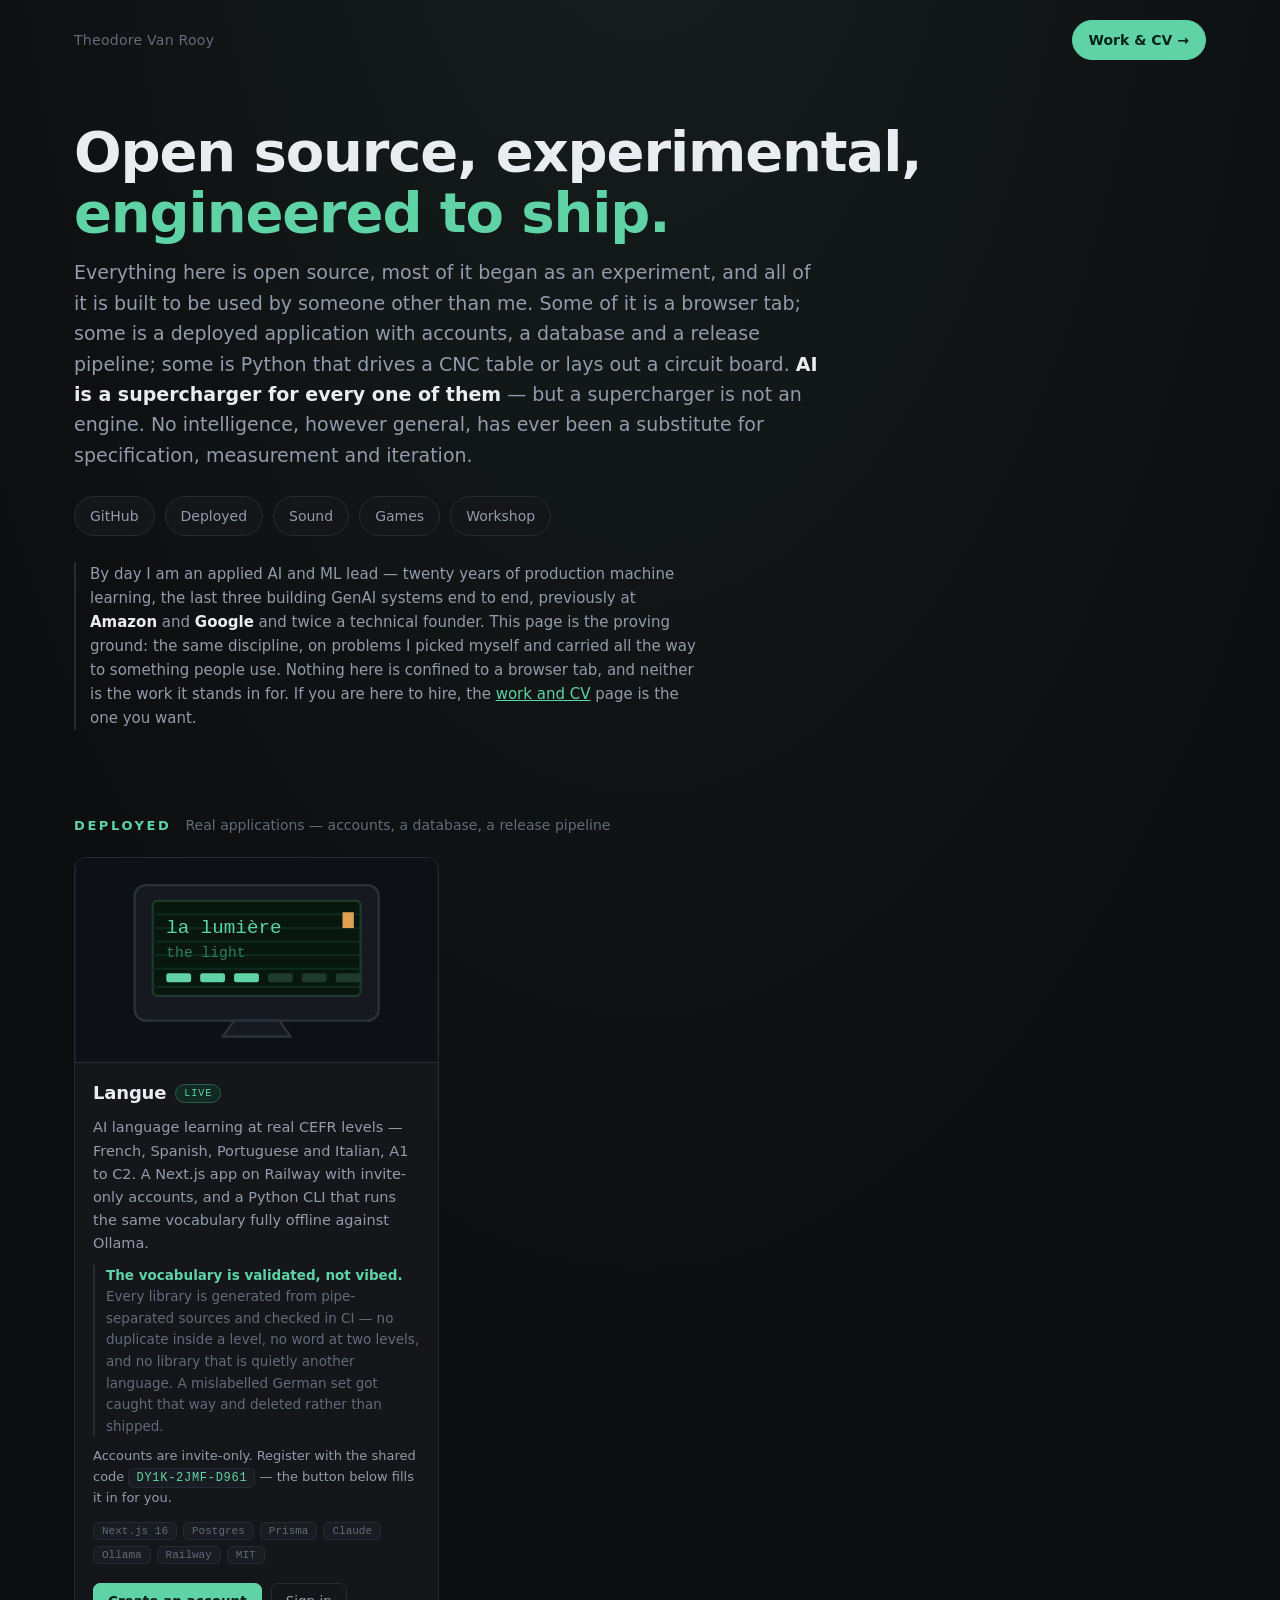
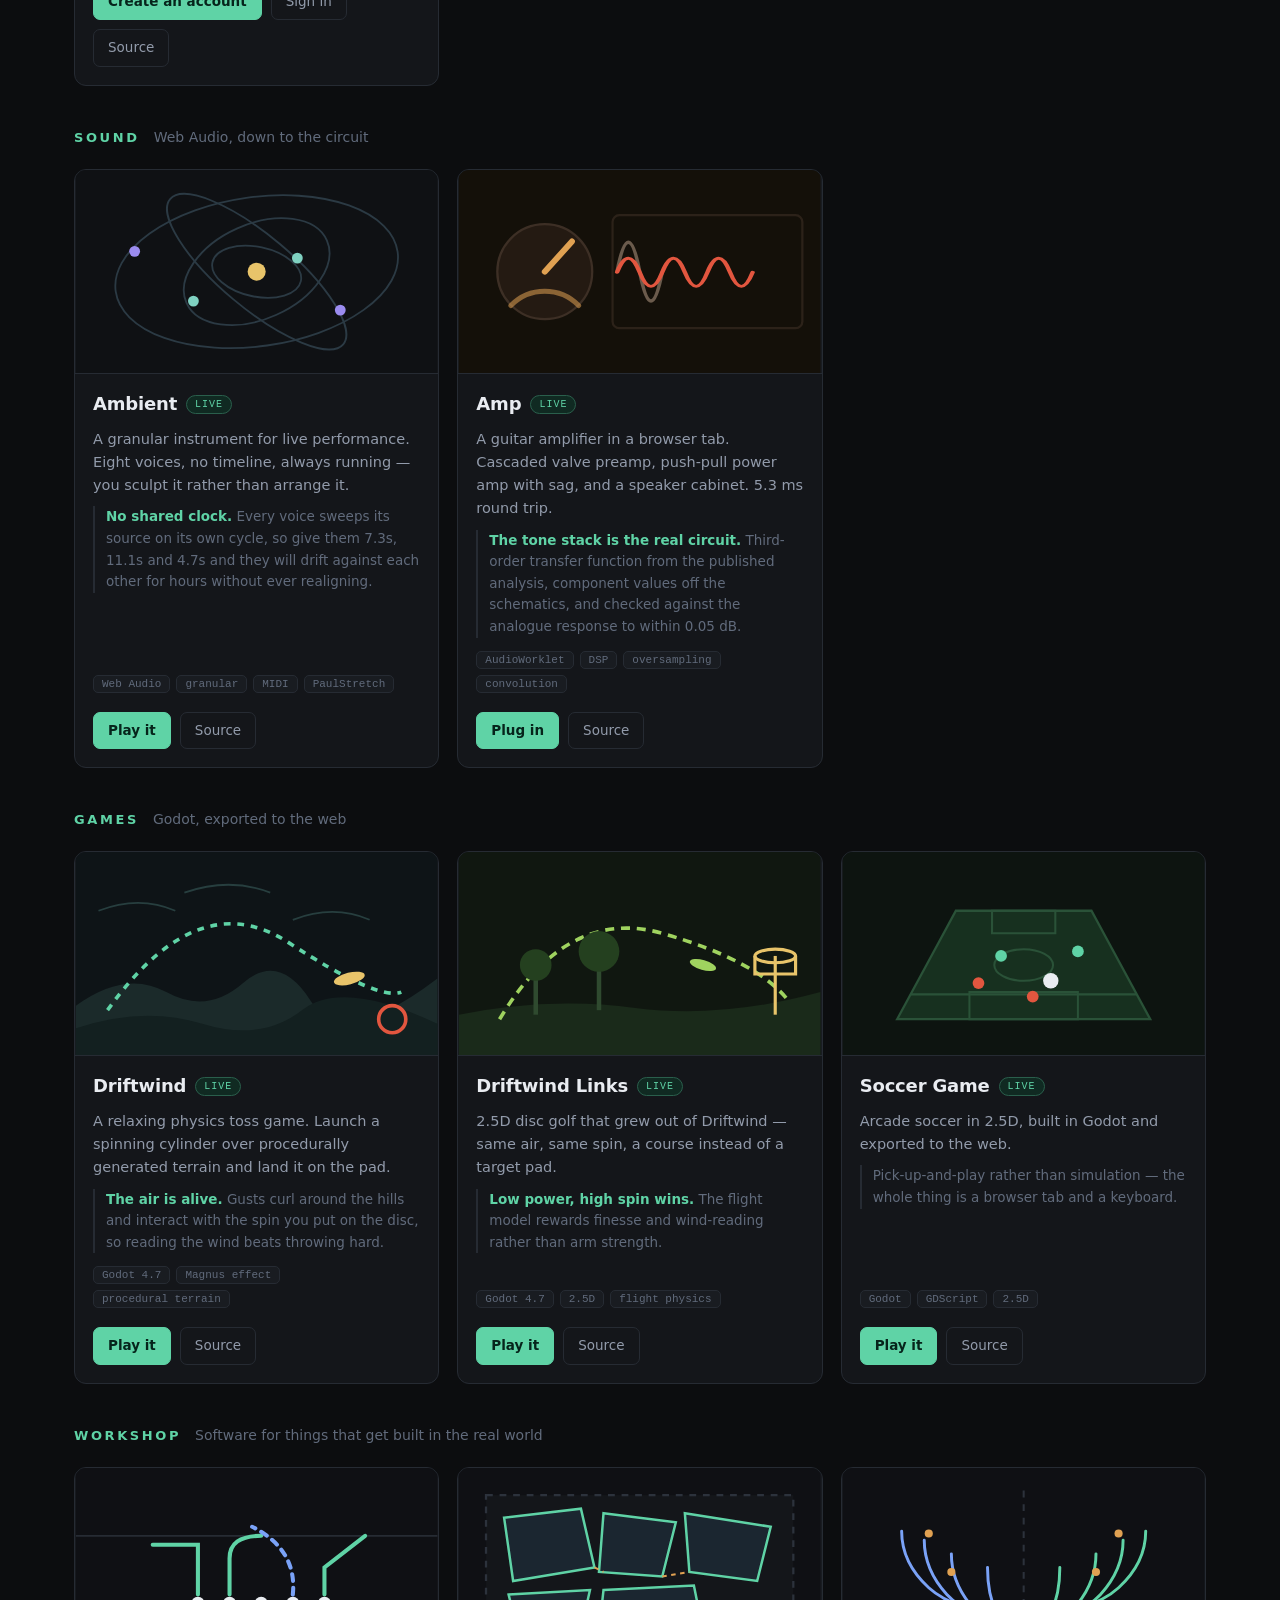
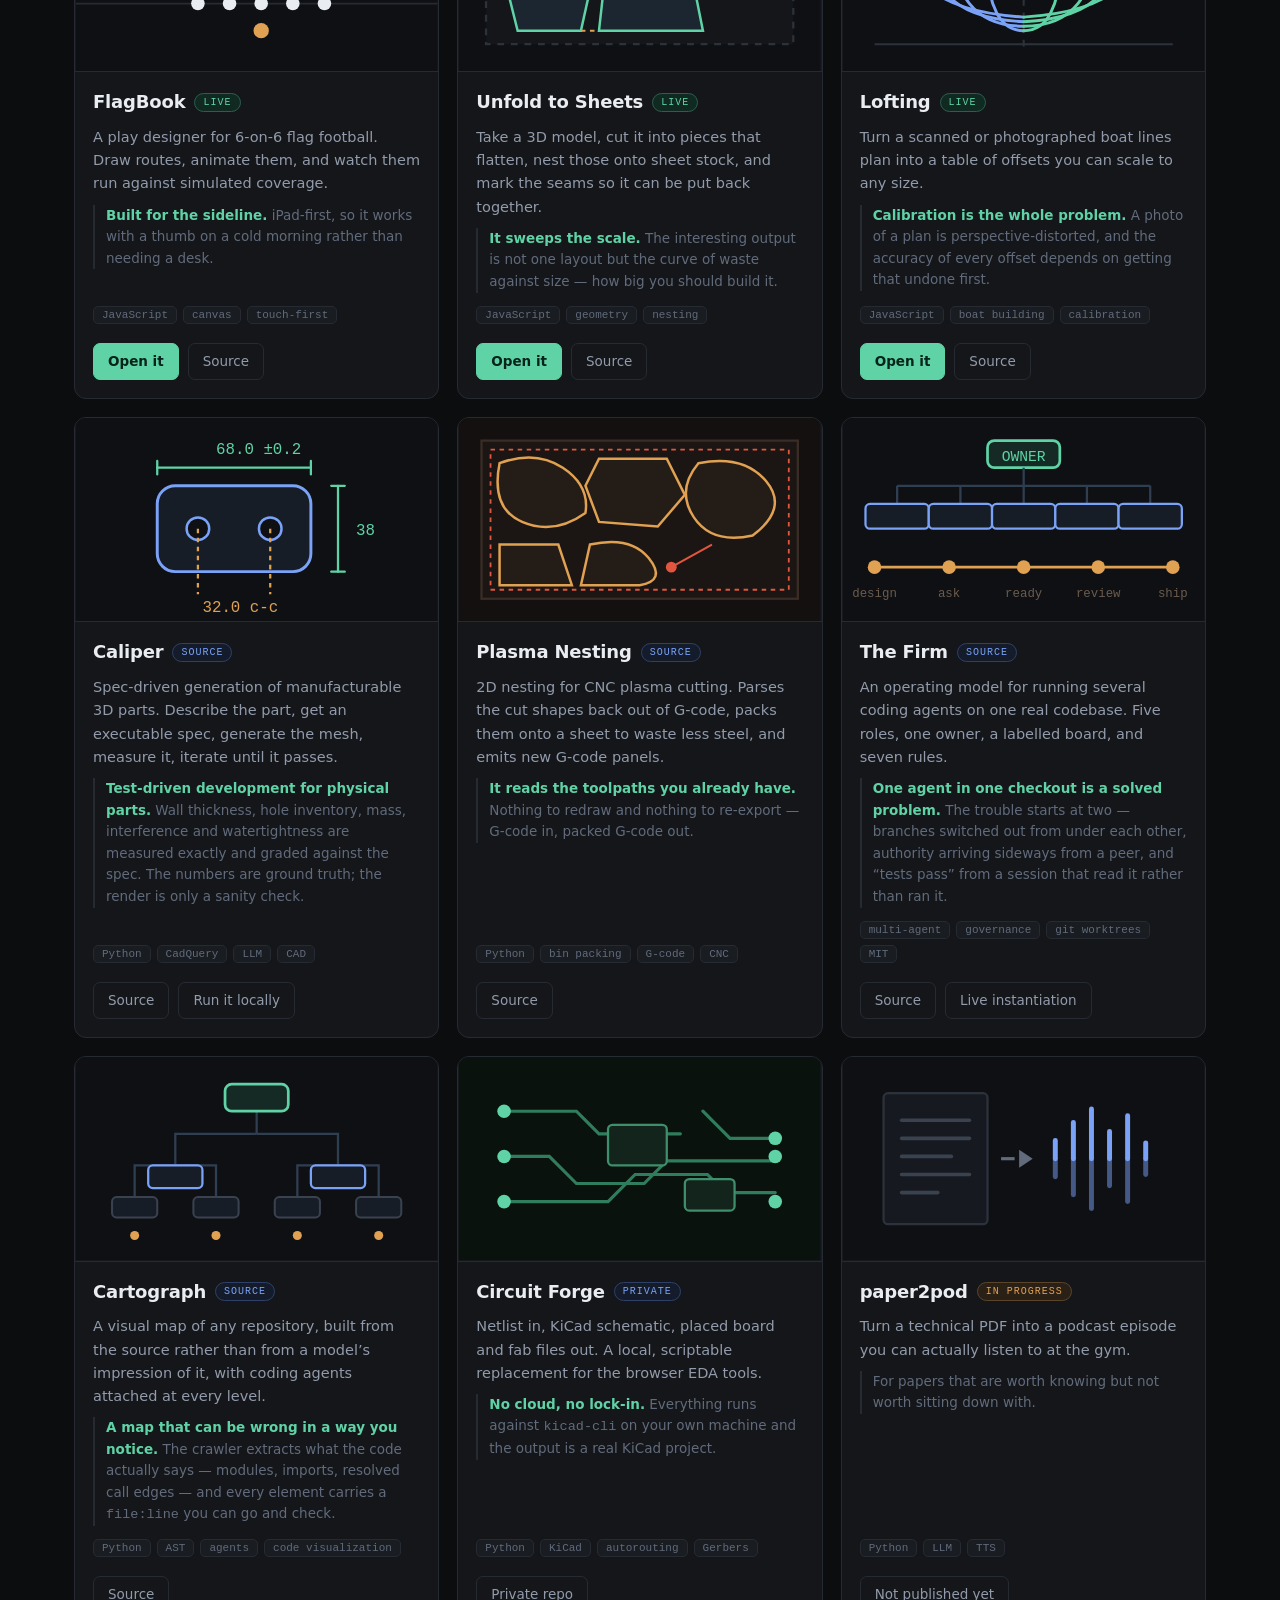
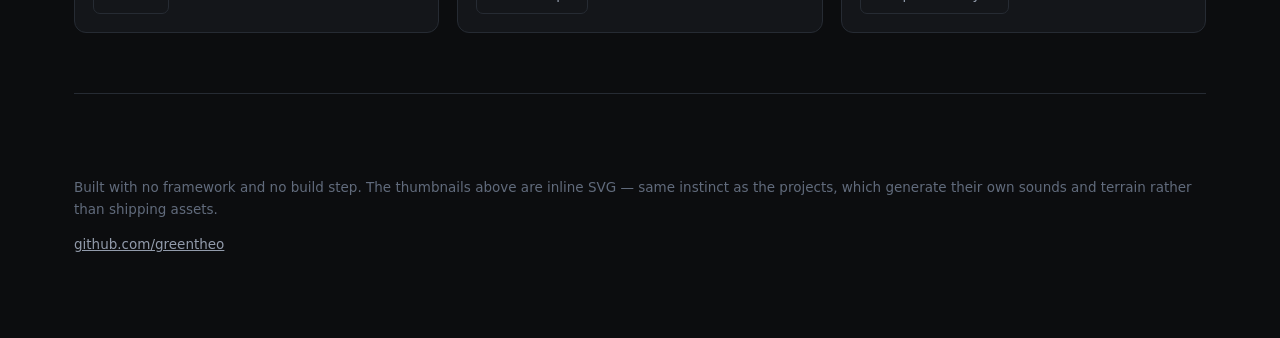
==== index.html @ e217f911 "Reframe the landing page and add Langue The headline and lede said "hobby", which undersold work mea" ====
<!DOCTYPE html>
<html lang="en">
<head>
<meta charset="utf-8">
<meta name="viewport" content="width=device-width, initial-scale=1">
<meta name="theme-color" content="#0c0d0f">
<title>Theo Van Rooy — open source, experimental, engineered to ship</title>
<meta name="description" content="Open source products carried all the way to something people use: deployed applications, browser instruments and games, and engineering software for CNC, CAD and PCB work.">
<link rel="stylesheet" href="css/style.css?v=2">
<link rel="icon" href="data:image/svg+xml,<svg xmlns='http://www.w3.org/2000/svg' viewBox='0 0 32 32'><circle cx='16' cy='16' r='11' fill='none' stroke='%235fd3a6' stroke-width='3'/></svg>">
</head>
<body>

<div class="wrap">

<nav class="topbar">
  <span class="whoami">Theodore Van Rooy</span>
  <a class="cv" href="work/">Work &amp; CV &rarr;</a>
</nav>

<header>
  <h1>Open source, experimental,<br><span>engineered to ship.</span></h1>
  <p class="lede">Everything here is open source, most of it began as an experiment, and all of it
    is built to be used by someone other than me. Some of it is a browser tab; some is a deployed
    application with accounts, a database and a release pipeline; some is Python that drives a CNC
    table or lays out a circuit board. <b>AI is a supercharger for every one of them</b> — but a
    supercharger is not an engine. No intelligence, however general, has ever been a substitute for
    specification, measurement and iteration.</p>
  <div class="links">
    <a href="https://github.com/greentheo">GitHub</a>
    <a href="#deployed">Deployed</a>
    <a href="#sound">Sound</a>
    <a href="#play">Games</a>
    <a href="#workshop">Workshop</a>
  </div>

  <p class="bio">By day I am an applied AI and ML lead &mdash; twenty years of production machine
    learning, the last three building GenAI systems end to end, previously at
    <b>Amazon</b> and <b>Google</b> and twice a technical founder. This page is the proving ground:
    the same discipline, on problems I picked myself and carried all the way to something people
    use. Nothing here is confined to a browser tab, and neither is the work it stands in for.
    If you are here to hire, the <a href="work/">work and CV</a> page is the one you want.</p>
</header>

<section id="deployed">
  <div class="shead"><h2>Deployed</h2><p>Real applications &mdash; accounts, a database, a release pipeline</p></div>
  <div class="grid">

    <article class="card">
      <svg class="thumb" viewBox="0 0 160 90" role="img" aria-label="A retro terminal drilling vocabulary">
        <rect width="160" height="90" fill="#0d1014"/>
        <rect x="26" y="12" width="108" height="60" rx="5" fill="#161a20" stroke="#2c323c"/>
        <path d="M70 72 h20 l5 7 h-30Z" fill="#161a20" stroke="#2c323c"/>
        <rect x="34" y="19" width="92" height="42" rx="2" fill="#07170f" stroke="#1d3a2c"/>
        <g stroke="#0e2a1e" stroke-width="1">
          <path d="M34 25 H126"/><path d="M34 31 H126"/><path d="M34 37 H126"/>
          <path d="M34 43 H126"/><path d="M34 49 H126"/><path d="M34 57 H126"/>
        </g>
        <text x="40" y="33" fill="#5fd3a6" font-family="ui-monospace,monospace" font-size="8.5">la lumière</text>
        <text x="40" y="44" fill="#2f7d5c" font-family="ui-monospace,monospace" font-size="6.5">the light</text>
        <g fill="#5fd3a6">
          <rect x="40" y="51" width="11" height="4" rx="1"/>
          <rect x="55" y="51" width="11" height="4" rx="1"/>
          <rect x="70" y="51" width="11" height="4" rx="1"/>
        </g>
        <g fill="#1d3a2c">
          <rect x="85" y="51" width="11" height="4" rx="1"/>
          <rect x="100" y="51" width="11" height="4" rx="1"/>
          <rect x="115" y="51" width="11" height="4" rx="1"/>
        </g>
        <rect x="118" y="24" width="5" height="7" fill="#e0a152"/>
      </svg>
      <div class="body">
        <div class="title"><h3>Langue</h3><span class="pill live">live</span></div>
        <p class="what">AI language learning at real CEFR levels &mdash; French, Spanish, Portuguese
          and Italian, A1 to C2. A Next.js app on Railway with invite-only accounts, and a Python CLI
          that runs the same vocabulary fully offline against Ollama.</p>
        <p class="why"><b>The vocabulary is validated, not vibed.</b> Every library is generated from
          pipe-separated sources and checked in CI &mdash; no duplicate inside a level, no word at two
          levels, and no library that is quietly another language. A mislabelled German set got caught
          that way and deleted rather than shipped.</p>
        <p class="invite">Accounts are invite-only. Register with the shared code
          <code>DY1K-2JMF-D961</code> &mdash; the button below fills it in for you.</p>
        <div class="tags"><span class="tag">Next.js 16</span><span class="tag">Postgres</span>
          <span class="tag">Prisma</span><span class="tag">Claude</span><span class="tag">Ollama</span>
          <span class="tag">Railway</span><span class="tag">MIT</span></div>
        <div class="cta">
          <a class="play" href="https://web-production-c2ade.up.railway.app/register?code=DY1K-2JMF-D961">Create an account</a>
          <a href="https://web-production-c2ade.up.railway.app/learn">Sign in</a>
          <a href="https://github.com/greentheo/langue">Source</a>
        </div>
      </div>
    </article>

  </div>
</section>

<section id="sound">
  <div class="shead"><h2>Sound</h2><p>Web Audio, down to the circuit</p></div>
  <div class="grid">

    <article class="card">
      <svg class="thumb" viewBox="0 0 160 90" role="img" aria-label="Orbiting voices">
        <rect width="160" height="90" fill="#0f1114"/>
        <g fill="none" stroke="#2b3a44" stroke-width=".8">
          <ellipse cx="80" cy="45" rx="20" ry="11" transform="rotate(12 80 45)"/>
          <ellipse cx="80" cy="45" rx="34" ry="21" transform="rotate(-24 80 45)"/>
          <ellipse cx="80" cy="45" rx="50" ry="16" transform="rotate(40 80 45)"/>
          <ellipse cx="80" cy="45" rx="63" ry="33" transform="rotate(-8 80 45)"/>
        </g>
        <circle cx="80" cy="45" r="4" fill="#e8c46a"/>
        <circle cx="98" cy="39" r="2.4" fill="#7fd1c1"/>
        <circle cx="52" cy="58" r="2.4" fill="#7fd1c1"/>
        <circle cx="117" cy="62" r="2.4" fill="#9b8cf0"/>
        <circle cx="26" cy="36" r="2.4" fill="#9b8cf0"/>
      </svg>
      <div class="body">
        <div class="title"><h3>Ambient</h3><span class="pill live">live</span></div>
        <p class="what">A granular instrument for live performance. Eight voices, no timeline,
          always running — you sculpt it rather than arrange it.</p>
        <p class="why"><b>No shared clock.</b> Every voice sweeps its source on its own cycle,
          so give them 7.3s, 11.1s and 4.7s and they will drift against each other for hours
          without ever realigning.</p>
        <div class="tags"><span class="tag">Web Audio</span><span class="tag">granular</span>
          <span class="tag">MIDI</span><span class="tag">PaulStretch</span></div>
        <div class="cta">
          <a class="play" href="https://greentheo.github.io/ambient/">Play it</a>
          <a href="https://github.com/greentheo/ambient">Source</a>
        </div>
      </div>
    </article>

    <article class="card">
      <svg class="thumb" viewBox="0 0 160 90" role="img" aria-label="Amp knob and clipped wave">
        <rect width="160" height="90" fill="#141009"/>
        <circle cx="38" cy="45" r="21" fill="#241a12" stroke="#3d2f25"/>
        <path d="M38 45 L38 27" stroke="#e0a152" stroke-width="2.6" stroke-linecap="round"
          transform="rotate(42 38 45)"/>
        <path d="M23 60 A21 21 0 0 1 53 60" fill="none" stroke="#e0a152" stroke-width="2.2"
          stroke-linecap="round" opacity=".55"/>
        <path d="M70 45 q5-26 10 0 t10 0" fill="none" stroke="#6b5b4c" stroke-width="1.6"/>
        <path d="M70 45 q5-20 10 0 t10 0 t10 0 t10 0 t10 0 t10 0"
          fill="none" stroke="#e2563f" stroke-width="2" stroke-linecap="round"
          transform="translate(0 0) scale(1 .62) translate(0 28)"/>
        <rect x="68" y="20" width="84" height="50" fill="none" stroke="#2c2219" rx="3"/>
      </svg>
      <div class="body">
        <div class="title"><h3>Amp</h3><span class="pill live">live</span></div>
        <p class="what">A guitar amplifier in a browser tab. Cascaded valve preamp, push-pull
          power amp with sag, and a speaker cabinet. 5.3&nbsp;ms round trip.</p>
        <p class="why"><b>The tone stack is the real circuit.</b> Third-order transfer function
          from the published analysis, component values off the schematics, and checked against
          the analogue response to within 0.05&nbsp;dB.</p>
        <div class="tags"><span class="tag">AudioWorklet</span><span class="tag">DSP</span>
          <span class="tag">oversampling</span><span class="tag">convolution</span></div>
        <div class="cta">
          <a class="play" href="https://greentheo.github.io/amp/">Plug in</a>
          <a href="https://github.com/greentheo/amp">Source</a>
        </div>
      </div>
    </article>

  </div>
</section>

<section id="play">
  <div class="shead"><h2>Games</h2><p>Godot, exported to the web</p></div>
  <div class="grid">

    <article class="card">
      <svg class="thumb" viewBox="0 0 160 90" role="img" aria-label="Disc arcing over hills in wind">
        <rect width="160" height="90" fill="#0e1417"/>
        <path d="M0 68 q22-16 40-6 t34-4 t30 8 t56-10 V90 H0Z" fill="#1b2a2a"/>
        <path d="M0 78 q30-10 56-2 t44-6 t60 6 V90 H0Z" fill="#132020"/>
        <g stroke="#2e4a4a" stroke-width=".8" fill="none" opacity=".8">
          <path d="M10 26 q18-7 34 0"/><path d="M48 18 q20-7 38 0"/><path d="M96 30 q18-7 34 0"/>
        </g>
        <path d="M14 70 q40-56 80-30 t50 22" fill="none" stroke="#5fd3a6"
          stroke-width="1.6" stroke-dasharray="3 3"/>
        <ellipse cx="121" cy="56" rx="7" ry="2.6" fill="#e8c46a" transform="rotate(-14 121 56)"/>
        <circle cx="140" cy="74" r="6" fill="none" stroke="#e2563f" stroke-width="1.6"/>
      </svg>
      <div class="body">
        <div class="title"><h3>Driftwind</h3><span class="pill live">live</span></div>
        <p class="what">A relaxing physics toss game. Launch a spinning cylinder over
          procedurally generated terrain and land it on the pad.</p>
        <p class="why"><b>The air is alive.</b> Gusts curl around the hills and interact with
          the spin you put on the disc, so reading the wind beats throwing hard.</p>
        <div class="tags"><span class="tag">Godot 4.7</span><span class="tag">Magnus effect</span>
          <span class="tag">procedural terrain</span></div>
        <div class="cta">
          <a class="play" href="https://greentheo.github.io/driftwind/">Play it</a>
          <a href="https://github.com/greentheo/driftwind">Source</a>
        </div>
      </div>
    </article>

    <article class="card">
      <svg class="thumb" viewBox="0 0 160 90" role="img" aria-label="Disc golf flight path to a basket">
        <rect width="160" height="90" fill="#101710"/>
        <path d="M0 72 q40-8 78-3 t82-7 V90 H0Z" fill="#1a2a1a"/>
        <path d="M18 74 q30-50 72-38 t56 30" fill="none" stroke="#9fd35f"
          stroke-width="1.6" stroke-dasharray="4 3"/>
        <g stroke="#2f4a2f" stroke-width="2"><path d="M34 72 V54"/><path d="M62 70 V48"/></g>
        <circle cx="34" cy="50" r="7" fill="#24401f"/><circle cx="62" cy="44" r="9" fill="#24401f"/>
        <g stroke="#e8c46a" stroke-width="1.4" fill="none">
          <path d="M140 72 V46"/><ellipse cx="140" cy="46" rx="9" ry="3"/>
          <path d="M131 46 v8 h18 v-8"/>
        </g>
        <ellipse cx="108" cy="50" rx="6" ry="2.2" fill="#9fd35f" transform="rotate(16 108 50)"/>
      </svg>
      <div class="body">
        <div class="title"><h3>Driftwind Links</h3><span class="pill live">live</span></div>
        <p class="what">2.5D disc golf that grew out of Driftwind — same air, same spin,
          a course instead of a target pad.</p>
        <p class="why"><b>Low power, high spin wins.</b> The flight model rewards finesse and
          wind-reading rather than arm strength.</p>
        <div class="tags"><span class="tag">Godot 4.7</span><span class="tag">2.5D</span>
          <span class="tag">flight physics</span></div>
        <div class="cta">
          <a class="play" href="https://greentheo.github.io/driftwind-links/">Play it</a>
          <a href="https://github.com/greentheo/driftwind-links">Source</a>
        </div>
      </div>
    </article>

    <article class="card">
      <svg class="thumb" viewBox="0 0 160 90" role="img" aria-label="Football pitch from an angle">
        <rect width="160" height="90" fill="#0d1410"/>
        <path d="M24 74 L50 26 H110 L136 74 Z" fill="#17301f" stroke="#2a5238"/>
        <path d="M30 63 H130" stroke="#2a5238" stroke-width=".9"/>
        <ellipse cx="80" cy="50" rx="13" ry="7" fill="none" stroke="#2a5238" stroke-width=".9"/>
        <path d="M66 26 H94 V36 H66 Z" fill="none" stroke="#2a5238" stroke-width=".9"/>
        <path d="M56 74 H104 V62 H56 Z" fill="none" stroke="#2a5238" stroke-width=".9"/>
        <circle cx="92" cy="57" r="3.4" fill="#e9ecf1"/>
        <g fill="#5fd3a6"><circle cx="70" cy="46" r="2.6"/><circle cx="104" cy="44" r="2.6"/></g>
        <g fill="#e2563f"><circle cx="84" cy="64" r="2.6"/><circle cx="60" cy="58" r="2.6"/></g>
      </svg>
      <div class="body">
        <div class="title"><h3>Soccer Game</h3><span class="pill live">live</span></div>
        <p class="what">Arcade soccer in 2.5D, built in Godot and exported to the web.</p>
        <p class="why">Pick-up-and-play rather than simulation &mdash; the whole thing is a
          browser tab and a keyboard.</p>
        <div class="tags"><span class="tag">Godot</span><span class="tag">GDScript</span>
          <span class="tag">2.5D</span></div>
        <div class="cta">
          <a class="play" href="https://greentheo.github.io/soccer-game/">Play it</a>
          <a href="https://github.com/greentheo/soccer-game">Source</a>
        </div>
      </div>
    </article>

  </div>
</section>

<section id="workshop">
  <div class="shead"><h2>Workshop</h2><p>Software for things that get built in the real world</p></div>
  <div class="grid">

    <article class="card">
      <svg class="thumb" viewBox="0 0 160 90" role="img" aria-label="Flag football routes">
        <rect width="160" height="90" fill="#0f1014"/>
        <g stroke="#262b33" stroke-width=".8">
          <path d="M0 30 H160"/><path d="M0 60 H160"/>
        </g>
        <g fill="#e9ecf1"><circle cx="54" cy="60" r="3"/><circle cx="68" cy="60" r="3"/>
          <circle cx="82" cy="60" r="3"/><circle cx="96" cy="60" r="3"/><circle cx="110" cy="60" r="3"/></g>
        <g fill="none" stroke="#5fd3a6" stroke-width="1.8" stroke-linecap="round">
          <path d="M54 56 V34 h-20"/><path d="M68 56 V40 q0-10 14-10"/>
          <path d="M110 56 V44 l18-14"/>
        </g>
        <path d="M96 56 q2-20 -18 -30" fill="none" stroke="#7aa2f7" stroke-width="1.8"
          stroke-dasharray="3 3" stroke-linecap="round"/>
        <circle cx="82" cy="72" r="3.4" fill="#e0a152"/>
      </svg>
      <div class="body">
        <div class="title"><h3>FlagBook</h3><span class="pill live">live</span></div>
        <p class="what">A play designer for 6-on-6 flag football. Draw routes, animate them,
          and watch them run against simulated coverage.</p>
        <p class="why"><b>Built for the sideline.</b> iPad-first, so it works with a thumb
          on a cold morning rather than needing a desk.</p>
        <div class="tags"><span class="tag">JavaScript</span><span class="tag">canvas</span>
          <span class="tag">touch-first</span></div>
        <div class="cta">
          <a class="play" href="https://greentheo.github.io/flagbook/">Open it</a>
          <a href="https://github.com/greentheo/flagbook">Source</a>
        </div>
      </div>
    </article>

    <article class="card">
      <svg class="thumb" viewBox="0 0 160 90" role="img" aria-label="Flattened pieces nested on a sheet">
        <rect width="160" height="90" fill="#0f1014"/>
        <rect x="12" y="12" width="136" height="66" fill="#14161a" stroke="#2c323c"
          stroke-dasharray="3 3"/>
        <g fill="#1b2630" stroke="#5fd3a6" stroke-width="1.1">
          <path d="M20 22 L54 18 L60 44 L24 50 Z"/>
          <path d="M64 20 L96 24 L90 48 L62 46 Z"/>
          <path d="M100 20 L138 26 L132 50 L102 46 Z"/>
          <path d="M22 56 L58 54 L54 72 L26 72 Z"/>
          <path d="M64 54 L104 52 L108 72 L62 72 Z"/>
        </g>
        <g stroke="#e0a152" stroke-width=".9" stroke-dasharray="2 2">
          <path d="M60 44 L64 46"/><path d="M90 48 L102 46"/><path d="M54 72 L62 72"/>
        </g>
      </svg>
      <div class="body">
        <div class="title"><h3>Unfold to Sheets</h3><span class="pill live">live</span></div>
        <p class="what">Take a 3D model, cut it into pieces that flatten, nest those onto
          sheet stock, and mark the seams so it can be put back together.</p>
        <p class="why"><b>It sweeps the scale.</b> The interesting output is not one layout
          but the curve of waste against size &mdash; how big you should build it.</p>
        <div class="tags"><span class="tag">JavaScript</span><span class="tag">geometry</span>
          <span class="tag">nesting</span></div>
        <div class="cta">
          <a class="play" href="https://greentheo.github.io/unfold-to-sheets/">Open it</a>
          <a href="https://github.com/greentheo/unfold-to-sheets">Source</a>
        </div>
      </div>
    </article>

    <article class="card">
      <svg class="thumb" viewBox="0 0 160 90" role="img" aria-label="Hull station curves">
        <rect width="160" height="90" fill="#0f1014"/>
        <path d="M80 10 V80" stroke="#2c323c" stroke-width=".9" stroke-dasharray="3 3"/>
        <path d="M14 78 H146" stroke="#2c323c" stroke-width=".9"/>
        <g fill="none" stroke="#7aa2f7" stroke-width="1.3" stroke-linecap="round">
          <path d="M80 72 q-8 0 -12 -8 t-4 -20"/><path d="M80 70 q-16 0 -24 -10 t-8 -22"/>
          <path d="M80 68 q-24 -1 -34 -12 t-10 -24"/><path d="M80 66 q-30 -2 -42 -13 t-12 -25"/>
        </g>
        <g fill="none" stroke="#5fd3a6" stroke-width="1.3" stroke-linecap="round">
          <path d="M80 72 q8 0 12 -8 t4 -20"/><path d="M80 70 q16 0 24 -10 t8 -22"/>
          <path d="M80 68 q24 -1 34 -12 t10 -24"/><path d="M80 66 q30 -2 42 -13 t12 -25"/>
        </g>
        <g fill="#e0a152"><circle cx="48" cy="46" r="1.8"/><circle cx="112" cy="46" r="1.8"/>
          <circle cx="38" cy="29" r="1.8"/><circle cx="122" cy="29" r="1.8"/></g>
      </svg>
      <div class="body">
        <div class="title"><h3>Lofting</h3><span class="pill live">live</span></div>
        <p class="what">Turn a scanned or photographed boat lines plan into a table of
          offsets you can scale to any size.</p>
        <p class="why"><b>Calibration is the whole problem.</b> A photo of a plan is
          perspective-distorted, and the accuracy of every offset depends on getting that
          undone first.</p>
        <div class="tags"><span class="tag">JavaScript</span><span class="tag">boat building</span>
          <span class="tag">calibration</span></div>
        <div class="cta">
          <a class="play" href="https://greentheo.github.io/lofting/">Open it</a>
          <a href="https://github.com/greentheo/lofting">Source</a>
        </div>
      </div>
    </article>

    <article class="card">
      <svg class="thumb" viewBox="0 0 160 90" role="img" aria-label="A part being measured against a spec">
        <rect width="160" height="90" fill="#0f1014"/>
        <path d="M44 30 h52 a8 8 0 0 1 8 8 v22 a8 8 0 0 1 -8 8 h-52 a8 8 0 0 1 -8 -8 v-22 a8 8 0 0 1 8 -8Z"
          fill="#171d26" stroke="#7aa2f7" stroke-width="1.3"/>
        <circle cx="54" cy="49" r="5" fill="#0f1014" stroke="#7aa2f7" stroke-width="1.1"/>
        <circle cx="86" cy="49" r="5" fill="#0f1014" stroke="#7aa2f7" stroke-width="1.1"/>
        <g stroke="#5fd3a6" stroke-width="1" stroke-linecap="round">
          <path d="M36 22 H104"/><path d="M36 19 V25"/><path d="M104 19 V25"/>
          <path d="M116 30 V68"/><path d="M113 30 H119"/><path d="M113 68 H119"/>
        </g>
        <g fill="#5fd3a6" font-family="ui-monospace,monospace" font-size="7">
          <text x="62" y="16">68.0 ±0.2</text><text x="124" y="52">38</text>
        </g>
        <g stroke="#e0a152" stroke-width="1" stroke-dasharray="2 2">
          <path d="M54 49 V78"/><path d="M86 49 V78"/>
        </g>
        <text x="56" y="86" fill="#e0a152" font-family="ui-monospace,monospace" font-size="7">32.0 c-c</text>
      </svg>
      <div class="body">
        <div class="title"><h3>Caliper</h3><span class="pill src">source</span></div>
        <p class="what">Spec-driven generation of manufacturable 3D parts. Describe the part,
          get an executable spec, generate the mesh, measure it, iterate until it passes.</p>
        <p class="why"><b>Test-driven development for physical parts.</b> Wall thickness, hole
          inventory, mass, interference and watertightness are measured exactly and graded
          against the spec. The numbers are ground truth; the render is only a sanity check.</p>
        <div class="tags"><span class="tag">Python</span><span class="tag">CadQuery</span>
          <span class="tag">LLM</span><span class="tag">CAD</span></div>
        <div class="cta"><a href="https://github.com/greentheo/caliper">Source</a>
          <a href="https://github.com/greentheo/caliper#-run-it-the-two-commands-that-matter">Run it locally</a></div>
      </div>
    </article>

    <article class="card">
      <svg class="thumb" viewBox="0 0 160 90" role="img" aria-label="Irregular parts packed onto a steel sheet">
        <rect width="160" height="90" fill="#13100f"/>
        <rect x="10" y="10" width="140" height="70" fill="#1b1613" stroke="#3a2d26"/>
        <g fill="#241c17" stroke="#e0a152" stroke-width="1.1">
          <path d="M18 20 q16-6 28 2 t10 20 q-14 10 -28 4 t-10 -26Z"/>
          <path d="M62 18 h30 l8 16 -12 14 -26 -2 -6 -16Z"/>
          <path d="M106 20 q20-4 30 8 t-6 24 q-18 4 -26 -8 t2 -24Z"/>
          <path d="M18 56 h26 l6 18 h-32Z"/>
          <path d="M58 56 q18-4 26 6 t-4 12 h-26Z"/>
        </g>
        <g fill="none" stroke="#e2563f" stroke-width=".8" stroke-dasharray="2 2">
          <path d="M14 14 h132 v62 h-132Z"/>
        </g>
        <circle cx="94" cy="66" r="2.4" fill="#e2563f"/>
        <path d="M94 66 l18-10" stroke="#e2563f" stroke-width=".9"/>
      </svg>
      <div class="body">
        <div class="title"><h3>Plasma Nesting</h3><span class="pill src">source</span></div>
        <p class="what">2D nesting for CNC plasma cutting. Parses the cut shapes back out of
          G-code, packs them onto a sheet to waste less steel, and emits new G-code panels.</p>
        <p class="why"><b>It reads the toolpaths you already have.</b> Nothing to redraw and
          nothing to re-export — G-code in, packed G-code out.</p>
        <div class="tags"><span class="tag">Python</span><span class="tag">bin packing</span>
          <span class="tag">G-code</span><span class="tag">CNC</span></div>
        <div class="cta"><a href="https://github.com/greentheo/cnc-plasma-nesting">Source</a></div>
      </div>
    </article>

    <article class="card">
      <svg class="thumb" viewBox="0 0 160 90" role="img" aria-label="Five roles and a work pipeline">
        <rect width="160" height="90" fill="#0f1014"/>
        <rect x="64" y="10" width="32" height="12" rx="3" fill="#152a24" stroke="#5fd3a6" stroke-width="1.2"/>
        <text x="80" y="19" fill="#5fd3a6" font-family="ui-monospace,monospace" font-size="6.5"
          text-anchor="middle">OWNER</text>
        <g fill="none" stroke="#2f3f52" stroke-width="1">
          <path d="M80 22 V30"/><path d="M24 30 H136"/>
          <path d="M24 30 V38"/><path d="M52 30 V38"/><path d="M80 30 V38"/>
          <path d="M108 30 V38"/><path d="M136 30 V38"/>
        </g>
        <g fill="#171d26" stroke="#7aa2f7" stroke-width="1">
          <rect x="10" y="38" width="28" height="11" rx="2"/><rect x="38" y="38" width="28" height="11" rx="2"/>
          <rect x="66" y="38" width="28" height="11" rx="2"/><rect x="94" y="38" width="28" height="11" rx="2"/>
          <rect x="122" y="38" width="28" height="11" rx="2"/>
        </g>
        <g stroke="#e0a152" stroke-width="1.3" fill="none">
          <path d="M14 66 H146"/>
        </g>
        <g fill="#e0a152"><circle cx="14" cy="66" r="3"/><circle cx="47" cy="66" r="3"/>
          <circle cx="80" cy="66" r="3"/><circle cx="113" cy="66" r="3"/><circle cx="146" cy="66" r="3"/></g>
        <g fill="#6b5b4c" font-family="ui-monospace,monospace" font-size="5.5" text-anchor="middle">
          <text x="14" y="79">design</text><text x="47" y="79">ask</text><text x="80" y="79">ready</text>
          <text x="113" y="79">review</text><text x="146" y="79">ship</text>
        </g>
      </svg>
      <div class="body">
        <div class="title"><h3>The Firm</h3><span class="pill src">source</span></div>
        <p class="what">An operating model for running several coding agents on one real codebase.
          Five roles, one owner, a labelled board, and seven rules.</p>
        <p class="why"><b>One agent in one checkout is a solved problem.</b> The trouble starts at
          two — branches switched out from under each other, authority arriving sideways from a
          peer, and &ldquo;tests pass&rdquo; from a session that read it rather than ran it.</p>
        <div class="tags"><span class="tag">multi-agent</span><span class="tag">governance</span>
          <span class="tag">git worktrees</span><span class="tag">MIT</span></div>
        <div class="cta">
          <a href="https://github.com/greentheo/the-firm">Source</a>
          <a href="https://github.com/greentheo/langue">Live instantiation</a>
        </div>
      </div>
    </article>

    <article class="card">
      <svg class="thumb" viewBox="0 0 160 90" role="img" aria-label="A code map with agents attached">
        <rect width="160" height="90" fill="#0f1014"/>
        <g fill="none" stroke="#2f3f52" stroke-width="1">
          <path d="M80 20 V34"/><path d="M80 34 H44 V48"/><path d="M80 34 H116 V48"/>
          <path d="M44 48 H26 V62"/><path d="M44 48 H62 V62"/>
          <path d="M116 48 H98 V62"/><path d="M116 48 H134 V62"/>
        </g>
        <rect x="66" y="12" width="28" height="12" rx="3" fill="#152a24" stroke="#5fd3a6" stroke-width="1.2"/>
        <g fill="#171d26" stroke="#7aa2f7" stroke-width="1">
          <rect x="32" y="48" width="24" height="10" rx="2"/><rect x="104" y="48" width="24" height="10" rx="2"/>
        </g>
        <g fill="#171d26" stroke="#3a4250" stroke-width=".9">
          <rect x="16" y="62" width="20" height="9" rx="2"/><rect x="52" y="62" width="20" height="9" rx="2"/>
          <rect x="88" y="62" width="20" height="9" rx="2"/><rect x="124" y="62" width="20" height="9" rx="2"/>
        </g>
        <g fill="#e0a152"><circle cx="26" cy="79" r="2"/><circle cx="62" cy="79" r="2"/>
          <circle cx="98" cy="79" r="2"/><circle cx="134" cy="79" r="2"/></g>
      </svg>
      <div class="body">
        <div class="title"><h3>Cartograph</h3><span class="pill src">source</span></div>
        <p class="what">A visual map of any repository, built from the source rather than from a
          model&rsquo;s impression of it, with coding agents attached at every level.</p>
        <p class="why"><b>A map that can be wrong in a way you notice.</b> The crawler extracts what
          the code actually says &mdash; modules, imports, resolved call edges &mdash; and every
          element carries a <code>file:line</code> you can go and check.</p>
        <div class="tags"><span class="tag">Python</span><span class="tag">AST</span>
          <span class="tag">agents</span><span class="tag">code visualization</span></div>
        <div class="cta"><a href="https://github.com/greentheo/cartograph">Source</a></div>
      </div>
    </article>

    <article class="card">
      <svg class="thumb" viewBox="0 0 160 90" role="img" aria-label="PCB traces and pads">
        <rect width="160" height="90" fill="#0a120e"/>
        <g fill="none" stroke="#2f7d5c" stroke-width="1.4" stroke-linecap="round">
          <path d="M20 24 H52 l10 10 H98"/><path d="M20 44 H40 l12 12 H82 l10 -10 H140"/>
          <path d="M20 64 H66 l12 -12 H110 l8 8 H140"/><path d="M108 24 l12 12 H140"/>
        </g>
        <g fill="#5fd3a6">
          <circle cx="20" cy="24" r="3"/><circle cx="20" cy="44" r="3"/><circle cx="20" cy="64" r="3"/>
          <circle cx="140" cy="44" r="3"/><circle cx="140" cy="64" r="3"/><circle cx="140" cy="36" r="3"/>
        </g>
        <rect x="66" y="30" width="26" height="18" fill="#12241c" stroke="#3f8f6c" rx="2"/>
        <rect x="100" y="54" width="22" height="14" fill="#12241c" stroke="#3f8f6c" rx="2"/>
      </svg>
      <div class="body">
        <div class="title"><h3>Circuit Forge</h3><span class="pill src">private</span></div>
        <p class="what">Netlist in, KiCad schematic, placed board and fab files out. A local,
          scriptable replacement for the browser EDA tools.</p>
        <p class="why"><b>No cloud, no lock-in.</b> Everything runs against <code>kicad-cli</code>
          on your own machine and the output is a real KiCad project.</p>
        <div class="tags"><span class="tag">Python</span><span class="tag">KiCad</span>
          <span class="tag">autorouting</span><span class="tag">Gerbers</span></div>
        <div class="cta"><a href="https://github.com/greentheo">Private repo</a></div>
      </div>
    </article>

    <article class="card">
      <svg class="thumb" viewBox="0 0 160 90" role="img" aria-label="A paper turning into audio">
        <rect width="160" height="90" fill="#0f1014"/>
        <rect x="18" y="16" width="46" height="58" fill="#161a20" stroke="#2c323c" rx="2"/>
        <g stroke="#3a4250" stroke-width="1.6" stroke-linecap="round">
          <path d="M26 28 H56"/><path d="M26 36 H56"/><path d="M26 44 H48"/>
          <path d="M26 52 H56"/><path d="M26 60 H42"/>
        </g>
        <path d="M70 45 h6" stroke="#616b7c" stroke-width="1.4"/>
        <path d="M78 41 l6 4 -6 4z" fill="#616b7c"/>
        <g stroke="#7aa2f7" stroke-width="2.2" stroke-linecap="round">
          <path d="M94 45 v-8"/><path d="M102 45 v-16"/><path d="M110 45 v-22"/>
          <path d="M118 45 v-12"/><path d="M126 45 v-19"/><path d="M134 45 v-7"/>
        </g>
        <g stroke="#7aa2f7" stroke-width="2.2" stroke-linecap="round" opacity=".5">
          <path d="M94 45 v8"/><path d="M102 45 v16"/><path d="M110 45 v22"/>
          <path d="M118 45 v12"/><path d="M126 45 v19"/><path d="M134 45 v7"/>
        </g>
      </svg>
      <div class="body">
        <div class="title"><h3>paper2pod</h3><span class="pill wip">in progress</span></div>
        <p class="what">Turn a technical PDF into a podcast episode you can actually listen
          to at the gym.</p>
        <p class="why">For papers that are worth knowing but not worth sitting down with.</p>
        <div class="tags"><span class="tag">Python</span><span class="tag">LLM</span>
          <span class="tag">TTS</span></div>
        <div class="cta"><a href="https://github.com/greentheo">Not published yet</a></div>
      </div>
    </article>

  </div>
</section>

<footer>
  <p>Built with no framework and no build step. The thumbnails above are inline SVG
     &mdash; same instinct as the projects, which generate their own sounds and terrain
     rather than shipping assets.</p>
  <p><a href="https://github.com/greentheo">github.com/greentheo</a></p>
</footer>

</div>
</body>
</html>
---- css/style.css ----
/* A portfolio of things that run in a browser, so the page itself had better
   load instantly and work everywhere. No fonts to fetch, no framework, no
   images — the thumbnails are inline SVG, which is also the house style of
   half the projects on this page. */
:root{
  --bg:#0c0d0f; --card:#14161a; --card-2:#191c21; --line:#262b33;
  --ink:#e9ecf1; --dim:#929bab; --faint:#616b7c;
  --accent:#5fd3a6; --accent-2:#7aa2f7; --warn:#e0a152;
  --radius:12px;
}
*{box-sizing:border-box}
html{scroll-behavior:smooth}
body{margin:0;background:var(--bg);color:var(--ink);
  font:16px/1.6 ui-sans-serif,system-ui,-apple-system,"Segoe UI",sans-serif;
  -webkit-font-smoothing:antialiased;
  background-image:radial-gradient(ellipse 90% 50% at 50% -8%, #17201f 0%, var(--bg) 70%)}
a{color:inherit}

.wrap{max-width:1180px;margin:0 auto;padding:0 24px}

/* ---------- top bar ----------
   Anyone who came here to hire rather than to play should find the CV without
   scrolling, so it sits above the headline rather than in the link row. */
.topbar{display:flex;align-items:center;justify-content:space-between;gap:16px;
  padding:20px 0 0}
.topbar .whoami{font-size:14px;letter-spacing:.02em;color:var(--faint)}
.topbar .cv{display:inline-flex;align-items:center;gap:7px;text-decoration:none;
  font-size:14px;font-weight:600;padding:8px 16px;border-radius:999px;
  color:#06241b;background:var(--accent);border:1px solid var(--accent);
  transition:.15s}
.topbar .cv:hover{filter:brightness(1.07);transform:translateY(-1px)}

/* ---------- header ---------- */
header{padding:62px 0 54px}
h1{margin:0 0 14px;font-size:clamp(34px,5.5vw,56px);line-height:1.08;letter-spacing:-.02em}
h1 span{color:var(--accent)}
.lede{margin:0;max-width:62ch;font-size:clamp(16px,2vw,19px);color:var(--dim)}
.lede b{color:var(--ink);font-weight:600}
.links{display:flex;gap:10px;flex-wrap:wrap;margin-top:26px}
.links a{display:inline-flex;align-items:center;gap:7px;text-decoration:none;
  background:var(--card);border:1px solid var(--line);color:var(--dim);
  padding:8px 15px;border-radius:999px;font-size:14px;transition:.15s}
.links a:hover{color:var(--ink);border-color:#3a434f;transform:translateY(-1px)}

/* ---------- sections ---------- */
section{padding:30px 0 10px}
.shead{display:flex;align-items:baseline;gap:14px;margin:0 0 20px;flex-wrap:wrap}
.shead h2{margin:0;font-size:13px;letter-spacing:.2em;text-transform:uppercase;color:var(--accent)}
.shead p{margin:0;color:var(--faint);font-size:14px}

/* ---------- cards ---------- */
.grid{display:grid;gap:18px;grid-template-columns:repeat(auto-fill,minmax(310px,1fr))}
.card{display:flex;flex-direction:column;background:var(--card);
  border:1px solid var(--line);border-radius:var(--radius);overflow:hidden;
  transition:.18s}
.card:hover{border-color:#3a434f;transform:translateY(-2px);
  box-shadow:0 14px 34px rgba(0,0,0,.4)}
.thumb{display:block;width:100%;aspect-ratio:16/9;background:var(--card-2);
  border-bottom:1px solid var(--line)}
.body{padding:16px 18px 18px;display:flex;flex-direction:column;flex:1;gap:9px}
.title{display:flex;align-items:center;gap:9px;flex-wrap:wrap}
.title h3{margin:0;font-size:18px;letter-spacing:-.01em}
.what{margin:0;color:var(--dim);font-size:14.5px}
.why{margin:0;color:var(--faint);font-size:13.5px;border-left:2px solid var(--line);
  padding-left:11px}
.why b{color:var(--accent);font-weight:600}
/* A deliberately public invite code — the app is invite-only, and a visitor
   who cannot get in has no way to judge the project. */
.invite{margin:0;font-size:13px;color:var(--dim)}
.invite code{font:12px ui-monospace,SFMono-Regular,monospace;color:var(--accent);
  background:var(--card-2);border:1px solid var(--line);border-radius:5px;
  padding:2px 7px;letter-spacing:.06em;white-space:nowrap}
.tags{display:flex;gap:6px;flex-wrap:wrap;margin-top:auto;padding-top:4px}
.tag{font:11px ui-monospace,SFMono-Regular,monospace;color:var(--faint);
  background:var(--card-2);border:1px solid var(--line);padding:2px 8px;border-radius:5px}
.cta{display:flex;gap:9px;flex-wrap:wrap;margin-top:10px}
.cta a{text-decoration:none;font-size:13.5px;padding:7px 14px;border-radius:7px;
  border:1px solid var(--line);color:var(--dim);transition:.15s}
.cta a:hover{color:var(--ink);border-color:#3a434f}
.cta a.play{background:var(--accent);border-color:var(--accent);color:#06241b;font-weight:600}
.cta a.play:hover{filter:brightness(1.07);color:#06241b}

.pill{font:10px ui-monospace,monospace;letter-spacing:.1em;text-transform:uppercase;
  padding:3px 8px;border-radius:999px;border:1px solid}
.pill.live{color:var(--accent);border-color:#2a5f4c;background:#102a22}
.pill.wip{color:var(--warn);border-color:#5a452a;background:#2a2016}
.pill.src{color:var(--accent-2);border-color:#2f4068;background:#141c2c}

footer{padding:70px 0 60px;color:var(--faint);font-size:13.5px;
  border-top:1px solid var(--line);margin-top:50px}
footer a{color:var(--dim)}

@media (max-width:560px){
  header{padding:38px 0 34px}
  .grid{grid-template-columns:1fr}
}

/* A short bio on the project page. The projects are the point here — anyone
   who wants the career goes to /work/. */
.bio{margin:26px 0 0;max-width:66ch;color:var(--dim);font-size:15px;
  padding-left:14px;border-left:2px solid var(--line)}
.bio b{color:var(--ink);font-weight:600}
.bio a{color:var(--accent)}
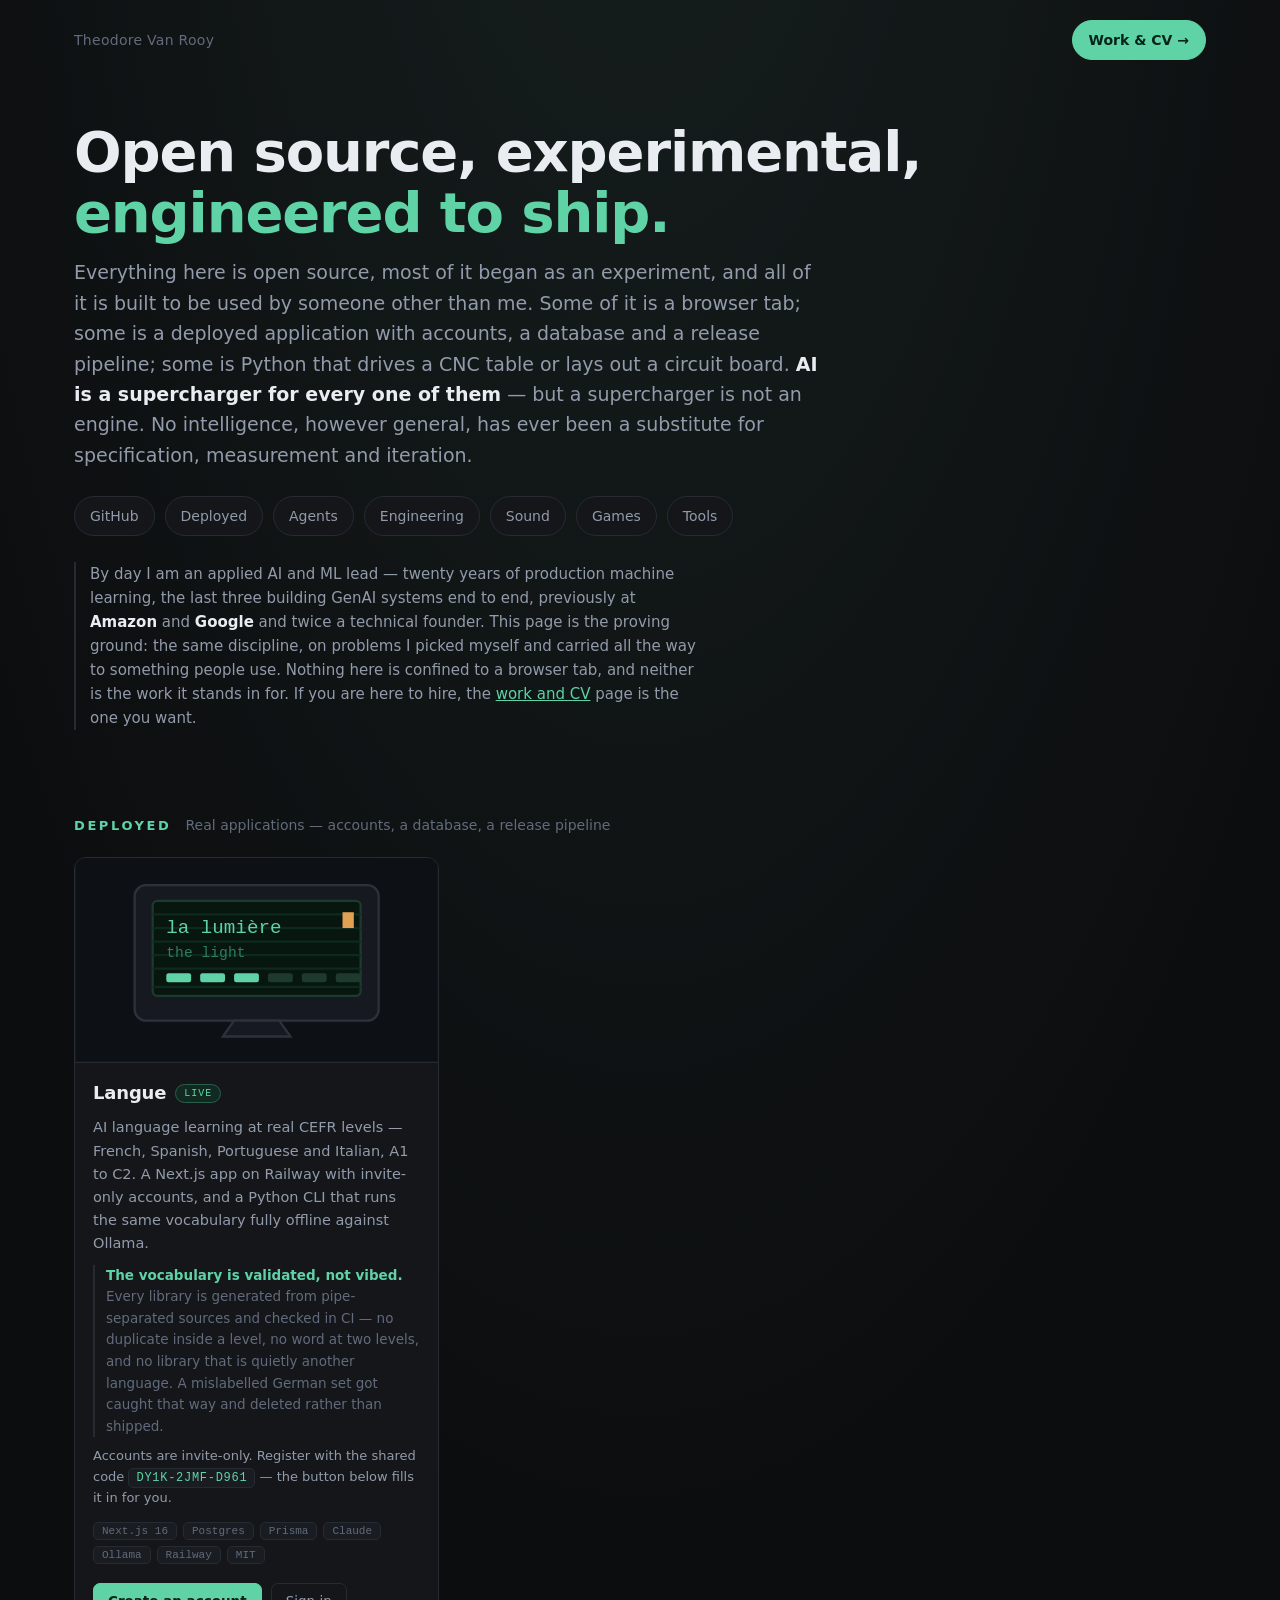
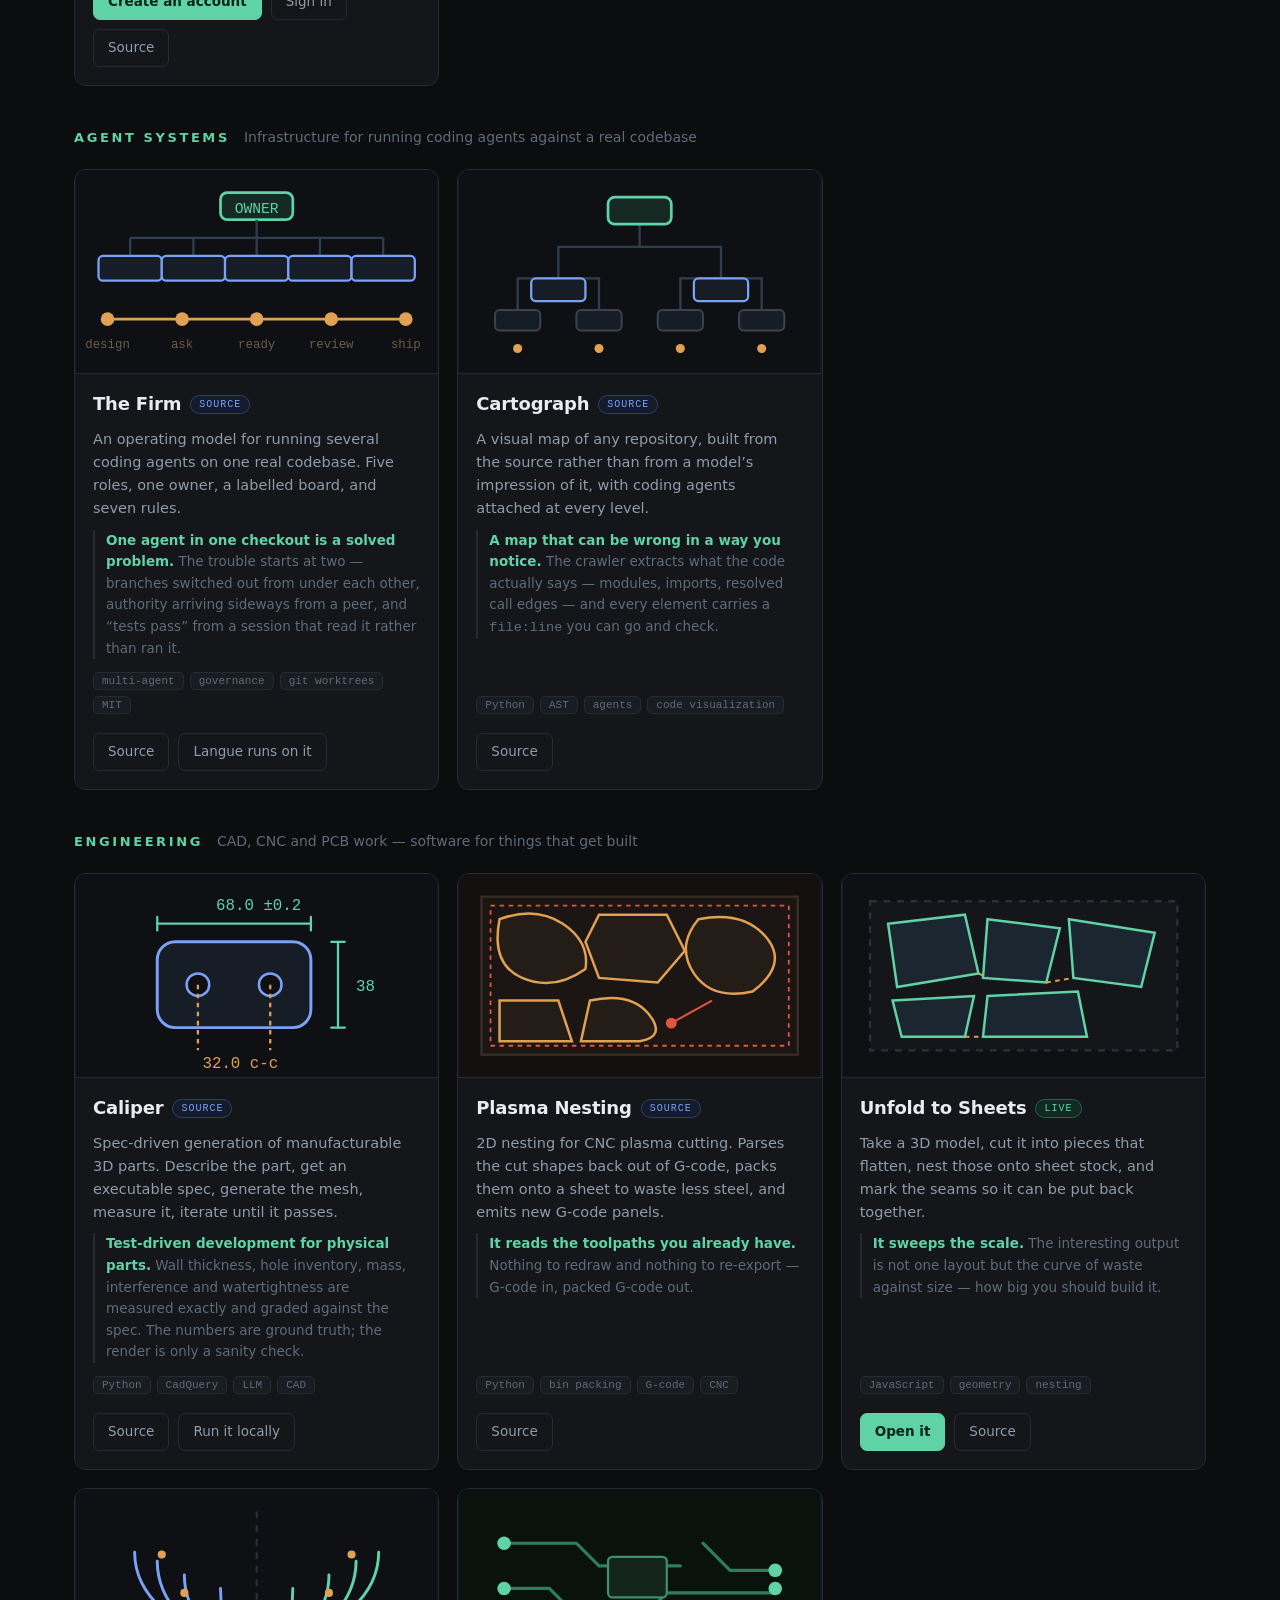
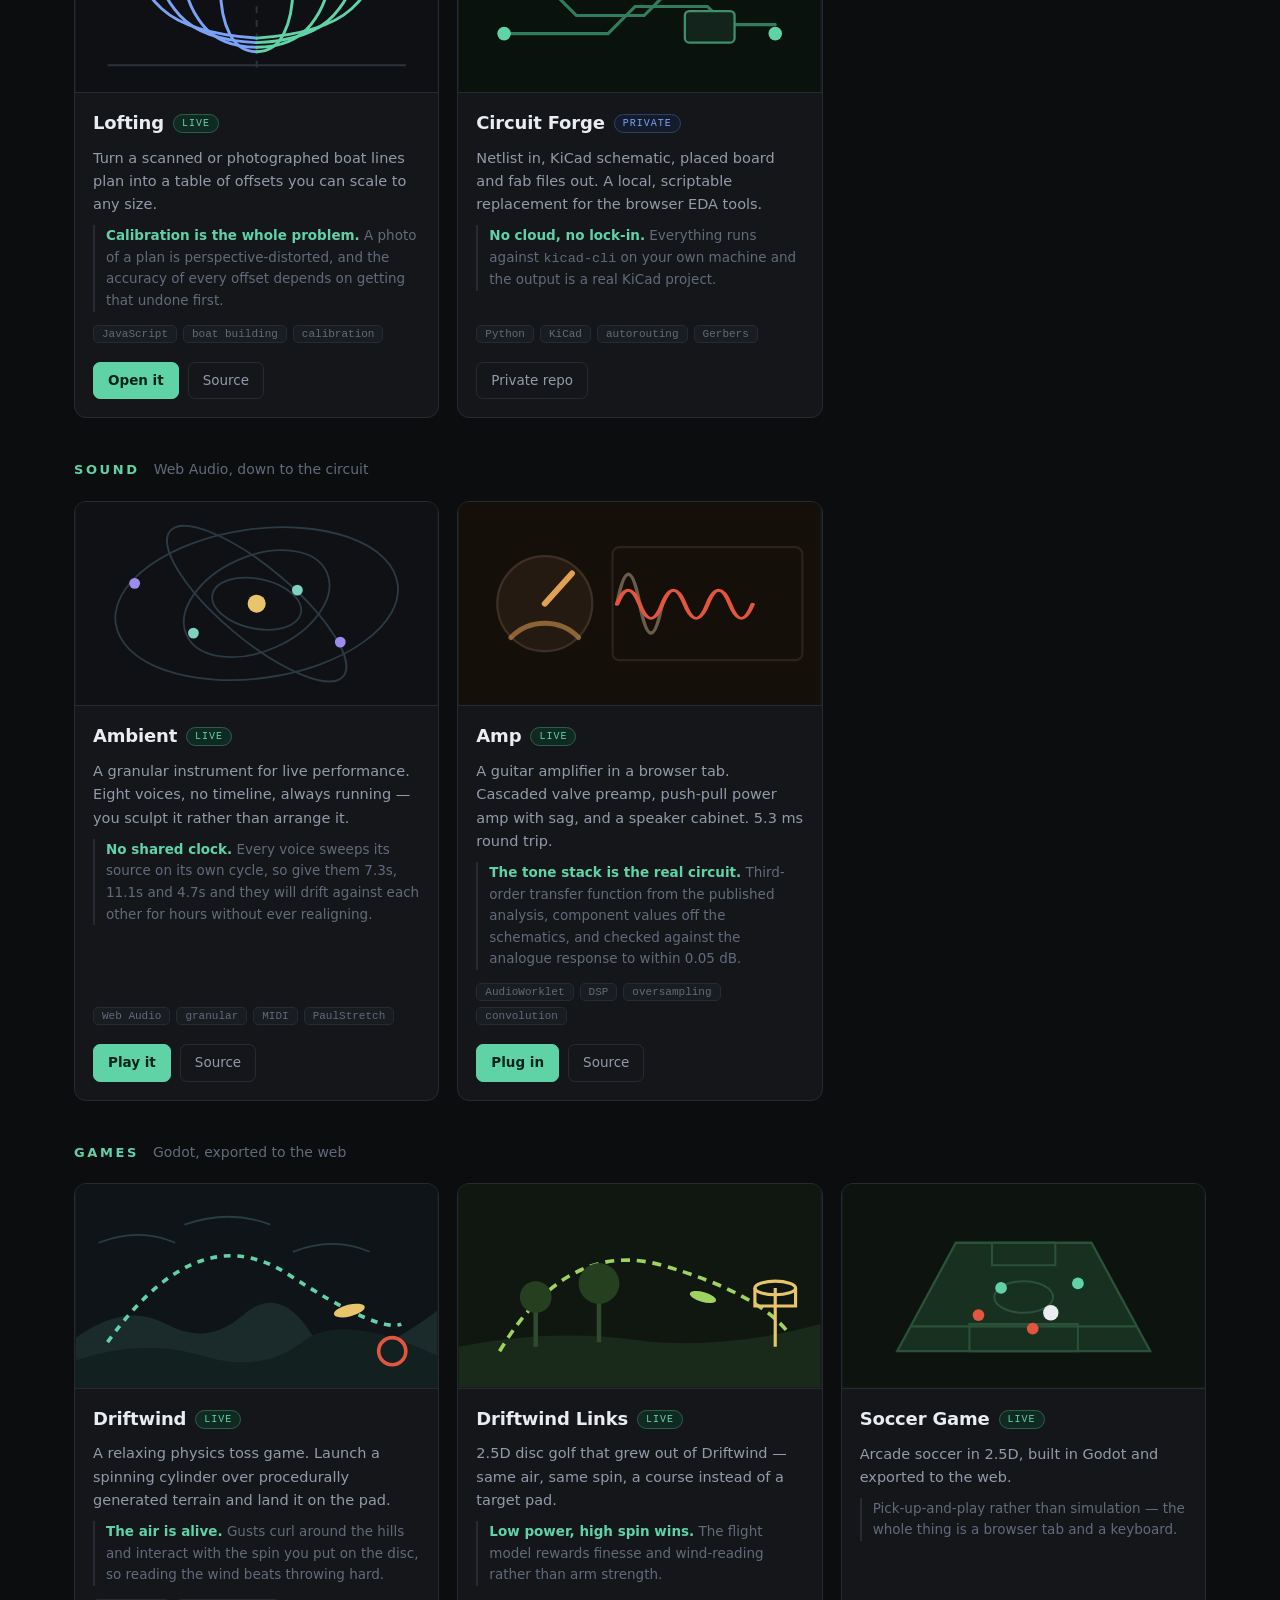
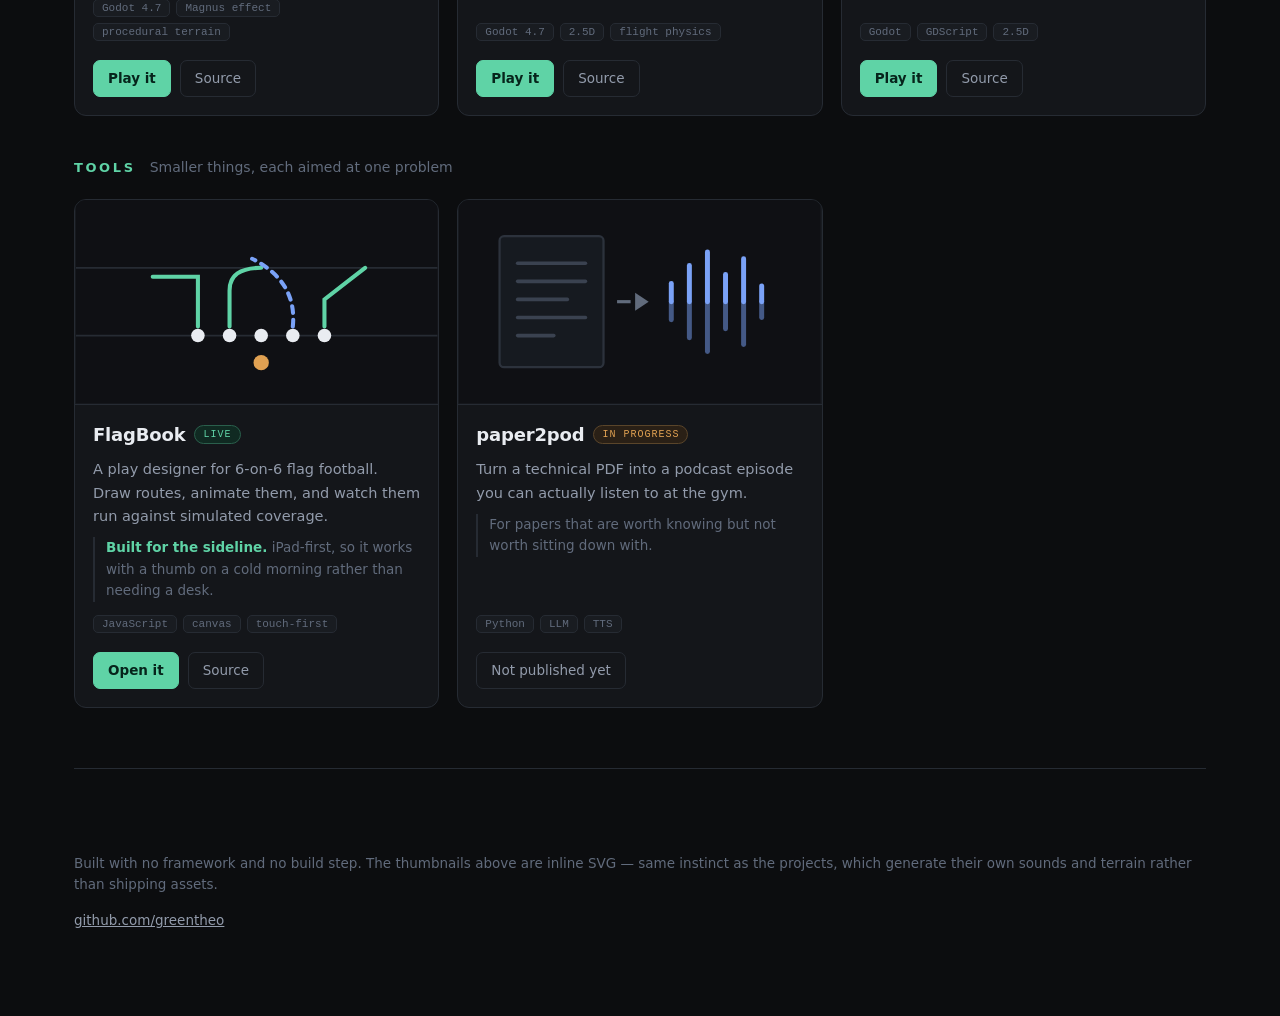
==== commit ef90d0b6: "Split Workshop into Agent systems, Engineering and Tools Workshop was a catch-all: boat lofting and " ====
--- a/index.html
+++ b/index.html
@@ -29,9 +29,11 @@
   <div class="links">
     <a href="https://github.com/greentheo">GitHub</a>
     <a href="#deployed">Deployed</a>
+    <a href="#agents">Agents</a>
+    <a href="#engineering">Engineering</a>
     <a href="#sound">Sound</a>
     <a href="#play">Games</a>
-    <a href="#workshop">Workshop</a>
+    <a href="#tools">Tools</a>
   </div>
 
   <p class="bio">By day I am an applied AI and ML lead &mdash; twenty years of production machine
@@ -95,6 +97,245 @@
   </div>
 </section>
 
+<section id="agents">
+  <div class="shead"><h2>Agent systems</h2><p>Infrastructure for running coding agents against a real codebase</p></div>
+  <div class="grid">
+
+    <article class="card">
+      <svg class="thumb" viewBox="0 0 160 90" role="img" aria-label="Five roles and a work pipeline">
+        <rect width="160" height="90" fill="#0f1014"/>
+        <rect x="64" y="10" width="32" height="12" rx="3" fill="#152a24" stroke="#5fd3a6" stroke-width="1.2"/>
+        <text x="80" y="19" fill="#5fd3a6" font-family="ui-monospace,monospace" font-size="6.5"
+          text-anchor="middle">OWNER</text>
+        <g fill="none" stroke="#2f3f52" stroke-width="1">
+          <path d="M80 22 V30"/><path d="M24 30 H136"/>
+          <path d="M24 30 V38"/><path d="M52 30 V38"/><path d="M80 30 V38"/>
+          <path d="M108 30 V38"/><path d="M136 30 V38"/>
+        </g>
+        <g fill="#171d26" stroke="#7aa2f7" stroke-width="1">
+          <rect x="10" y="38" width="28" height="11" rx="2"/><rect x="38" y="38" width="28" height="11" rx="2"/>
+          <rect x="66" y="38" width="28" height="11" rx="2"/><rect x="94" y="38" width="28" height="11" rx="2"/>
+          <rect x="122" y="38" width="28" height="11" rx="2"/>
+        </g>
+        <g stroke="#e0a152" stroke-width="1.3" fill="none">
+          <path d="M14 66 H146"/>
+        </g>
+        <g fill="#e0a152"><circle cx="14" cy="66" r="3"/><circle cx="47" cy="66" r="3"/>
+          <circle cx="80" cy="66" r="3"/><circle cx="113" cy="66" r="3"/><circle cx="146" cy="66" r="3"/></g>
+        <g fill="#6b5b4c" font-family="ui-monospace,monospace" font-size="5.5" text-anchor="middle">
+          <text x="14" y="79">design</text><text x="47" y="79">ask</text><text x="80" y="79">ready</text>
+          <text x="113" y="79">review</text><text x="146" y="79">ship</text>
+        </g>
+      </svg>
+      <div class="body">
+        <div class="title"><h3>The Firm</h3><span class="pill src">source</span></div>
+        <p class="what">An operating model for running several coding agents on one real codebase.
+          Five roles, one owner, a labelled board, and seven rules.</p>
+        <p class="why"><b>One agent in one checkout is a solved problem.</b> The trouble starts at
+          two — branches switched out from under each other, authority arriving sideways from a
+          peer, and &ldquo;tests pass&rdquo; from a session that read it rather than ran it.</p>
+        <div class="tags"><span class="tag">multi-agent</span><span class="tag">governance</span>
+          <span class="tag">git worktrees</span><span class="tag">MIT</span></div>
+        <div class="cta">
+          <a href="https://github.com/greentheo/the-firm">Source</a>
+          <a href="#deployed">Langue runs on it</a>
+        </div>
+      </div>
+    </article>
+
+    <article class="card">
+      <svg class="thumb" viewBox="0 0 160 90" role="img" aria-label="A code map with agents attached">
+        <rect width="160" height="90" fill="#0f1014"/>
+        <g fill="none" stroke="#2f3f52" stroke-width="1">
+          <path d="M80 20 V34"/><path d="M80 34 H44 V48"/><path d="M80 34 H116 V48"/>
+          <path d="M44 48 H26 V62"/><path d="M44 48 H62 V62"/>
+          <path d="M116 48 H98 V62"/><path d="M116 48 H134 V62"/>
+        </g>
+        <rect x="66" y="12" width="28" height="12" rx="3" fill="#152a24" stroke="#5fd3a6" stroke-width="1.2"/>
+        <g fill="#171d26" stroke="#7aa2f7" stroke-width="1">
+          <rect x="32" y="48" width="24" height="10" rx="2"/><rect x="104" y="48" width="24" height="10" rx="2"/>
+        </g>
+        <g fill="#171d26" stroke="#3a4250" stroke-width=".9">
+          <rect x="16" y="62" width="20" height="9" rx="2"/><rect x="52" y="62" width="20" height="9" rx="2"/>
+          <rect x="88" y="62" width="20" height="9" rx="2"/><rect x="124" y="62" width="20" height="9" rx="2"/>
+        </g>
+        <g fill="#e0a152"><circle cx="26" cy="79" r="2"/><circle cx="62" cy="79" r="2"/>
+          <circle cx="98" cy="79" r="2"/><circle cx="134" cy="79" r="2"/></g>
+      </svg>
+      <div class="body">
+        <div class="title"><h3>Cartograph</h3><span class="pill src">source</span></div>
+        <p class="what">A visual map of any repository, built from the source rather than from a
+          model&rsquo;s impression of it, with coding agents attached at every level.</p>
+        <p class="why"><b>A map that can be wrong in a way you notice.</b> The crawler extracts what
+          the code actually says &mdash; modules, imports, resolved call edges &mdash; and every
+          element carries a <code>file:line</code> you can go and check.</p>
+        <div class="tags"><span class="tag">Python</span><span class="tag">AST</span>
+          <span class="tag">agents</span><span class="tag">code visualization</span></div>
+        <div class="cta"><a href="https://github.com/greentheo/cartograph">Source</a></div>
+      </div>
+    </article>
+
+  </div>
+</section>
+
+<section id="engineering">
+  <div class="shead"><h2>Engineering</h2><p>CAD, CNC and PCB work &mdash; software for things that get built</p></div>
+  <div class="grid">
+
+    <article class="card">
+      <svg class="thumb" viewBox="0 0 160 90" role="img" aria-label="A part being measured against a spec">
+        <rect width="160" height="90" fill="#0f1014"/>
+        <path d="M44 30 h52 a8 8 0 0 1 8 8 v22 a8 8 0 0 1 -8 8 h-52 a8 8 0 0 1 -8 -8 v-22 a8 8 0 0 1 8 -8Z"
+          fill="#171d26" stroke="#7aa2f7" stroke-width="1.3"/>
+        <circle cx="54" cy="49" r="5" fill="#0f1014" stroke="#7aa2f7" stroke-width="1.1"/>
+        <circle cx="86" cy="49" r="5" fill="#0f1014" stroke="#7aa2f7" stroke-width="1.1"/>
+        <g stroke="#5fd3a6" stroke-width="1" stroke-linecap="round">
+          <path d="M36 22 H104"/><path d="M36 19 V25"/><path d="M104 19 V25"/>
+          <path d="M116 30 V68"/><path d="M113 30 H119"/><path d="M113 68 H119"/>
+        </g>
+        <g fill="#5fd3a6" font-family="ui-monospace,monospace" font-size="7">
+          <text x="62" y="16">68.0 ±0.2</text><text x="124" y="52">38</text>
+        </g>
+        <g stroke="#e0a152" stroke-width="1" stroke-dasharray="2 2">
+          <path d="M54 49 V78"/><path d="M86 49 V78"/>
+        </g>
+        <text x="56" y="86" fill="#e0a152" font-family="ui-monospace,monospace" font-size="7">32.0 c-c</text>
+      </svg>
+      <div class="body">
+        <div class="title"><h3>Caliper</h3><span class="pill src">source</span></div>
+        <p class="what">Spec-driven generation of manufacturable 3D parts. Describe the part,
+          get an executable spec, generate the mesh, measure it, iterate until it passes.</p>
+        <p class="why"><b>Test-driven development for physical parts.</b> Wall thickness, hole
+          inventory, mass, interference and watertightness are measured exactly and graded
+          against the spec. The numbers are ground truth; the render is only a sanity check.</p>
+        <div class="tags"><span class="tag">Python</span><span class="tag">CadQuery</span>
+          <span class="tag">LLM</span><span class="tag">CAD</span></div>
+        <div class="cta"><a href="https://github.com/greentheo/caliper">Source</a>
+          <a href="https://github.com/greentheo/caliper#-run-it-the-two-commands-that-matter">Run it locally</a></div>
+      </div>
+    </article>
+
+    <article class="card">
+      <svg class="thumb" viewBox="0 0 160 90" role="img" aria-label="Irregular parts packed onto a steel sheet">
+        <rect width="160" height="90" fill="#13100f"/>
+        <rect x="10" y="10" width="140" height="70" fill="#1b1613" stroke="#3a2d26"/>
+        <g fill="#241c17" stroke="#e0a152" stroke-width="1.1">
+          <path d="M18 20 q16-6 28 2 t10 20 q-14 10 -28 4 t-10 -26Z"/>
+          <path d="M62 18 h30 l8 16 -12 14 -26 -2 -6 -16Z"/>
+          <path d="M106 20 q20-4 30 8 t-6 24 q-18 4 -26 -8 t2 -24Z"/>
+          <path d="M18 56 h26 l6 18 h-32Z"/>
+          <path d="M58 56 q18-4 26 6 t-4 12 h-26Z"/>
+        </g>
+        <g fill="none" stroke="#e2563f" stroke-width=".8" stroke-dasharray="2 2">
+          <path d="M14 14 h132 v62 h-132Z"/>
+        </g>
+        <circle cx="94" cy="66" r="2.4" fill="#e2563f"/>
+        <path d="M94 66 l18-10" stroke="#e2563f" stroke-width=".9"/>
+      </svg>
+      <div class="body">
+        <div class="title"><h3>Plasma Nesting</h3><span class="pill src">source</span></div>
+        <p class="what">2D nesting for CNC plasma cutting. Parses the cut shapes back out of
+          G-code, packs them onto a sheet to waste less steel, and emits new G-code panels.</p>
+        <p class="why"><b>It reads the toolpaths you already have.</b> Nothing to redraw and
+          nothing to re-export — G-code in, packed G-code out.</p>
+        <div class="tags"><span class="tag">Python</span><span class="tag">bin packing</span>
+          <span class="tag">G-code</span><span class="tag">CNC</span></div>
+        <div class="cta"><a href="https://github.com/greentheo/cnc-plasma-nesting">Source</a></div>
+      </div>
+    </article>
+
+    <article class="card">
+      <svg class="thumb" viewBox="0 0 160 90" role="img" aria-label="Flattened pieces nested on a sheet">
+        <rect width="160" height="90" fill="#0f1014"/>
+        <rect x="12" y="12" width="136" height="66" fill="#14161a" stroke="#2c323c"
+          stroke-dasharray="3 3"/>
+        <g fill="#1b2630" stroke="#5fd3a6" stroke-width="1.1">
+          <path d="M20 22 L54 18 L60 44 L24 50 Z"/>
+          <path d="M64 20 L96 24 L90 48 L62 46 Z"/>
+          <path d="M100 20 L138 26 L132 50 L102 46 Z"/>
+          <path d="M22 56 L58 54 L54 72 L26 72 Z"/>
+          <path d="M64 54 L104 52 L108 72 L62 72 Z"/>
+        </g>
+        <g stroke="#e0a152" stroke-width=".9" stroke-dasharray="2 2">
+          <path d="M60 44 L64 46"/><path d="M90 48 L102 46"/><path d="M54 72 L62 72"/>
+        </g>
+      </svg>
+      <div class="body">
+        <div class="title"><h3>Unfold to Sheets</h3><span class="pill live">live</span></div>
+        <p class="what">Take a 3D model, cut it into pieces that flatten, nest those onto
+          sheet stock, and mark the seams so it can be put back together.</p>
+        <p class="why"><b>It sweeps the scale.</b> The interesting output is not one layout
+          but the curve of waste against size &mdash; how big you should build it.</p>
+        <div class="tags"><span class="tag">JavaScript</span><span class="tag">geometry</span>
+          <span class="tag">nesting</span></div>
+        <div class="cta">
+          <a class="play" href="https://greentheo.github.io/unfold-to-sheets/">Open it</a>
+          <a href="https://github.com/greentheo/unfold-to-sheets">Source</a>
+        </div>
+      </div>
+    </article>
+
+    <article class="card">
+      <svg class="thumb" viewBox="0 0 160 90" role="img" aria-label="Hull station curves">
+        <rect width="160" height="90" fill="#0f1014"/>
+        <path d="M80 10 V80" stroke="#2c323c" stroke-width=".9" stroke-dasharray="3 3"/>
+        <path d="M14 78 H146" stroke="#2c323c" stroke-width=".9"/>
+        <g fill="none" stroke="#7aa2f7" stroke-width="1.3" stroke-linecap="round">
+          <path d="M80 72 q-8 0 -12 -8 t-4 -20"/><path d="M80 70 q-16 0 -24 -10 t-8 -22"/>
+          <path d="M80 68 q-24 -1 -34 -12 t-10 -24"/><path d="M80 66 q-30 -2 -42 -13 t-12 -25"/>
+        </g>
+        <g fill="none" stroke="#5fd3a6" stroke-width="1.3" stroke-linecap="round">
+          <path d="M80 72 q8 0 12 -8 t4 -20"/><path d="M80 70 q16 0 24 -10 t8 -22"/>
+          <path d="M80 68 q24 -1 34 -12 t10 -24"/><path d="M80 66 q30 -2 42 -13 t12 -25"/>
+        </g>
+        <g fill="#e0a152"><circle cx="48" cy="46" r="1.8"/><circle cx="112" cy="46" r="1.8"/>
+          <circle cx="38" cy="29" r="1.8"/><circle cx="122" cy="29" r="1.8"/></g>
+      </svg>
+      <div class="body">
+        <div class="title"><h3>Lofting</h3><span class="pill live">live</span></div>
+        <p class="what">Turn a scanned or photographed boat lines plan into a table of
+          offsets you can scale to any size.</p>
+        <p class="why"><b>Calibration is the whole problem.</b> A photo of a plan is
+          perspective-distorted, and the accuracy of every offset depends on getting that
+          undone first.</p>
+        <div class="tags"><span class="tag">JavaScript</span><span class="tag">boat building</span>
+          <span class="tag">calibration</span></div>
+        <div class="cta">
+          <a class="play" href="https://greentheo.github.io/lofting/">Open it</a>
+          <a href="https://github.com/greentheo/lofting">Source</a>
+        </div>
+      </div>
+    </article>
+
+    <article class="card">
+      <svg class="thumb" viewBox="0 0 160 90" role="img" aria-label="PCB traces and pads">
+        <rect width="160" height="90" fill="#0a120e"/>
+        <g fill="none" stroke="#2f7d5c" stroke-width="1.4" stroke-linecap="round">
+          <path d="M20 24 H52 l10 10 H98"/><path d="M20 44 H40 l12 12 H82 l10 -10 H140"/>
+          <path d="M20 64 H66 l12 -12 H110 l8 8 H140"/><path d="M108 24 l12 12 H140"/>
+        </g>
+        <g fill="#5fd3a6">
+          <circle cx="20" cy="24" r="3"/><circle cx="20" cy="44" r="3"/><circle cx="20" cy="64" r="3"/>
+          <circle cx="140" cy="44" r="3"/><circle cx="140" cy="64" r="3"/><circle cx="140" cy="36" r="3"/>
+        </g>
+        <rect x="66" y="30" width="26" height="18" fill="#12241c" stroke="#3f8f6c" rx="2"/>
+        <rect x="100" y="54" width="22" height="14" fill="#12241c" stroke="#3f8f6c" rx="2"/>
+      </svg>
+      <div class="body">
+        <div class="title"><h3>Circuit Forge</h3><span class="pill src">private</span></div>
+        <p class="what">Netlist in, KiCad schematic, placed board and fab files out. A local,
+          scriptable replacement for the browser EDA tools.</p>
+        <p class="why"><b>No cloud, no lock-in.</b> Everything runs against <code>kicad-cli</code>
+          on your own machine and the output is a real KiCad project.</p>
+        <div class="tags"><span class="tag">Python</span><span class="tag">KiCad</span>
+          <span class="tag">autorouting</span><span class="tag">Gerbers</span></div>
+        <div class="cta"><a href="https://github.com/greentheo">Private repo</a></div>
+      </div>
+    </article>
+
+  </div>
+</section>
+
 <section id="sound">
   <div class="shead"><h2>Sound</h2><p>Web Audio, down to the circuit</p></div>
   <div class="grid">
@@ -253,8 +494,8 @@
   </div>
 </section>
 
-<section id="workshop">
-  <div class="shead"><h2>Workshop</h2><p>Software for things that get built in the real world</p></div>
+<section id="tools">
+  <div class="shead"><h2>Tools</h2><p>Smaller things, each aimed at one problem</p></div>
   <div class="grid">
 
     <article class="card">
@@ -289,231 +530,6 @@
     </article>
 
     <article class="card">
-      <svg class="thumb" viewBox="0 0 160 90" role="img" aria-label="Flattened pieces nested on a sheet">
-        <rect width="160" height="90" fill="#0f1014"/>
-        <rect x="12" y="12" width="136" height="66" fill="#14161a" stroke="#2c323c"
-          stroke-dasharray="3 3"/>
-        <g fill="#1b2630" stroke="#5fd3a6" stroke-width="1.1">
-          <path d="M20 22 L54 18 L60 44 L24 50 Z"/>
-          <path d="M64 20 L96 24 L90 48 L62 46 Z"/>
-          <path d="M100 20 L138 26 L132 50 L102 46 Z"/>
-          <path d="M22 56 L58 54 L54 72 L26 72 Z"/>
-          <path d="M64 54 L104 52 L108 72 L62 72 Z"/>
-        </g>
-        <g stroke="#e0a152" stroke-width=".9" stroke-dasharray="2 2">
-          <path d="M60 44 L64 46"/><path d="M90 48 L102 46"/><path d="M54 72 L62 72"/>
-        </g>
-      </svg>
-      <div class="body">
-        <div class="title"><h3>Unfold to Sheets</h3><span class="pill live">live</span></div>
-        <p class="what">Take a 3D model, cut it into pieces that flatten, nest those onto
-          sheet stock, and mark the seams so it can be put back together.</p>
-        <p class="why"><b>It sweeps the scale.</b> The interesting output is not one layout
-          but the curve of waste against size &mdash; how big you should build it.</p>
-        <div class="tags"><span class="tag">JavaScript</span><span class="tag">geometry</span>
-          <span class="tag">nesting</span></div>
-        <div class="cta">
-          <a class="play" href="https://greentheo.github.io/unfold-to-sheets/">Open it</a>
-          <a href="https://github.com/greentheo/unfold-to-sheets">Source</a>
-        </div>
-      </div>
-    </article>
-
-    <article class="card">
-      <svg class="thumb" viewBox="0 0 160 90" role="img" aria-label="Hull station curves">
-        <rect width="160" height="90" fill="#0f1014"/>
-        <path d="M80 10 V80" stroke="#2c323c" stroke-width=".9" stroke-dasharray="3 3"/>
-        <path d="M14 78 H146" stroke="#2c323c" stroke-width=".9"/>
-        <g fill="none" stroke="#7aa2f7" stroke-width="1.3" stroke-linecap="round">
-          <path d="M80 72 q-8 0 -12 -8 t-4 -20"/><path d="M80 70 q-16 0 -24 -10 t-8 -22"/>
-          <path d="M80 68 q-24 -1 -34 -12 t-10 -24"/><path d="M80 66 q-30 -2 -42 -13 t-12 -25"/>
-        </g>
-        <g fill="none" stroke="#5fd3a6" stroke-width="1.3" stroke-linecap="round">
-          <path d="M80 72 q8 0 12 -8 t4 -20"/><path d="M80 70 q16 0 24 -10 t8 -22"/>
-          <path d="M80 68 q24 -1 34 -12 t10 -24"/><path d="M80 66 q30 -2 42 -13 t12 -25"/>
-        </g>
-        <g fill="#e0a152"><circle cx="48" cy="46" r="1.8"/><circle cx="112" cy="46" r="1.8"/>
-          <circle cx="38" cy="29" r="1.8"/><circle cx="122" cy="29" r="1.8"/></g>
-      </svg>
-      <div class="body">
-        <div class="title"><h3>Lofting</h3><span class="pill live">live</span></div>
-        <p class="what">Turn a scanned or photographed boat lines plan into a table of
-          offsets you can scale to any size.</p>
-        <p class="why"><b>Calibration is the whole problem.</b> A photo of a plan is
-          perspective-distorted, and the accuracy of every offset depends on getting that
-          undone first.</p>
-        <div class="tags"><span class="tag">JavaScript</span><span class="tag">boat building</span>
-          <span class="tag">calibration</span></div>
-        <div class="cta">
-          <a class="play" href="https://greentheo.github.io/lofting/">Open it</a>
-          <a href="https://github.com/greentheo/lofting">Source</a>
-        </div>
-      </div>
-    </article>
-
-    <article class="card">
-      <svg class="thumb" viewBox="0 0 160 90" role="img" aria-label="A part being measured against a spec">
-        <rect width="160" height="90" fill="#0f1014"/>
-        <path d="M44 30 h52 a8 8 0 0 1 8 8 v22 a8 8 0 0 1 -8 8 h-52 a8 8 0 0 1 -8 -8 v-22 a8 8 0 0 1 8 -8Z"
-          fill="#171d26" stroke="#7aa2f7" stroke-width="1.3"/>
-        <circle cx="54" cy="49" r="5" fill="#0f1014" stroke="#7aa2f7" stroke-width="1.1"/>
-        <circle cx="86" cy="49" r="5" fill="#0f1014" stroke="#7aa2f7" stroke-width="1.1"/>
-        <g stroke="#5fd3a6" stroke-width="1" stroke-linecap="round">
-          <path d="M36 22 H104"/><path d="M36 19 V25"/><path d="M104 19 V25"/>
-          <path d="M116 30 V68"/><path d="M113 30 H119"/><path d="M113 68 H119"/>
-        </g>
-        <g fill="#5fd3a6" font-family="ui-monospace,monospace" font-size="7">
-          <text x="62" y="16">68.0 ±0.2</text><text x="124" y="52">38</text>
-        </g>
-        <g stroke="#e0a152" stroke-width="1" stroke-dasharray="2 2">
-          <path d="M54 49 V78"/><path d="M86 49 V78"/>
-        </g>
-        <text x="56" y="86" fill="#e0a152" font-family="ui-monospace,monospace" font-size="7">32.0 c-c</text>
-      </svg>
-      <div class="body">
-        <div class="title"><h3>Caliper</h3><span class="pill src">source</span></div>
-        <p class="what">Spec-driven generation of manufacturable 3D parts. Describe the part,
-          get an executable spec, generate the mesh, measure it, iterate until it passes.</p>
-        <p class="why"><b>Test-driven development for physical parts.</b> Wall thickness, hole
-          inventory, mass, interference and watertightness are measured exactly and graded
-          against the spec. The numbers are ground truth; the render is only a sanity check.</p>
-        <div class="tags"><span class="tag">Python</span><span class="tag">CadQuery</span>
-          <span class="tag">LLM</span><span class="tag">CAD</span></div>
-        <div class="cta"><a href="https://github.com/greentheo/caliper">Source</a>
-          <a href="https://github.com/greentheo/caliper#-run-it-the-two-commands-that-matter">Run it locally</a></div>
-      </div>
-    </article>
-
-    <article class="card">
-      <svg class="thumb" viewBox="0 0 160 90" role="img" aria-label="Irregular parts packed onto a steel sheet">
-        <rect width="160" height="90" fill="#13100f"/>
-        <rect x="10" y="10" width="140" height="70" fill="#1b1613" stroke="#3a2d26"/>
-        <g fill="#241c17" stroke="#e0a152" stroke-width="1.1">
-          <path d="M18 20 q16-6 28 2 t10 20 q-14 10 -28 4 t-10 -26Z"/>
-          <path d="M62 18 h30 l8 16 -12 14 -26 -2 -6 -16Z"/>
-          <path d="M106 20 q20-4 30 8 t-6 24 q-18 4 -26 -8 t2 -24Z"/>
-          <path d="M18 56 h26 l6 18 h-32Z"/>
-          <path d="M58 56 q18-4 26 6 t-4 12 h-26Z"/>
-        </g>
-        <g fill="none" stroke="#e2563f" stroke-width=".8" stroke-dasharray="2 2">
-          <path d="M14 14 h132 v62 h-132Z"/>
-        </g>
-        <circle cx="94" cy="66" r="2.4" fill="#e2563f"/>
-        <path d="M94 66 l18-10" stroke="#e2563f" stroke-width=".9"/>
-      </svg>
-      <div class="body">
-        <div class="title"><h3>Plasma Nesting</h3><span class="pill src">source</span></div>
-        <p class="what">2D nesting for CNC plasma cutting. Parses the cut shapes back out of
-          G-code, packs them onto a sheet to waste less steel, and emits new G-code panels.</p>
-        <p class="why"><b>It reads the toolpaths you already have.</b> Nothing to redraw and
-          nothing to re-export — G-code in, packed G-code out.</p>
-        <div class="tags"><span class="tag">Python</span><span class="tag">bin packing</span>
-          <span class="tag">G-code</span><span class="tag">CNC</span></div>
-        <div class="cta"><a href="https://github.com/greentheo/cnc-plasma-nesting">Source</a></div>
-      </div>
-    </article>
-
-    <article class="card">
-      <svg class="thumb" viewBox="0 0 160 90" role="img" aria-label="Five roles and a work pipeline">
-        <rect width="160" height="90" fill="#0f1014"/>
-        <rect x="64" y="10" width="32" height="12" rx="3" fill="#152a24" stroke="#5fd3a6" stroke-width="1.2"/>
-        <text x="80" y="19" fill="#5fd3a6" font-family="ui-monospace,monospace" font-size="6.5"
-          text-anchor="middle">OWNER</text>
-        <g fill="none" stroke="#2f3f52" stroke-width="1">
-          <path d="M80 22 V30"/><path d="M24 30 H136"/>
-          <path d="M24 30 V38"/><path d="M52 30 V38"/><path d="M80 30 V38"/>
-          <path d="M108 30 V38"/><path d="M136 30 V38"/>
-        </g>
-        <g fill="#171d26" stroke="#7aa2f7" stroke-width="1">
-          <rect x="10" y="38" width="28" height="11" rx="2"/><rect x="38" y="38" width="28" height="11" rx="2"/>
-          <rect x="66" y="38" width="28" height="11" rx="2"/><rect x="94" y="38" width="28" height="11" rx="2"/>
-          <rect x="122" y="38" width="28" height="11" rx="2"/>
-        </g>
-        <g stroke="#e0a152" stroke-width="1.3" fill="none">
-          <path d="M14 66 H146"/>
-        </g>
-        <g fill="#e0a152"><circle cx="14" cy="66" r="3"/><circle cx="47" cy="66" r="3"/>
-          <circle cx="80" cy="66" r="3"/><circle cx="113" cy="66" r="3"/><circle cx="146" cy="66" r="3"/></g>
-        <g fill="#6b5b4c" font-family="ui-monospace,monospace" font-size="5.5" text-anchor="middle">
-          <text x="14" y="79">design</text><text x="47" y="79">ask</text><text x="80" y="79">ready</text>
-          <text x="113" y="79">review</text><text x="146" y="79">ship</text>
-        </g>
-      </svg>
-      <div class="body">
-        <div class="title"><h3>The Firm</h3><span class="pill src">source</span></div>
-        <p class="what">An operating model for running several coding agents on one real codebase.
-          Five roles, one owner, a labelled board, and seven rules.</p>
-        <p class="why"><b>One agent in one checkout is a solved problem.</b> The trouble starts at
-          two — branches switched out from under each other, authority arriving sideways from a
-          peer, and &ldquo;tests pass&rdquo; from a session that read it rather than ran it.</p>
-        <div class="tags"><span class="tag">multi-agent</span><span class="tag">governance</span>
-          <span class="tag">git worktrees</span><span class="tag">MIT</span></div>
-        <div class="cta">
-          <a href="https://github.com/greentheo/the-firm">Source</a>
-          <a href="https://github.com/greentheo/langue">Live instantiation</a>
-        </div>
-      </div>
-    </article>
-
-    <article class="card">
-      <svg class="thumb" viewBox="0 0 160 90" role="img" aria-label="A code map with agents attached">
-        <rect width="160" height="90" fill="#0f1014"/>
-        <g fill="none" stroke="#2f3f52" stroke-width="1">
-          <path d="M80 20 V34"/><path d="M80 34 H44 V48"/><path d="M80 34 H116 V48"/>
-          <path d="M44 48 H26 V62"/><path d="M44 48 H62 V62"/>
-          <path d="M116 48 H98 V62"/><path d="M116 48 H134 V62"/>
-        </g>
-        <rect x="66" y="12" width="28" height="12" rx="3" fill="#152a24" stroke="#5fd3a6" stroke-width="1.2"/>
-        <g fill="#171d26" stroke="#7aa2f7" stroke-width="1">
-          <rect x="32" y="48" width="24" height="10" rx="2"/><rect x="104" y="48" width="24" height="10" rx="2"/>
-        </g>
-        <g fill="#171d26" stroke="#3a4250" stroke-width=".9">
-          <rect x="16" y="62" width="20" height="9" rx="2"/><rect x="52" y="62" width="20" height="9" rx="2"/>
-          <rect x="88" y="62" width="20" height="9" rx="2"/><rect x="124" y="62" width="20" height="9" rx="2"/>
-        </g>
-        <g fill="#e0a152"><circle cx="26" cy="79" r="2"/><circle cx="62" cy="79" r="2"/>
-          <circle cx="98" cy="79" r="2"/><circle cx="134" cy="79" r="2"/></g>
-      </svg>
-      <div class="body">
-        <div class="title"><h3>Cartograph</h3><span class="pill src">source</span></div>
-        <p class="what">A visual map of any repository, built from the source rather than from a
-          model&rsquo;s impression of it, with coding agents attached at every level.</p>
-        <p class="why"><b>A map that can be wrong in a way you notice.</b> The crawler extracts what
-          the code actually says &mdash; modules, imports, resolved call edges &mdash; and every
-          element carries a <code>file:line</code> you can go and check.</p>
-        <div class="tags"><span class="tag">Python</span><span class="tag">AST</span>
-          <span class="tag">agents</span><span class="tag">code visualization</span></div>
-        <div class="cta"><a href="https://github.com/greentheo/cartograph">Source</a></div>
-      </div>
-    </article>
-
-    <article class="card">
-      <svg class="thumb" viewBox="0 0 160 90" role="img" aria-label="PCB traces and pads">
-        <rect width="160" height="90" fill="#0a120e"/>
-        <g fill="none" stroke="#2f7d5c" stroke-width="1.4" stroke-linecap="round">
-          <path d="M20 24 H52 l10 10 H98"/><path d="M20 44 H40 l12 12 H82 l10 -10 H140"/>
-          <path d="M20 64 H66 l12 -12 H110 l8 8 H140"/><path d="M108 24 l12 12 H140"/>
-        </g>
-        <g fill="#5fd3a6">
-          <circle cx="20" cy="24" r="3"/><circle cx="20" cy="44" r="3"/><circle cx="20" cy="64" r="3"/>
-          <circle cx="140" cy="44" r="3"/><circle cx="140" cy="64" r="3"/><circle cx="140" cy="36" r="3"/>
-        </g>
-        <rect x="66" y="30" width="26" height="18" fill="#12241c" stroke="#3f8f6c" rx="2"/>
-        <rect x="100" y="54" width="22" height="14" fill="#12241c" stroke="#3f8f6c" rx="2"/>
-      </svg>
-      <div class="body">
-        <div class="title"><h3>Circuit Forge</h3><span class="pill src">private</span></div>
-        <p class="what">Netlist in, KiCad schematic, placed board and fab files out. A local,
-          scriptable replacement for the browser EDA tools.</p>
-        <p class="why"><b>No cloud, no lock-in.</b> Everything runs against <code>kicad-cli</code>
-          on your own machine and the output is a real KiCad project.</p>
-        <div class="tags"><span class="tag">Python</span><span class="tag">KiCad</span>
-          <span class="tag">autorouting</span><span class="tag">Gerbers</span></div>
-        <div class="cta"><a href="https://github.com/greentheo">Private repo</a></div>
-      </div>
-    </article>
-
-    <article class="card">
       <svg class="thumb" viewBox="0 0 160 90" role="img" aria-label="A paper turning into audio">
         <rect width="160" height="90" fill="#0f1014"/>
         <rect x="18" y="16" width="46" height="58" fill="#161a20" stroke="#2c323c" rx="2"/>
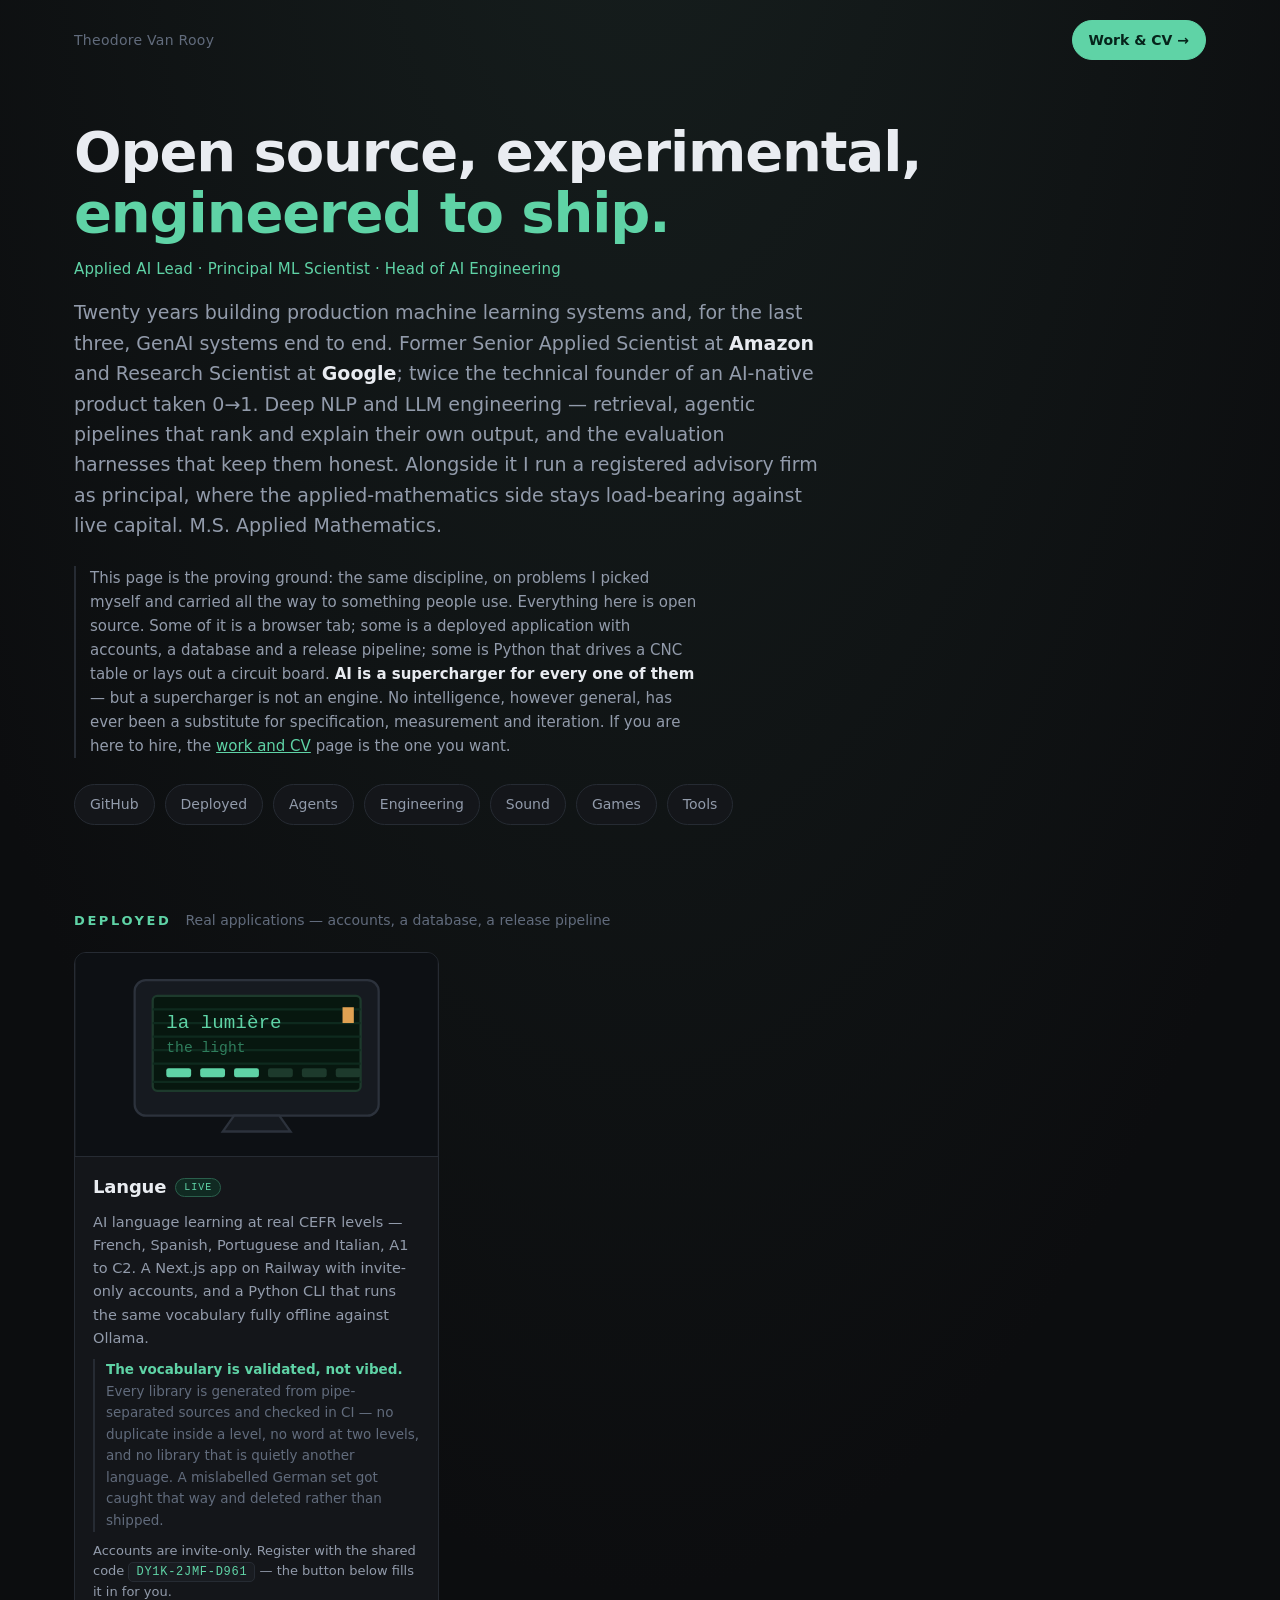
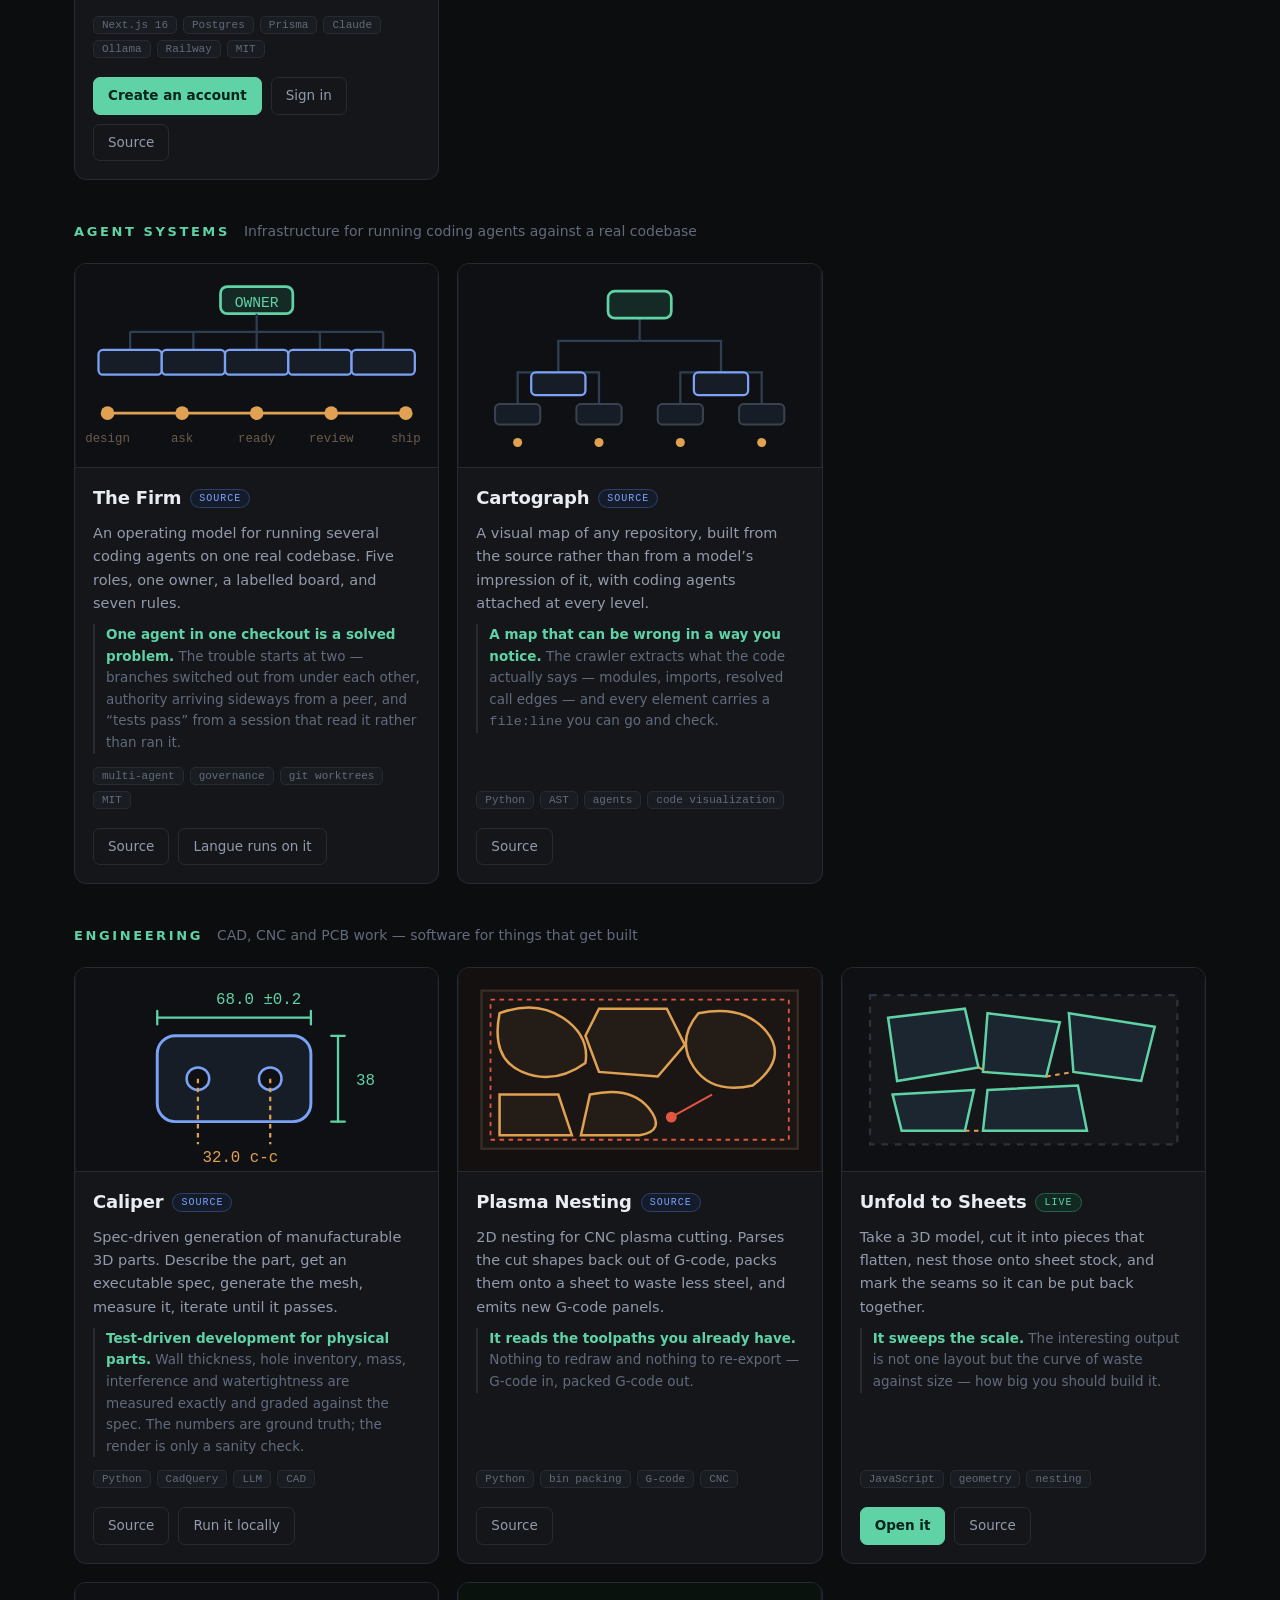
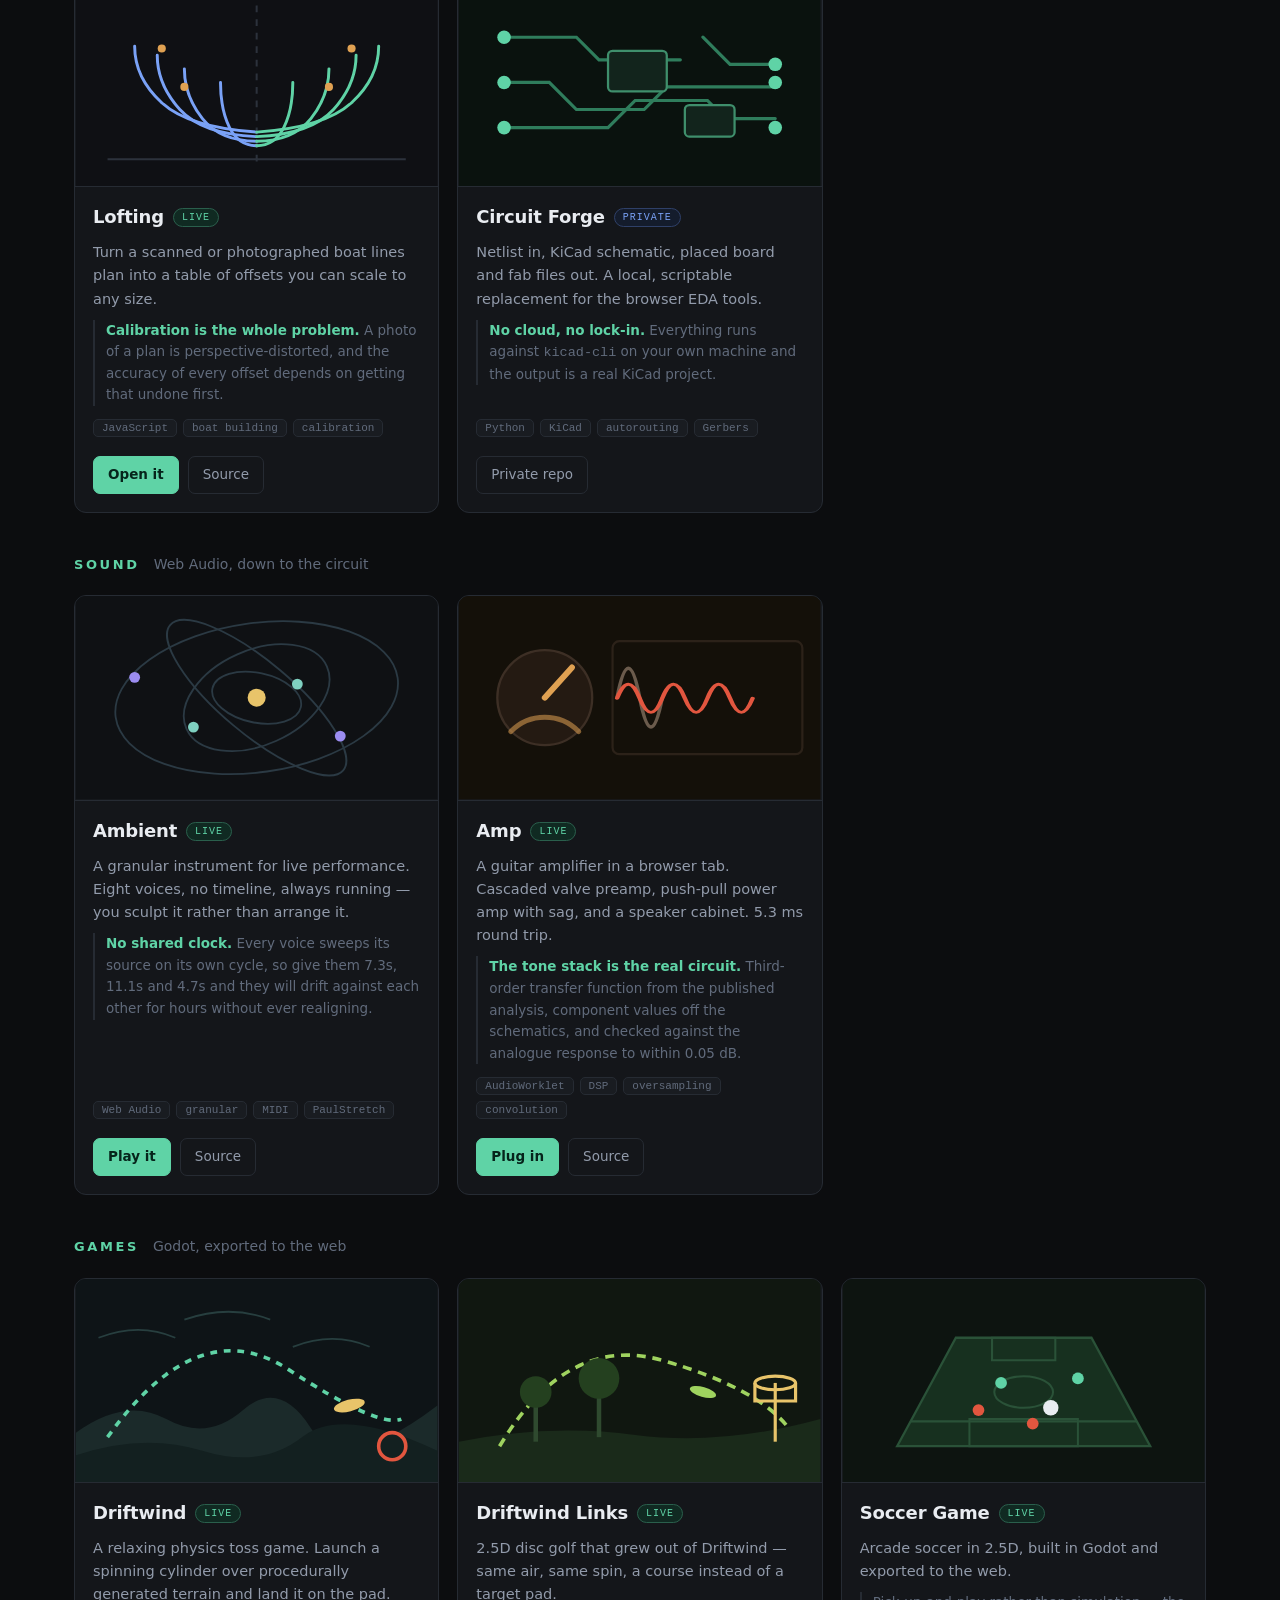
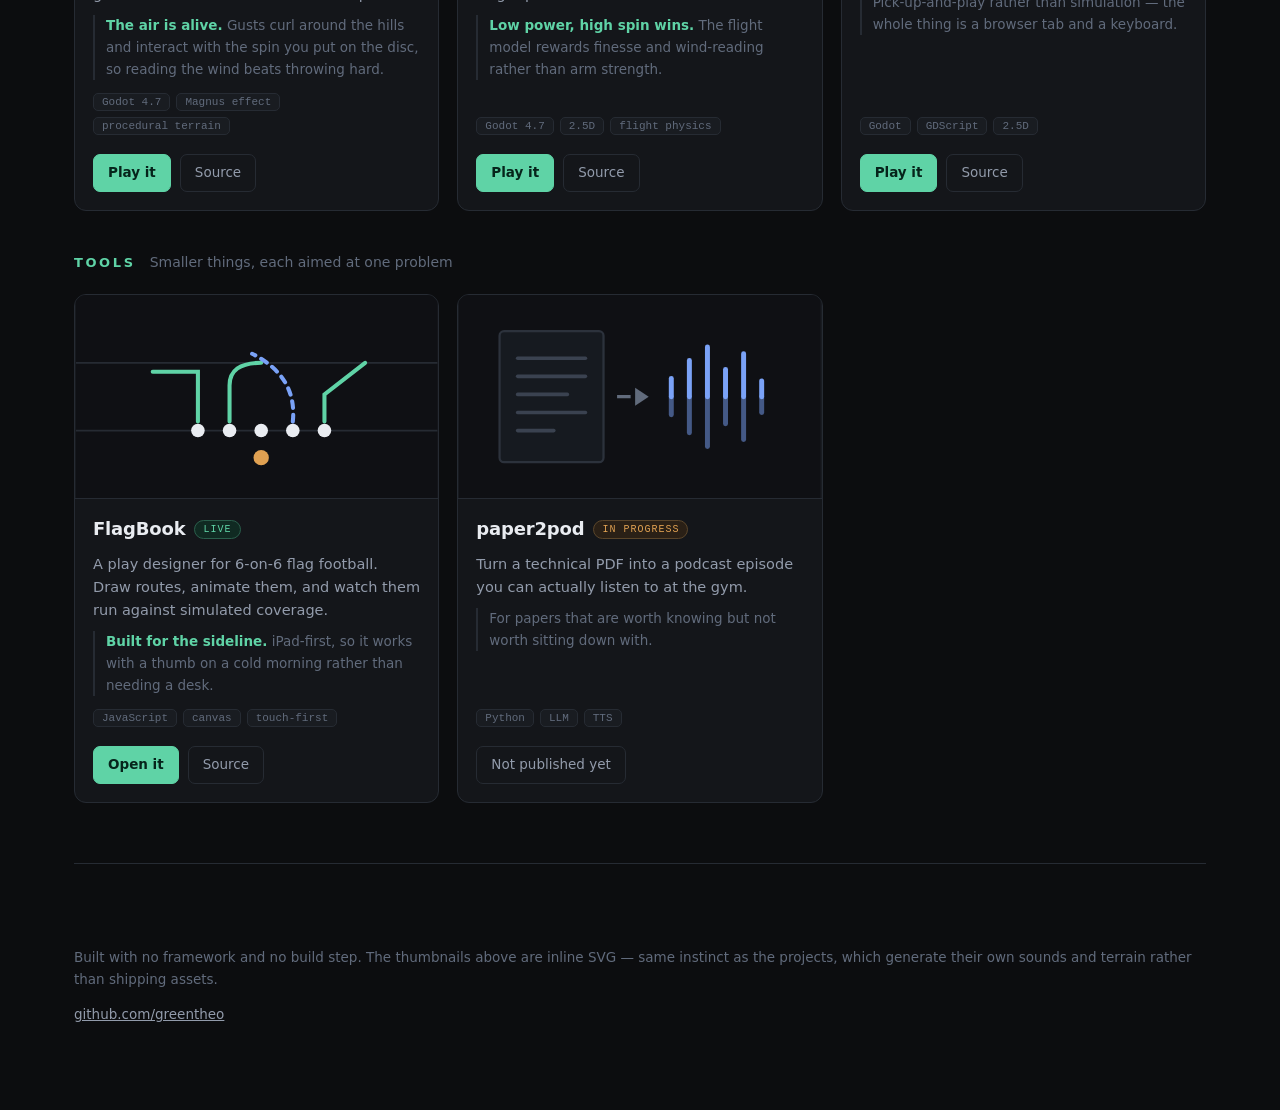
==== commit 54e914b1: "Lead the landing page with the bio The projects page opened on the projects and left the career to a" ====
--- a/index.html
+++ b/index.html
@@ -5,8 +5,8 @@
 <meta name="viewport" content="width=device-width, initial-scale=1">
 <meta name="theme-color" content="#0c0d0f">
 <title>Theo Van Rooy — open source, experimental, engineered to ship</title>
-<meta name="description" content="Open source products carried all the way to something people use: deployed applications, browser instruments and games, and engineering software for CNC, CAD and PCB work.">
-<link rel="stylesheet" href="css/style.css?v=2">
+<meta name="description" content="Theodore Van Rooy &mdash; applied AI lead and principal ML scientist. Twenty years of production ML, three of GenAI systems end to end. Open source products carried all the way to something people use.">
+<link rel="stylesheet" href="css/style.css?v=3">
 <link rel="icon" href="data:image/svg+xml,<svg xmlns='http://www.w3.org/2000/svg' viewBox='0 0 32 32'><circle cx='16' cy='16' r='11' fill='none' stroke='%235fd3a6' stroke-width='3'/></svg>">
 </head>
 <body>
@@ -20,12 +20,24 @@
 
 <header>
   <h1>Open source, experimental,<br><span>engineered to ship.</span></h1>
-  <p class="lede">Everything here is open source, most of it began as an experiment, and all of it
-    is built to be used by someone other than me. Some of it is a browser tab; some is a deployed
-    application with accounts, a database and a release pipeline; some is Python that drives a CNC
-    table or lays out a circuit board. <b>AI is a supercharger for every one of them</b> — but a
-    supercharger is not an engine. No intelligence, however general, has ever been a substitute for
-    specification, measurement and iteration.</p>
+  <p class="role">Applied AI Lead &middot; Principal ML Scientist &middot; Head of AI Engineering</p>
+  <p class="lede">Twenty years building production machine learning systems and, for the last three,
+    GenAI systems end to end. Former Senior Applied Scientist at <b>Amazon</b> and Research Scientist
+    at <b>Google</b>; twice the technical founder of an AI-native product taken 0&rarr;1. Deep NLP and
+    LLM engineering &mdash; retrieval, agentic pipelines that rank and explain their own output, and
+    the evaluation harnesses that keep them honest. Alongside it I run a registered advisory firm as
+    principal, where the applied-mathematics side stays load-bearing against live capital.
+    M.S. Applied Mathematics.</p>
+
+  <p class="bio">This page is the proving ground: the same discipline, on problems I picked myself
+    and carried all the way to something people use. Everything here is open source. Some of it is a
+    browser tab; some is a deployed application with accounts, a database and a release pipeline;
+    some is Python that drives a CNC table or lays out a circuit board.
+    <b>AI is a supercharger for every one of them</b> &mdash; but a supercharger is not an engine.
+    No intelligence, however general, has ever been a substitute for specification, measurement and
+    iteration. If you are here to hire, the <a href="work/">work and CV</a> page is the one you
+    want.</p>
+
   <div class="links">
     <a href="https://github.com/greentheo">GitHub</a>
     <a href="#deployed">Deployed</a>
@@ -35,13 +47,6 @@
     <a href="#play">Games</a>
     <a href="#tools">Tools</a>
   </div>
-
-  <p class="bio">By day I am an applied AI and ML lead &mdash; twenty years of production machine
-    learning, the last three building GenAI systems end to end, previously at
-    <b>Amazon</b> and <b>Google</b> and twice a technical founder. This page is the proving ground:
-    the same discipline, on problems I picked myself and carried all the way to something people
-    use. Nothing here is confined to a browser tab, and neither is the work it stands in for.
-    If you are here to hire, the <a href="work/">work and CV</a> page is the one you want.</p>
 </header>
 
 <section id="deployed">
--- a/css/style.css
+++ b/css/style.css
@@ -34,6 +34,7 @@
 header{padding:62px 0 54px}
 h1{margin:0 0 14px;font-size:clamp(34px,5.5vw,56px);line-height:1.08;letter-spacing:-.02em}
 h1 span{color:var(--accent)}
+header .role{margin:0 0 16px;color:var(--accent);font-size:15px;letter-spacing:.01em}
 .lede{margin:0;max-width:62ch;font-size:clamp(16px,2vw,19px);color:var(--dim)}
 .lede b{color:var(--ink);font-weight:600}
 .links{display:flex;gap:10px;flex-wrap:wrap;margin-top:26px}
@@ -95,8 +96,8 @@
   .grid{grid-template-columns:1fr}
 }
 
-/* A short bio on the project page. The projects are the point here — anyone
-   who wants the career goes to /work/. */
+/* The second paragraph of the header: what this page is, after the bio that
+   opens it. Anyone who wants the full career goes to /work/. */
 .bio{margin:26px 0 0;max-width:66ch;color:var(--dim);font-size:15px;
   padding-left:14px;border-left:2px solid var(--line)}
 .bio b{color:var(--ink);font-weight:600}
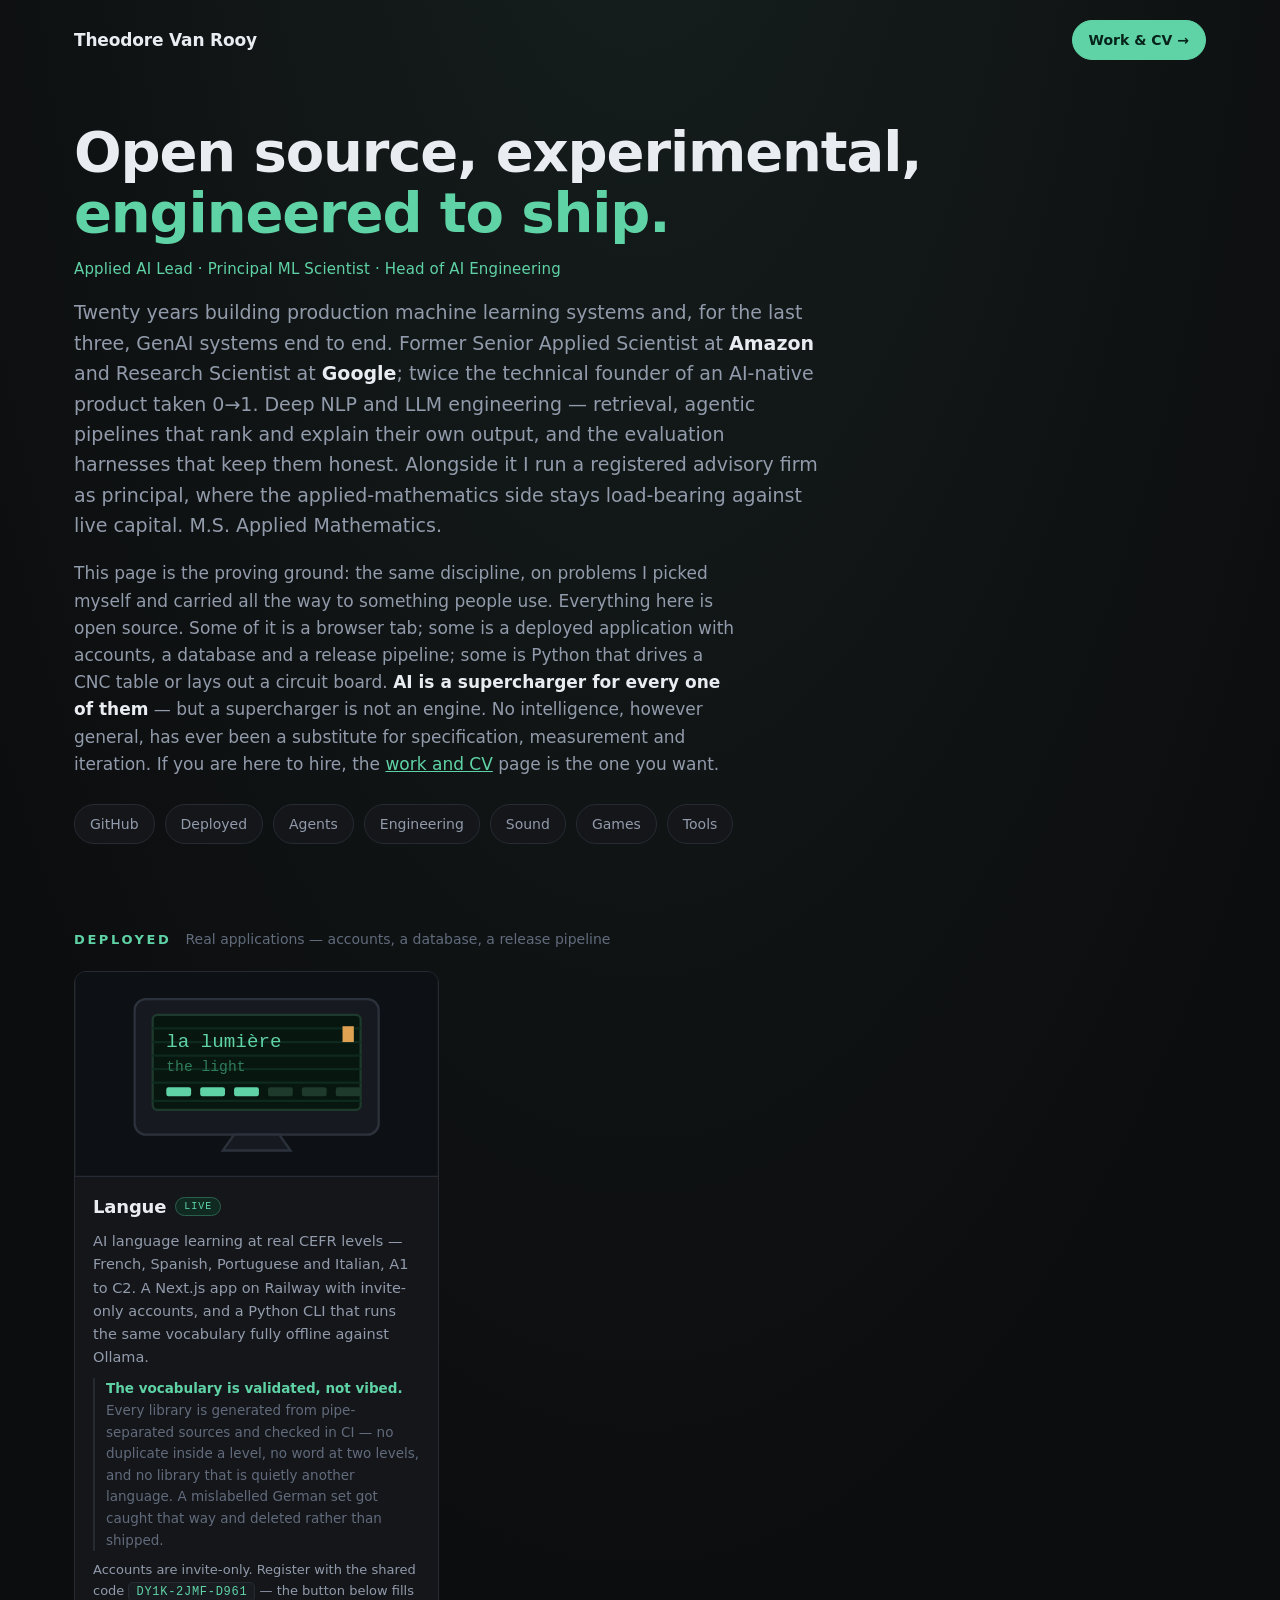
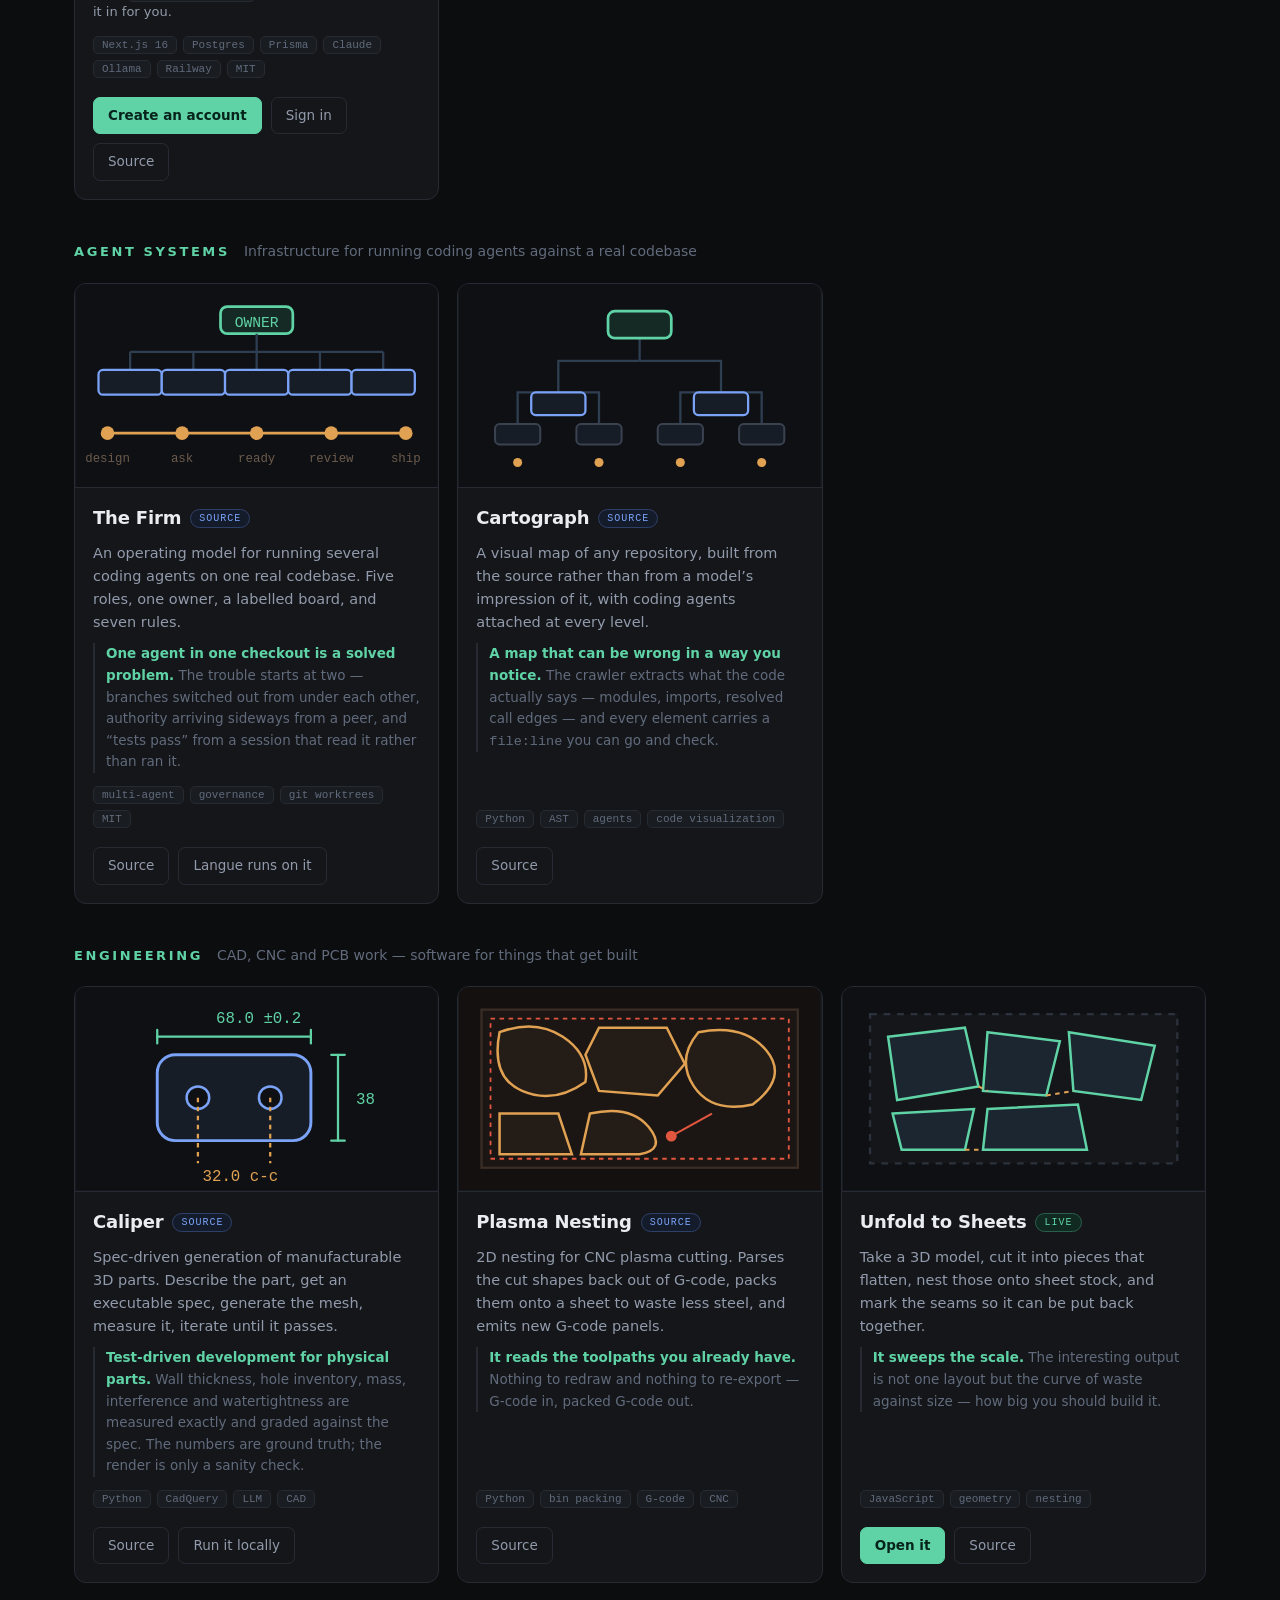
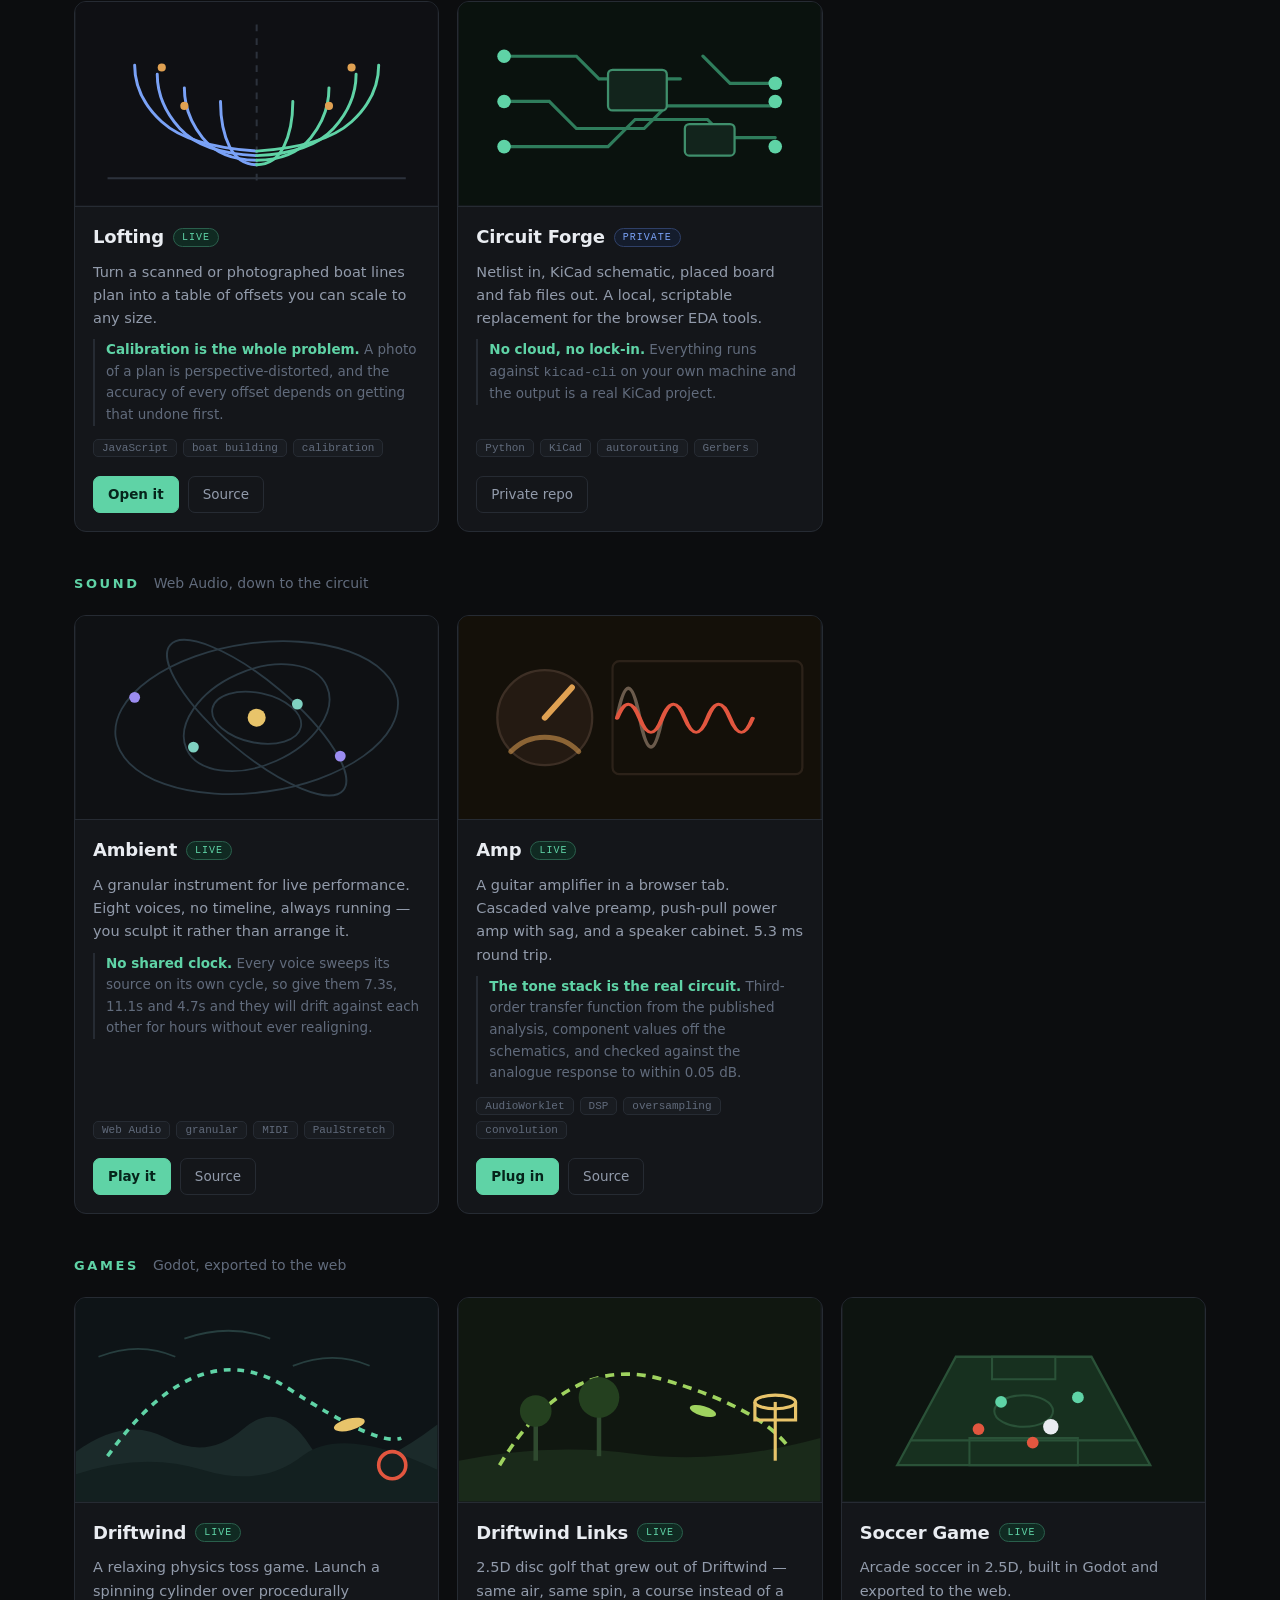
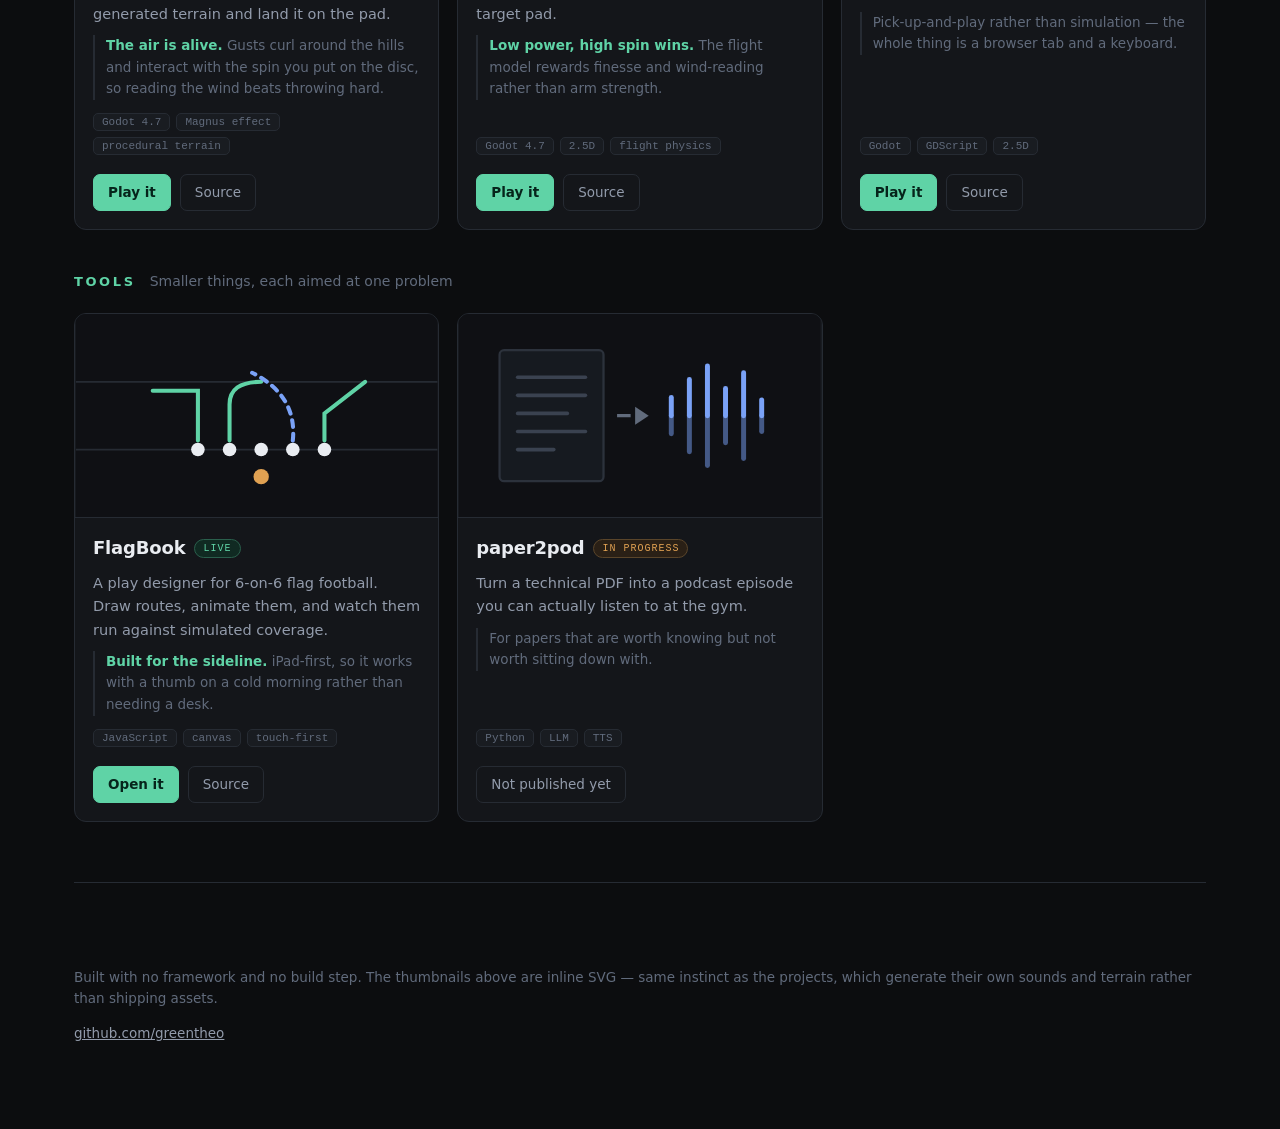
==== commit 9ee05a45: "Make the name legible and unquote the second paragraph The name in the top bar was 14px in --faint, " ====
--- a/index.html
+++ b/index.html
@@ -6,7 +6,7 @@
 <meta name="theme-color" content="#0c0d0f">
 <title>Theo Van Rooy — open source, experimental, engineered to ship</title>
 <meta name="description" content="Theodore Van Rooy &mdash; applied AI lead and principal ML scientist. Twenty years of production ML, three of GenAI systems end to end. Open source products carried all the way to something people use.">
-<link rel="stylesheet" href="css/style.css?v=3">
+<link rel="stylesheet" href="css/style.css?v=4">
 <link rel="icon" href="data:image/svg+xml,<svg xmlns='http://www.w3.org/2000/svg' viewBox='0 0 32 32'><circle cx='16' cy='16' r='11' fill='none' stroke='%235fd3a6' stroke-width='3'/></svg>">
 </head>
 <body>
--- a/css/style.css
+++ b/css/style.css
@@ -23,7 +23,7 @@
    scrolling, so it sits above the headline rather than in the link row. */
 .topbar{display:flex;align-items:center;justify-content:space-between;gap:16px;
   padding:20px 0 0}
-.topbar .whoami{font-size:14px;letter-spacing:.02em;color:var(--faint)}
+.topbar .whoami{font-size:17px;font-weight:600;letter-spacing:-.01em;color:var(--ink)}
 .topbar .cv{display:inline-flex;align-items:center;gap:7px;text-decoration:none;
   font-size:14px;font-weight:600;padding:8px 16px;border-radius:999px;
   color:#06241b;background:var(--accent);border:1px solid var(--accent);
@@ -97,8 +97,8 @@
 }
 
 /* The second paragraph of the header: what this page is, after the bio that
-   opens it. Anyone who wants the full career goes to /work/. */
-.bio{margin:26px 0 0;max-width:66ch;color:var(--dim);font-size:15px;
-  padding-left:14px;border-left:2px solid var(--line)}
+   opens it. Plain body text, a step down from the lede but not a pull quote.
+   Anyone who wants the full career goes to /work/. */
+.bio{margin:20px 0 0;max-width:62ch;color:var(--dim);font-size:clamp(15px,1.8vw,17px)}
 .bio b{color:var(--ink);font-weight:600}
 .bio a{color:var(--accent)}
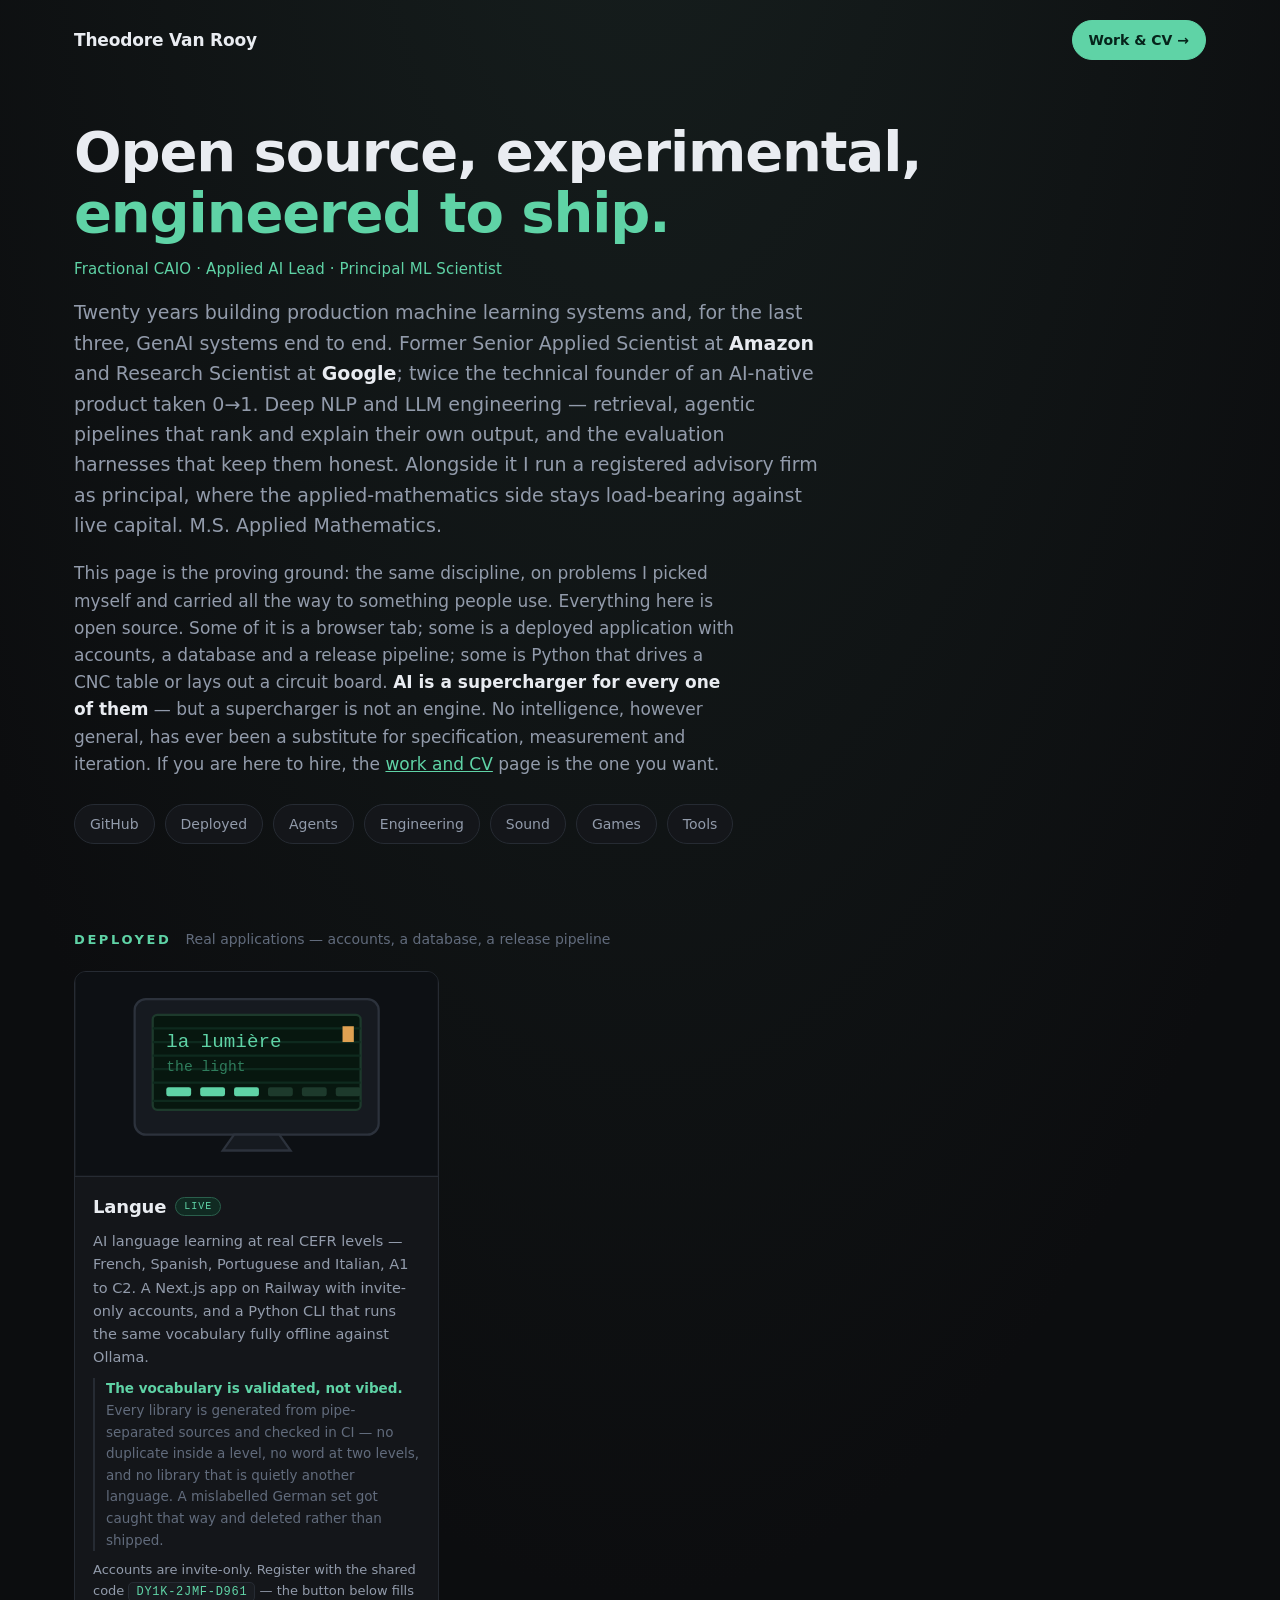
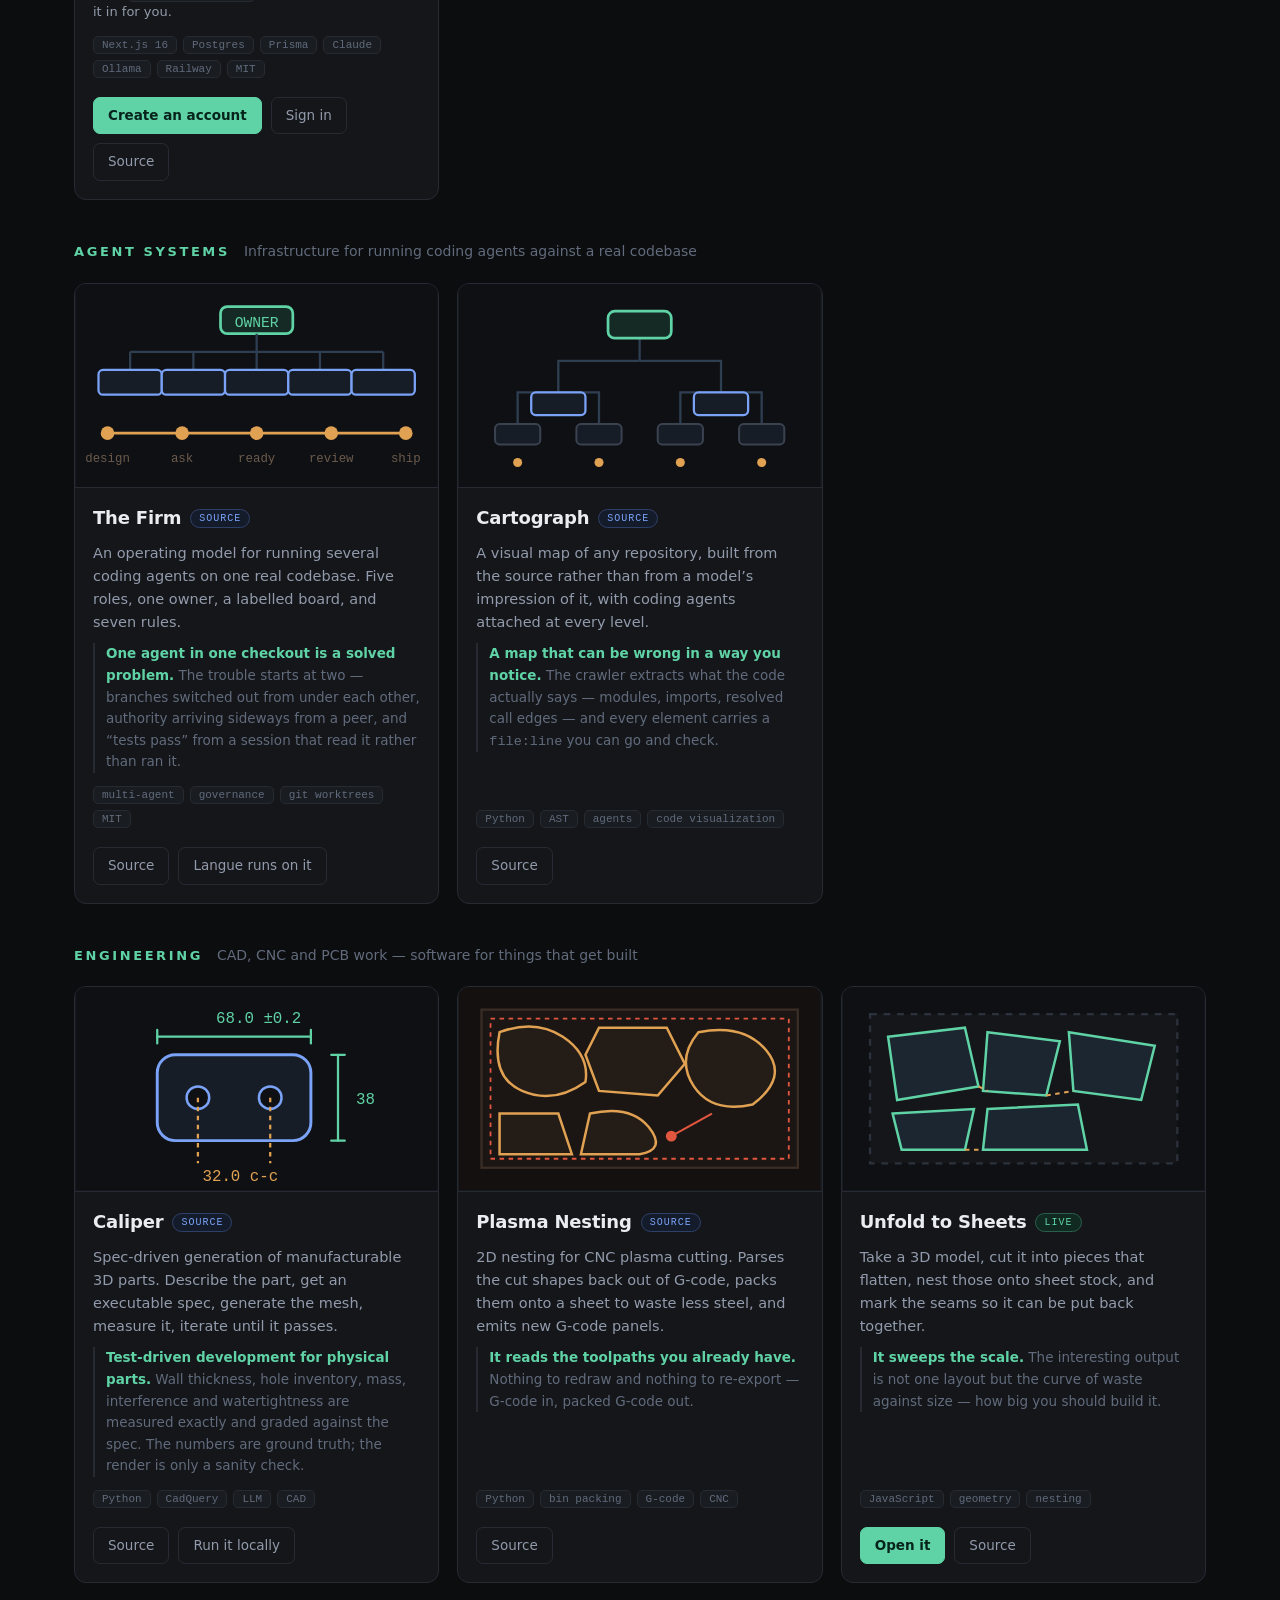
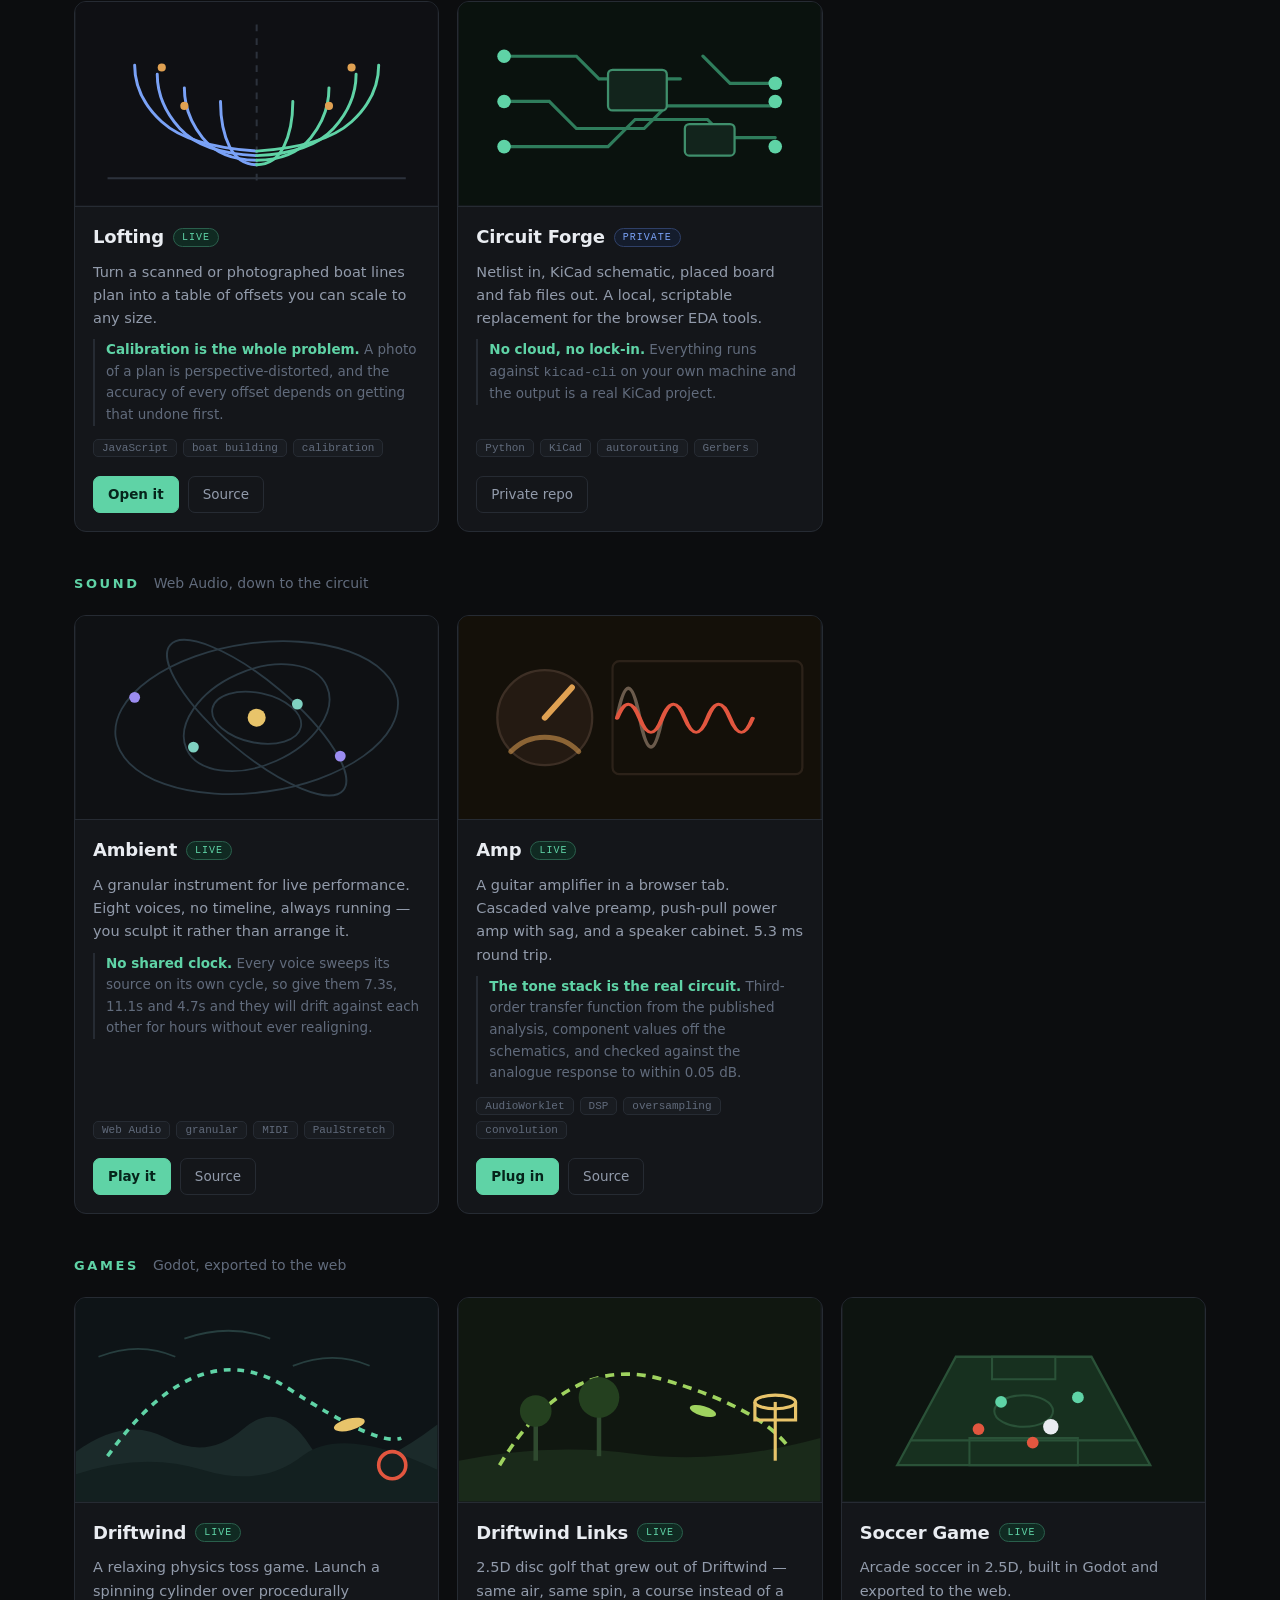
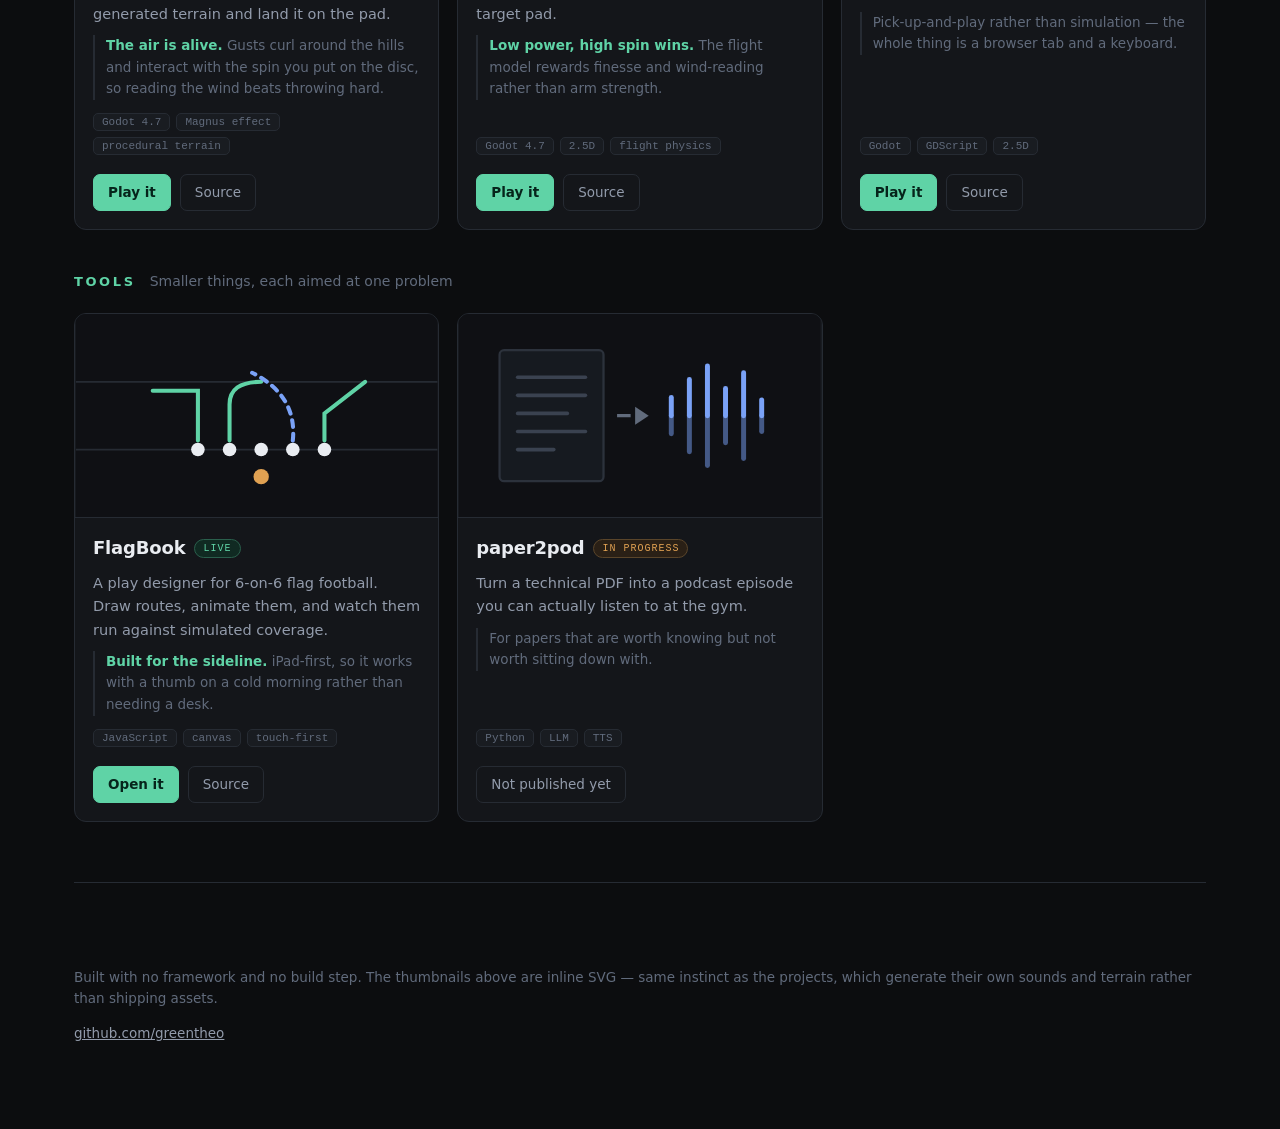
==== commit 596b0bf0: "Lead the role line with Fractional CAIO Replaces Head of AI Engineering, and goes first — it is the " ====
--- a/index.html
+++ b/index.html
@@ -20,7 +20,7 @@
 
 <header>
   <h1>Open source, experimental,<br><span>engineered to ship.</span></h1>
-  <p class="role">Applied AI Lead &middot; Principal ML Scientist &middot; Head of AI Engineering</p>
+  <p class="role">Fractional CAIO &middot; Applied AI Lead &middot; Principal ML Scientist</p>
   <p class="lede">Twenty years building production machine learning systems and, for the last three,
     GenAI systems end to end. Former Senior Applied Scientist at <b>Amazon</b> and Research Scientist
     at <b>Google</b>; twice the technical founder of an AI-native product taken 0&rarr;1. Deep NLP and
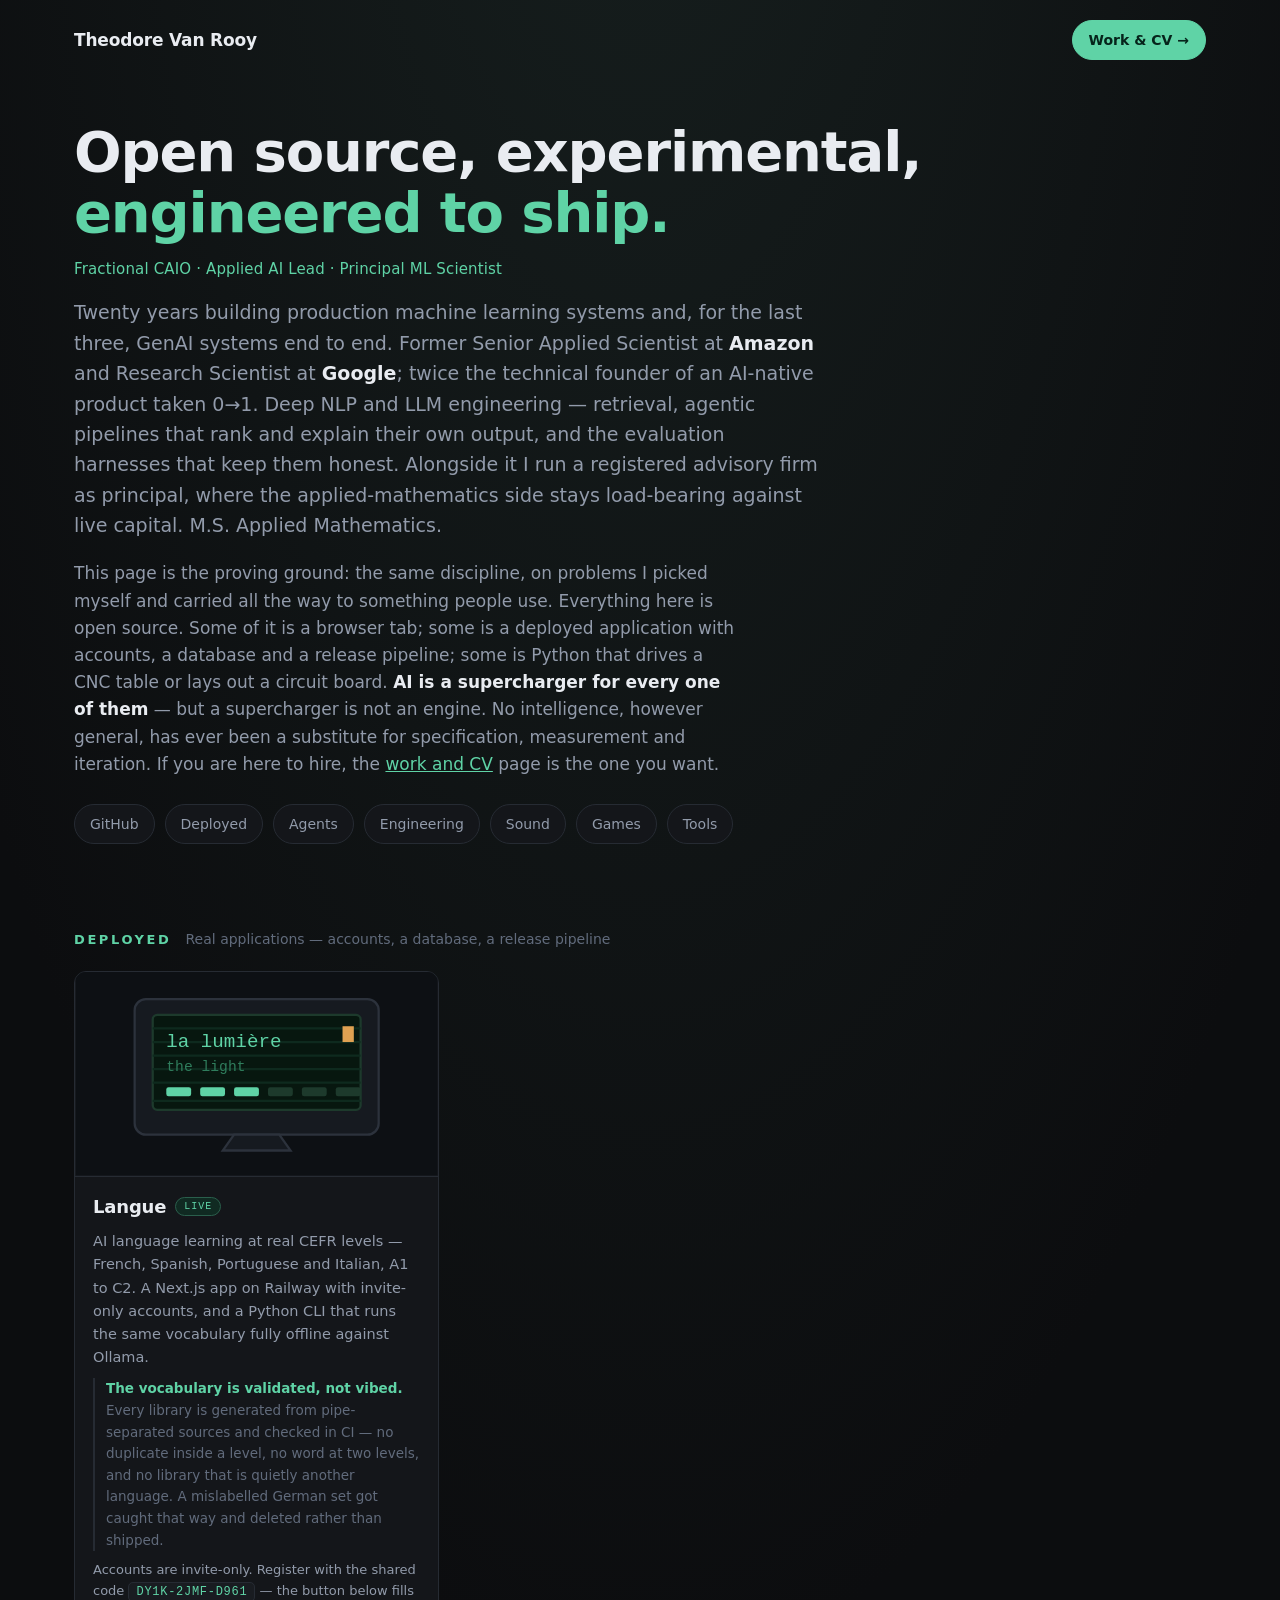
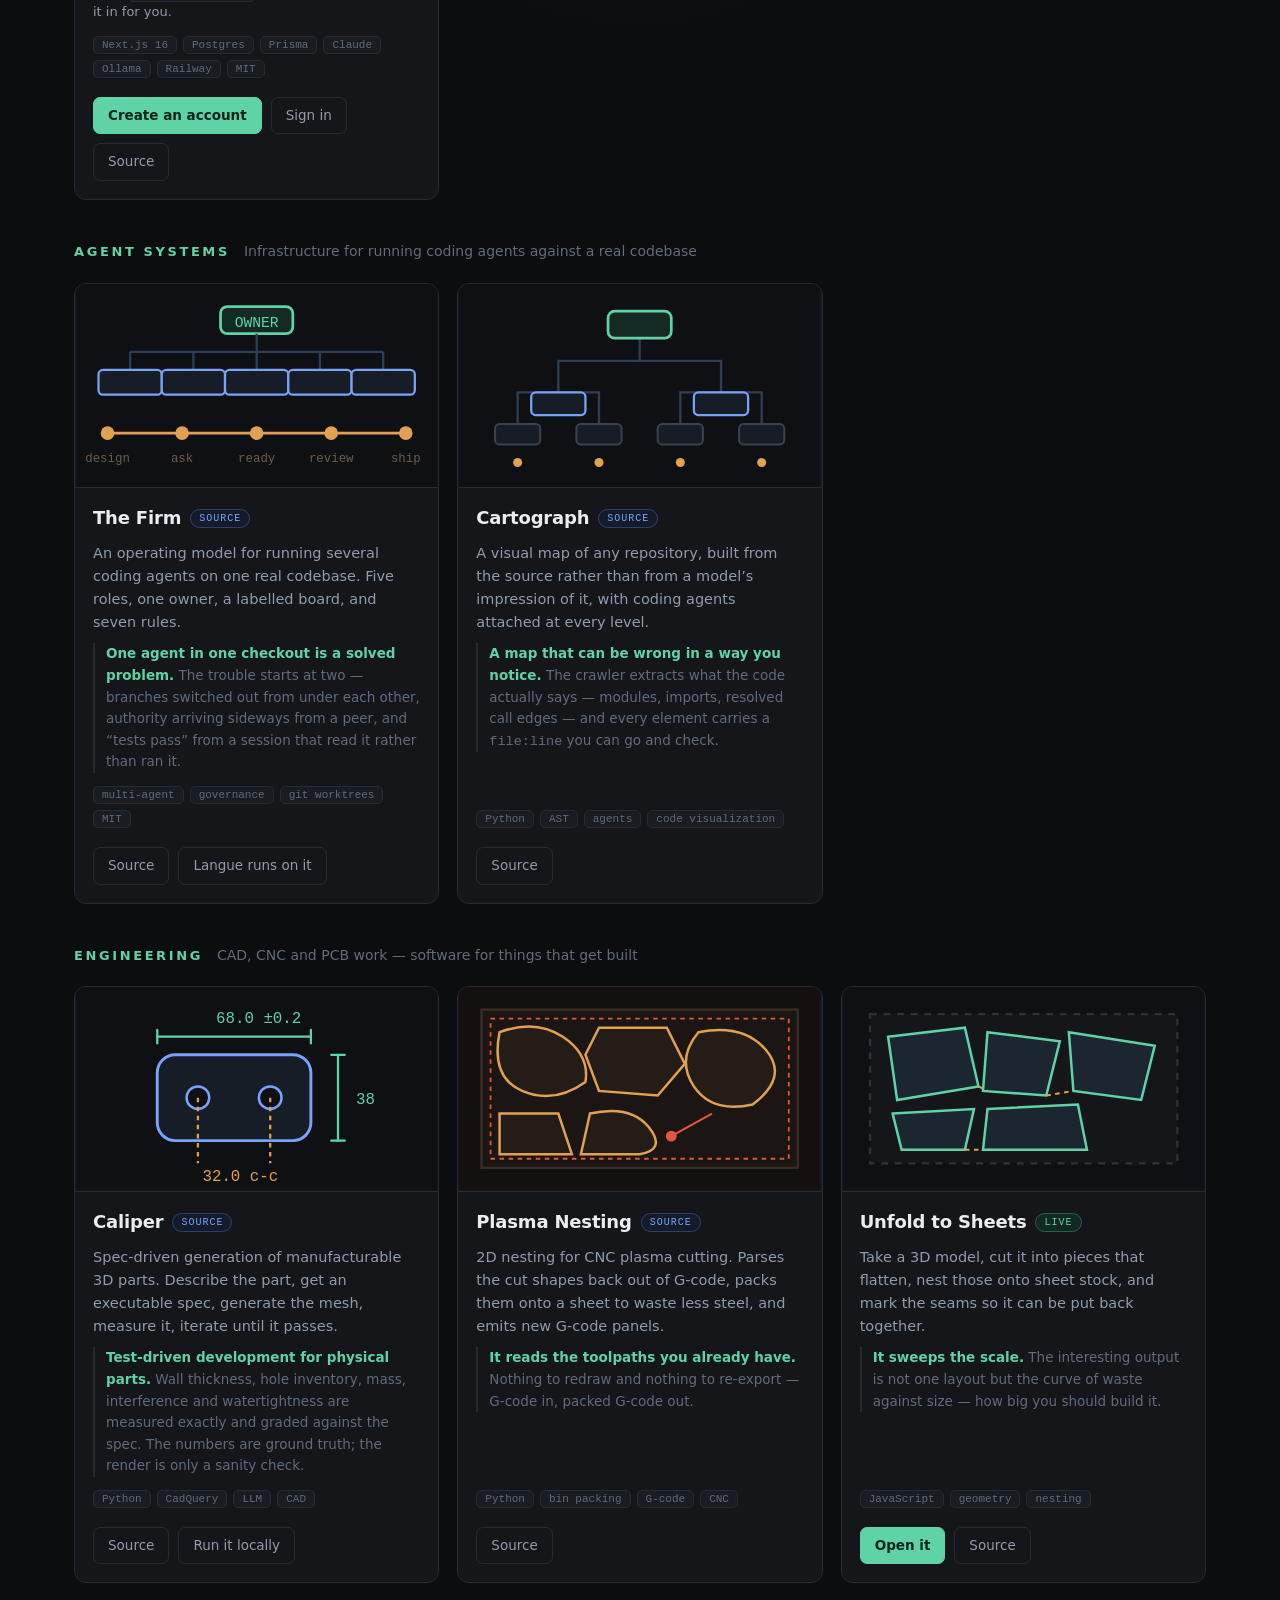
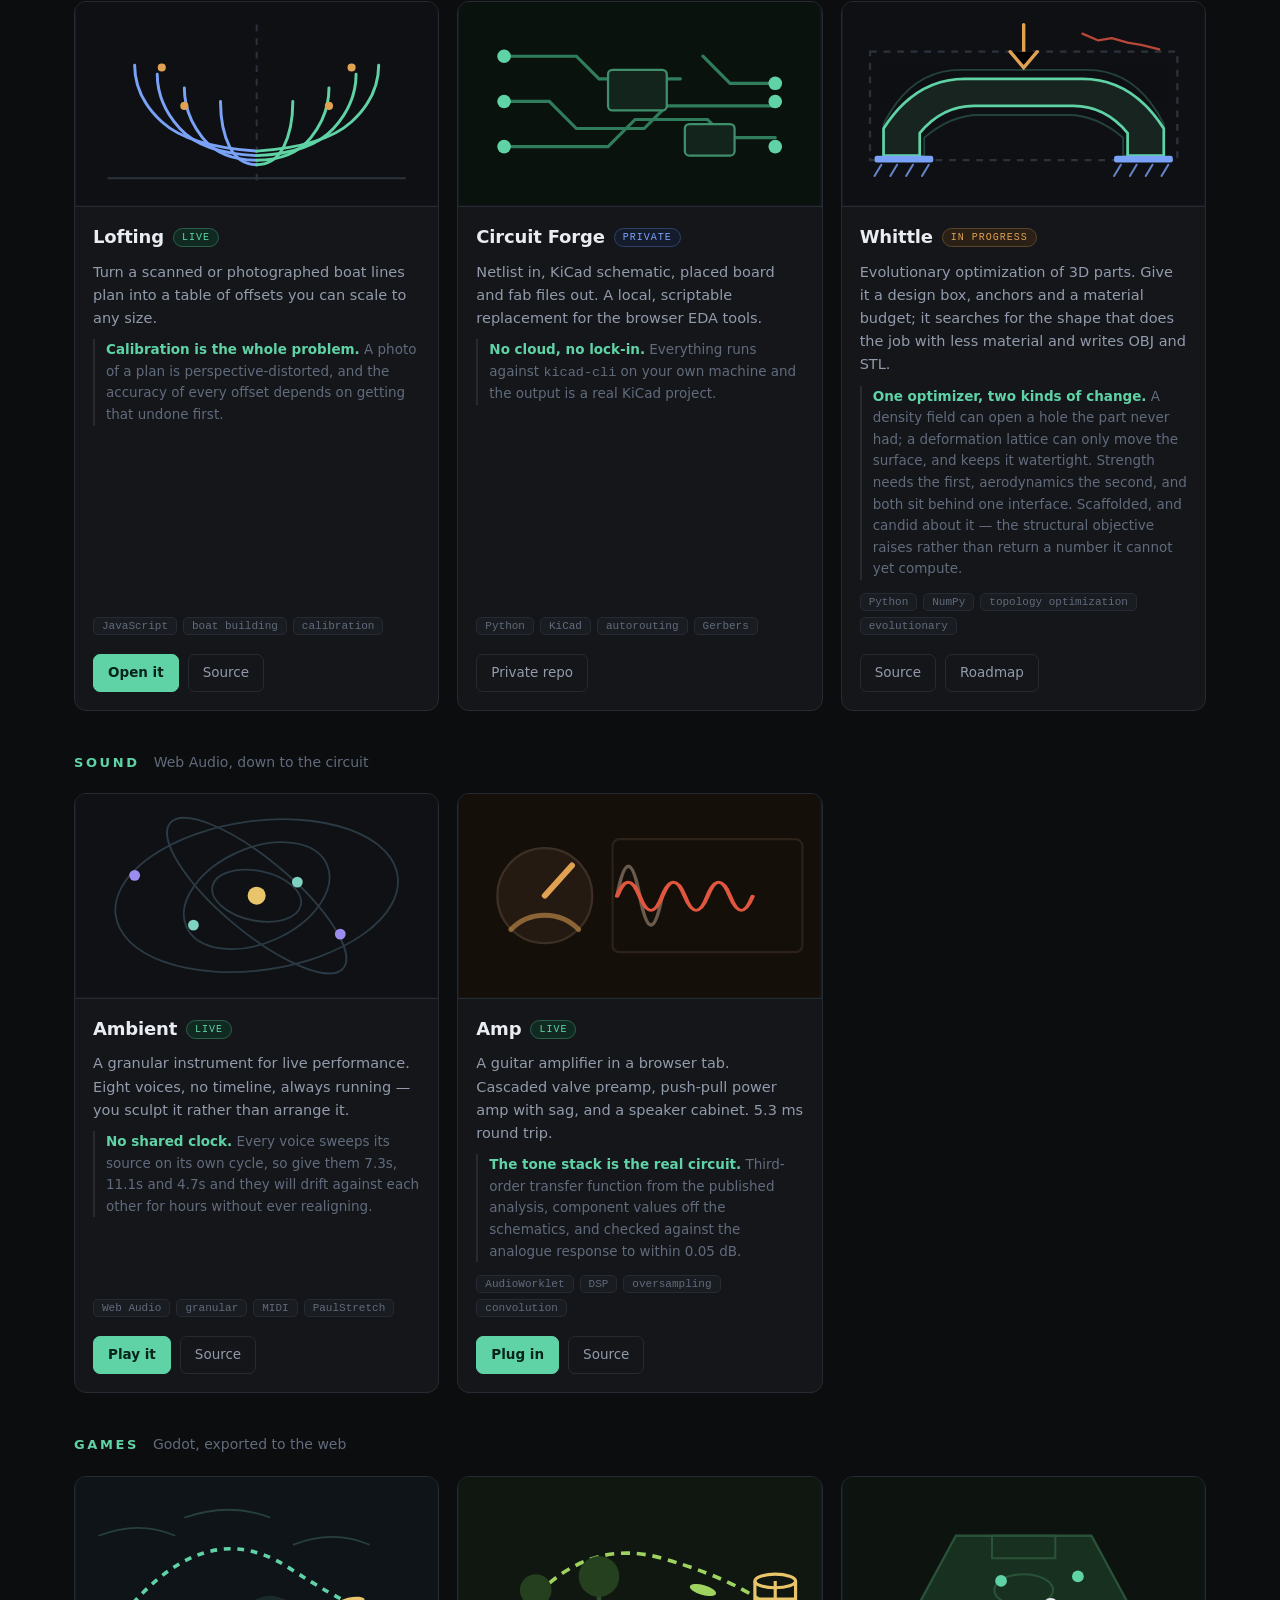
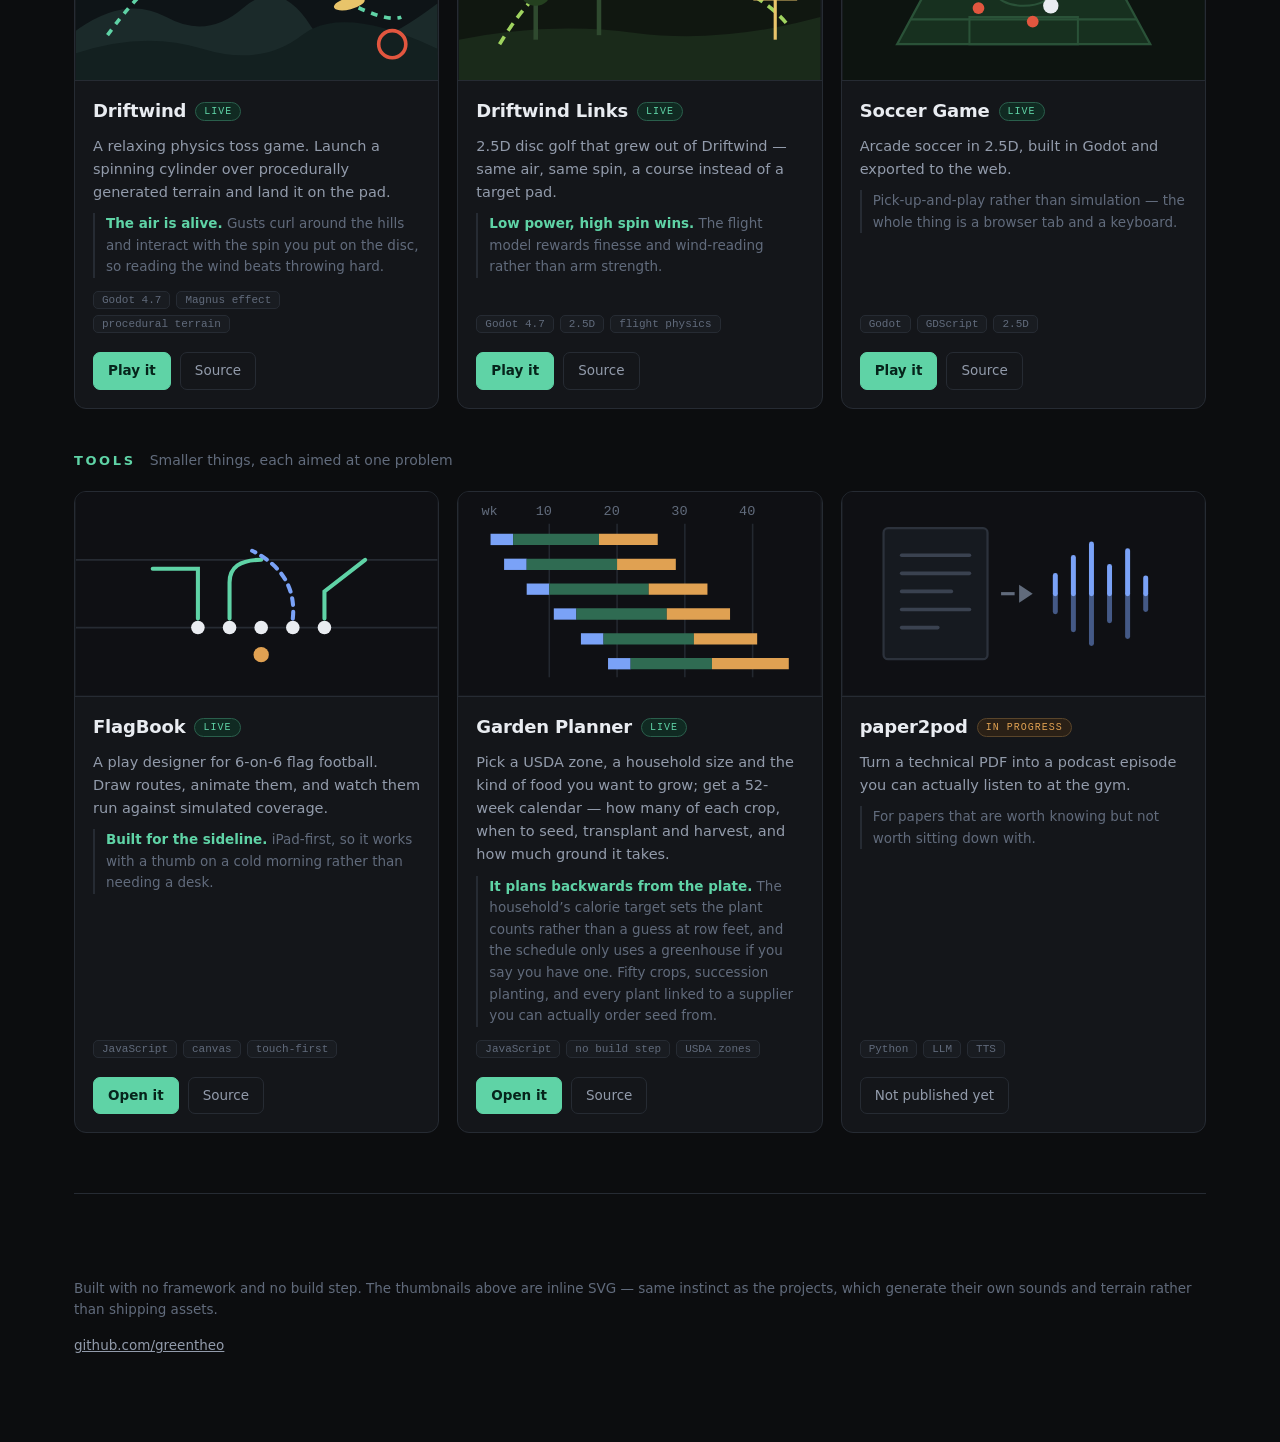
==== commit 2d36a62b: "Add Whittle and Garden Planner cards Whittle goes in Engineering with an in-progress pill: the repo " ====
--- a/index.html
+++ b/index.html
@@ -337,6 +337,45 @@
         <div class="cta"><a href="https://github.com/greentheo">Private repo</a></div>
       </div>
     </article>
+    <article class="card">
+      <svg class="thumb" viewBox="0 0 160 90" role="img" aria-label="A loaded bracket evolving into a truss">
+        <rect width="160" height="90" fill="#0f1014"/>
+        <rect x="12" y="22" width="136" height="48" fill="none" stroke="#2c323c" stroke-dasharray="3 3"/>
+        <g fill="none" stroke="#5fd3a6" stroke-width=".8" opacity=".26">
+          <path d="M18 68 V54 Q30 30 52 30 H108 Q130 30 142 54 V68 H128 V56 Q120 44 104 44 H56 Q40 44 32 56 V68 Z"/>
+          <path d="M18 68 V58 Q36 38 58 38 H102 Q124 38 142 58 V68 H124 V60 Q112 50 100 50 H60 Q48 50 36 60 V68 Z"/>
+        </g>
+        <path d="M18 68 V56 Q32 34 54 34 H106 Q128 34 142 56 V68 H126 V58 Q116 46 102 46 H58 Q44 46 34 58 V68 Z"
+          fill="#17241f" stroke="#5fd3a6" stroke-width="1.2" stroke-linejoin="round"/>
+        <g stroke="#e0a152" stroke-width="1.5" stroke-linecap="round">
+          <path d="M80 10 V28"/><path d="M74 22 L80 29 L86 22"/>
+        </g>
+        <g fill="#7aa2f7">
+          <rect x="14" y="68" width="26" height="3" rx="1"/><rect x="120" y="68" width="26" height="3" rx="1"/>
+        </g>
+        <g stroke="#7aa2f7" stroke-width=".9" stroke-linecap="round" opacity=".8">
+          <path d="M17 72 l-3 5"/><path d="M24 72 l-3 5"/><path d="M31 72 l-3 5"/><path d="M38 72 l-3 5"/>
+          <path d="M123 72 l-3 5"/><path d="M130 72 l-3 5"/><path d="M137 72 l-3 5"/><path d="M144 72 l-3 5"/>
+        </g>
+        <path d="M106 14 l7 3 6 -1 7 2 6 1 8 2" fill="none" stroke="#e2563f" stroke-width="1"
+          stroke-linejoin="round" stroke-linecap="round" opacity=".8"/>
+      </svg>
+      <div class="body">
+        <div class="title"><h3>Whittle</h3><span class="pill wip">in progress</span></div>
+        <p class="what">Evolutionary optimization of 3D parts. Give it a design box, anchors and
+          a material budget; it searches for the shape that does the job with less material and
+          writes OBJ and STL.</p>
+        <p class="why"><b>One optimizer, two kinds of change.</b> A density field can open a hole
+          the part never had; a deformation lattice can only move the surface, and keeps it
+          watertight. Strength needs the first, aerodynamics the second, and both sit behind one
+          interface. Scaffolded, and candid about it &mdash; the structural objective raises
+          rather than return a number it cannot yet compute.</p>
+        <div class="tags"><span class="tag">Python</span><span class="tag">NumPy</span>
+          <span class="tag">topology optimization</span><span class="tag">evolutionary</span></div>
+        <div class="cta"><a href="https://github.com/greentheo/whittle">Source</a>
+          <a href="https://github.com/greentheo/whittle/blob/main/ROADMAP.md">Roadmap</a></div>
+      </div>
+    </article>
 
   </div>
 </section>
@@ -533,6 +572,48 @@
         </div>
       </div>
     </article>
+    <article class="card">
+      <svg class="thumb" viewBox="0 0 160 90" role="img" aria-label="A planting calendar of seed, grow and harvest bars">
+        <rect width="160" height="90" fill="#0f1014"/>
+        <g stroke="#232830" stroke-width=".7">
+          <path d="M40 14 V82"/><path d="M70 14 V82"/><path d="M100 14 V82"/><path d="M130 14 V82"/>
+        </g>
+        <g fill="#616b7c" font-family="ui-monospace,monospace" font-size="6">
+          <text x="10" y="10">wk</text><text x="34" y="10">10</text><text x="64" y="10">20</text>
+          <text x="94" y="10">30</text><text x="124" y="10">40</text>
+        </g>
+        <g stroke-width="5">
+          <path d="M14 21 H24" stroke="#7aa2f7"/><path d="M24 21 H62" stroke="#2f6b52"/>
+          <path d="M62 21 H88" stroke="#e0a152"/>
+          <path d="M20 32 H30" stroke="#7aa2f7"/><path d="M30 32 H70" stroke="#2f6b52"/>
+          <path d="M70 32 H96" stroke="#e0a152"/>
+          <path d="M30 43 H40" stroke="#7aa2f7"/><path d="M40 43 H84" stroke="#2f6b52"/>
+          <path d="M84 43 H110" stroke="#e0a152"/>
+          <path d="M42 54 H52" stroke="#7aa2f7"/><path d="M52 54 H92" stroke="#2f6b52"/>
+          <path d="M92 54 H120" stroke="#e0a152"/>
+          <path d="M54 65 H64" stroke="#7aa2f7"/><path d="M64 65 H104" stroke="#2f6b52"/>
+          <path d="M104 65 H132" stroke="#e0a152"/>
+          <path d="M66 76 H76" stroke="#7aa2f7"/><path d="M76 76 H112" stroke="#2f6b52"/>
+          <path d="M112 76 H146" stroke="#e0a152"/>
+        </g>
+      </svg>
+      <div class="body">
+        <div class="title"><h3>Garden Planner</h3><span class="pill live">live</span></div>
+        <p class="what">Pick a USDA zone, a household size and the kind of food you want to grow;
+          get a 52-week calendar &mdash; how many of each crop, when to seed, transplant and
+          harvest, and how much ground it takes.</p>
+        <p class="why"><b>It plans backwards from the plate.</b> The household&rsquo;s calorie
+          target sets the plant counts rather than a guess at row feet, and the schedule only
+          uses a greenhouse if you say you have one. Fifty crops, succession planting, and every
+          plant linked to a supplier you can actually order seed from.</p>
+        <div class="tags"><span class="tag">JavaScript</span><span class="tag">no build step</span>
+          <span class="tag">USDA zones</span></div>
+        <div class="cta">
+          <a class="play" href="https://greentheo.github.io/garden_planner/">Open it</a>
+          <a href="https://github.com/greentheo/garden_planner">Source</a>
+        </div>
+      </div>
+    </article>
 
     <article class="card">
       <svg class="thumb" viewBox="0 0 160 90" role="img" aria-label="A paper turning into audio">
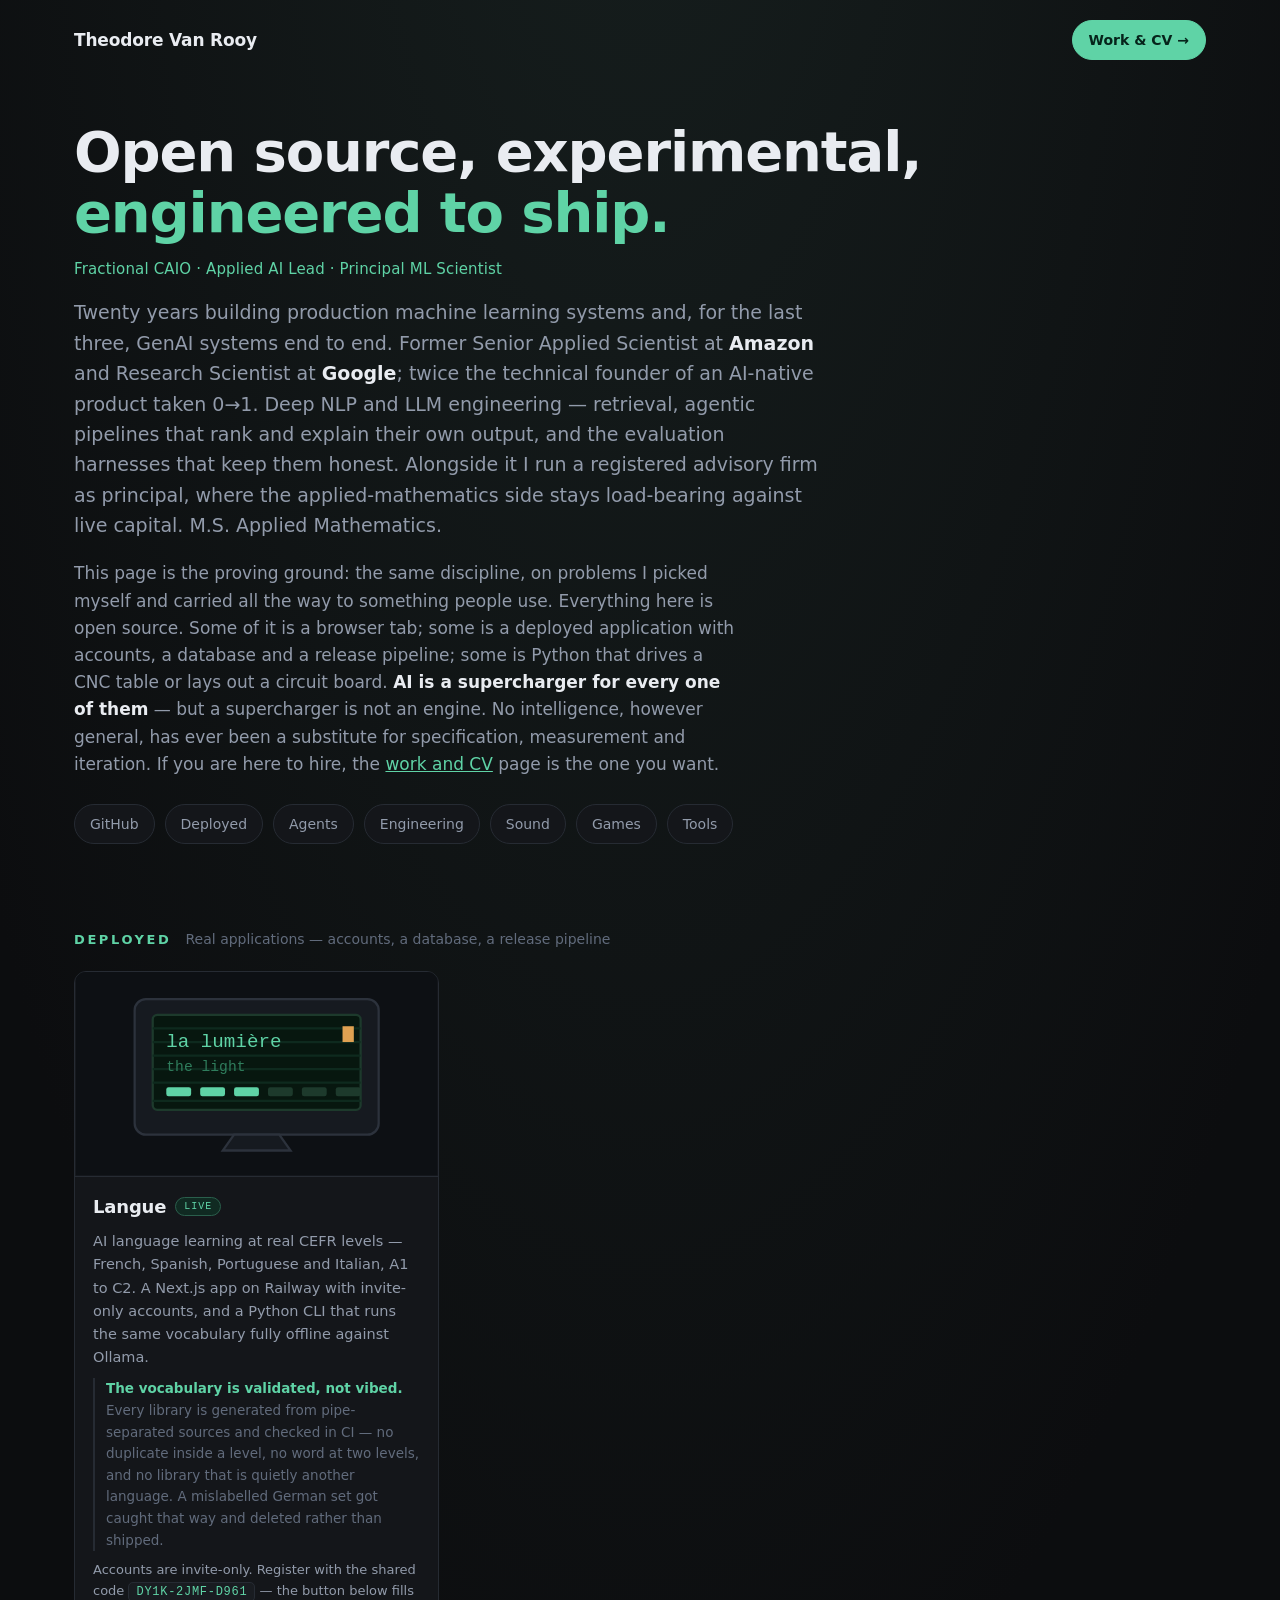
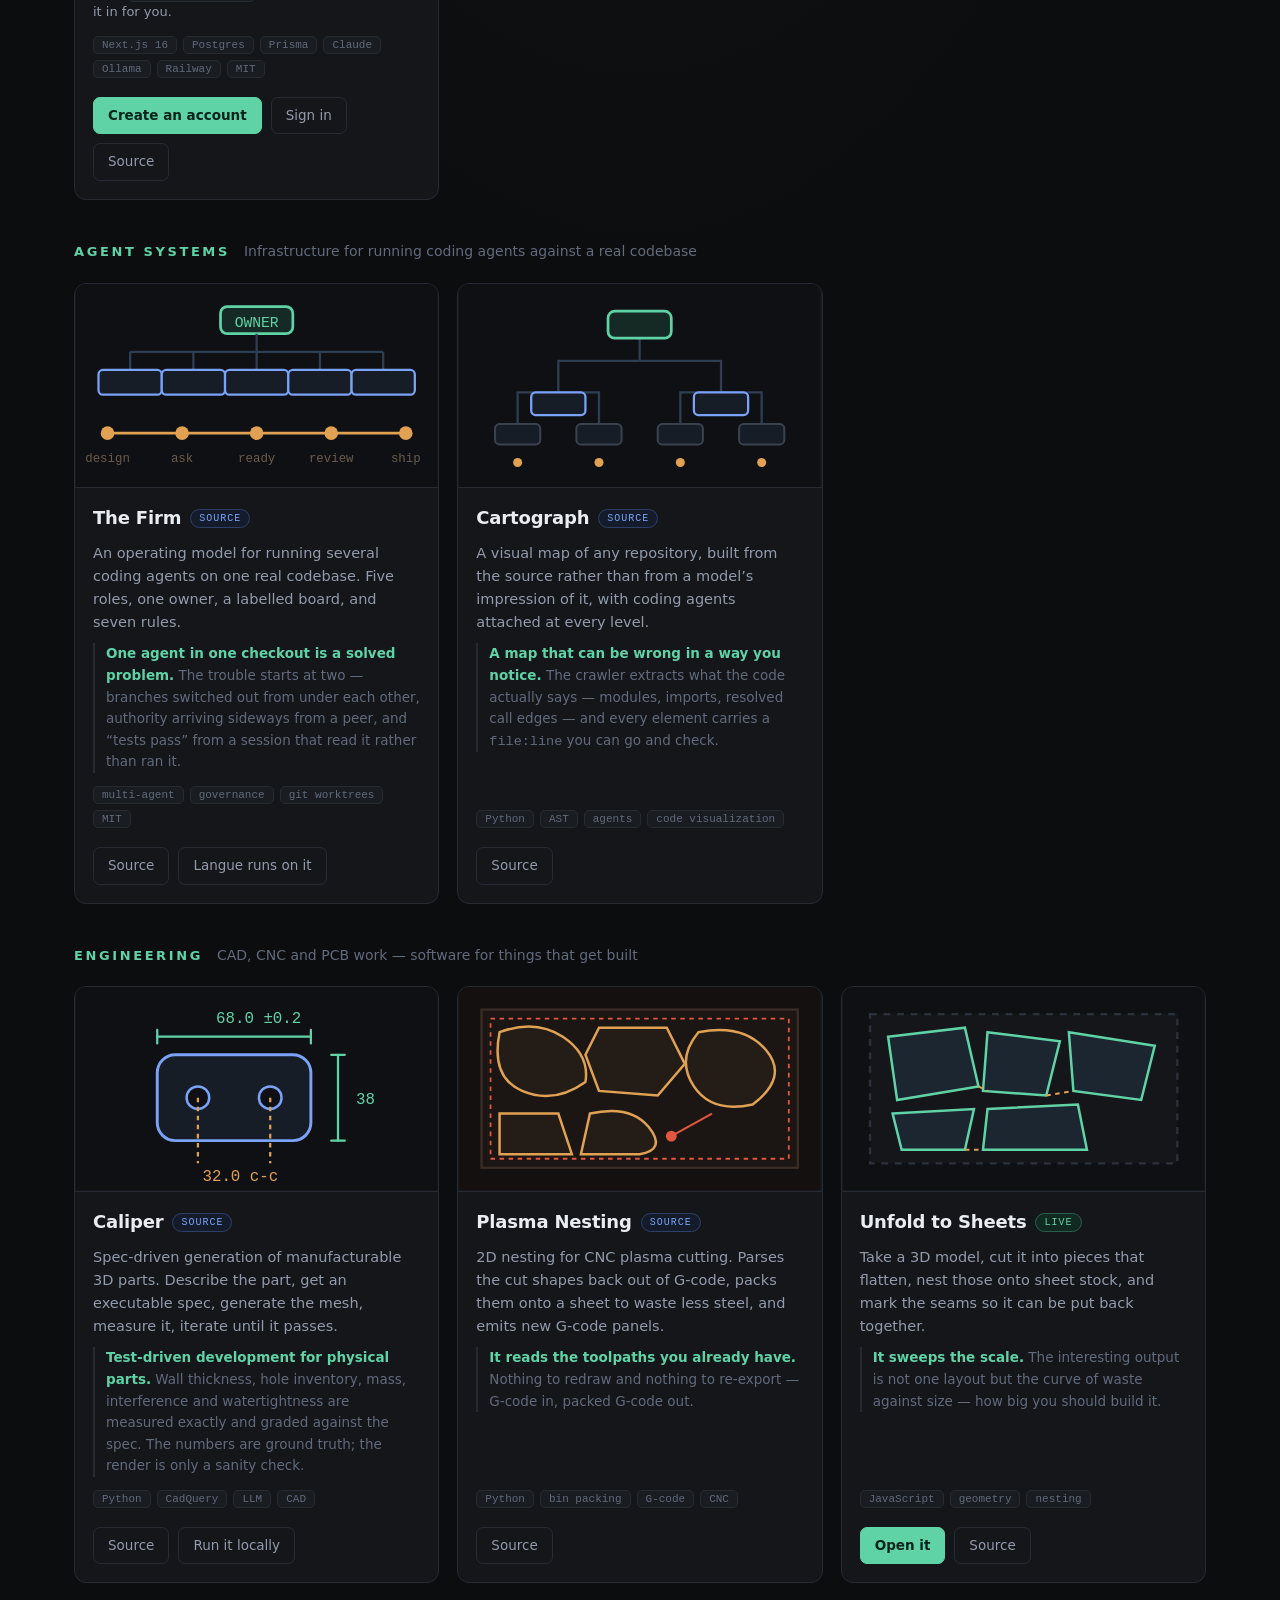
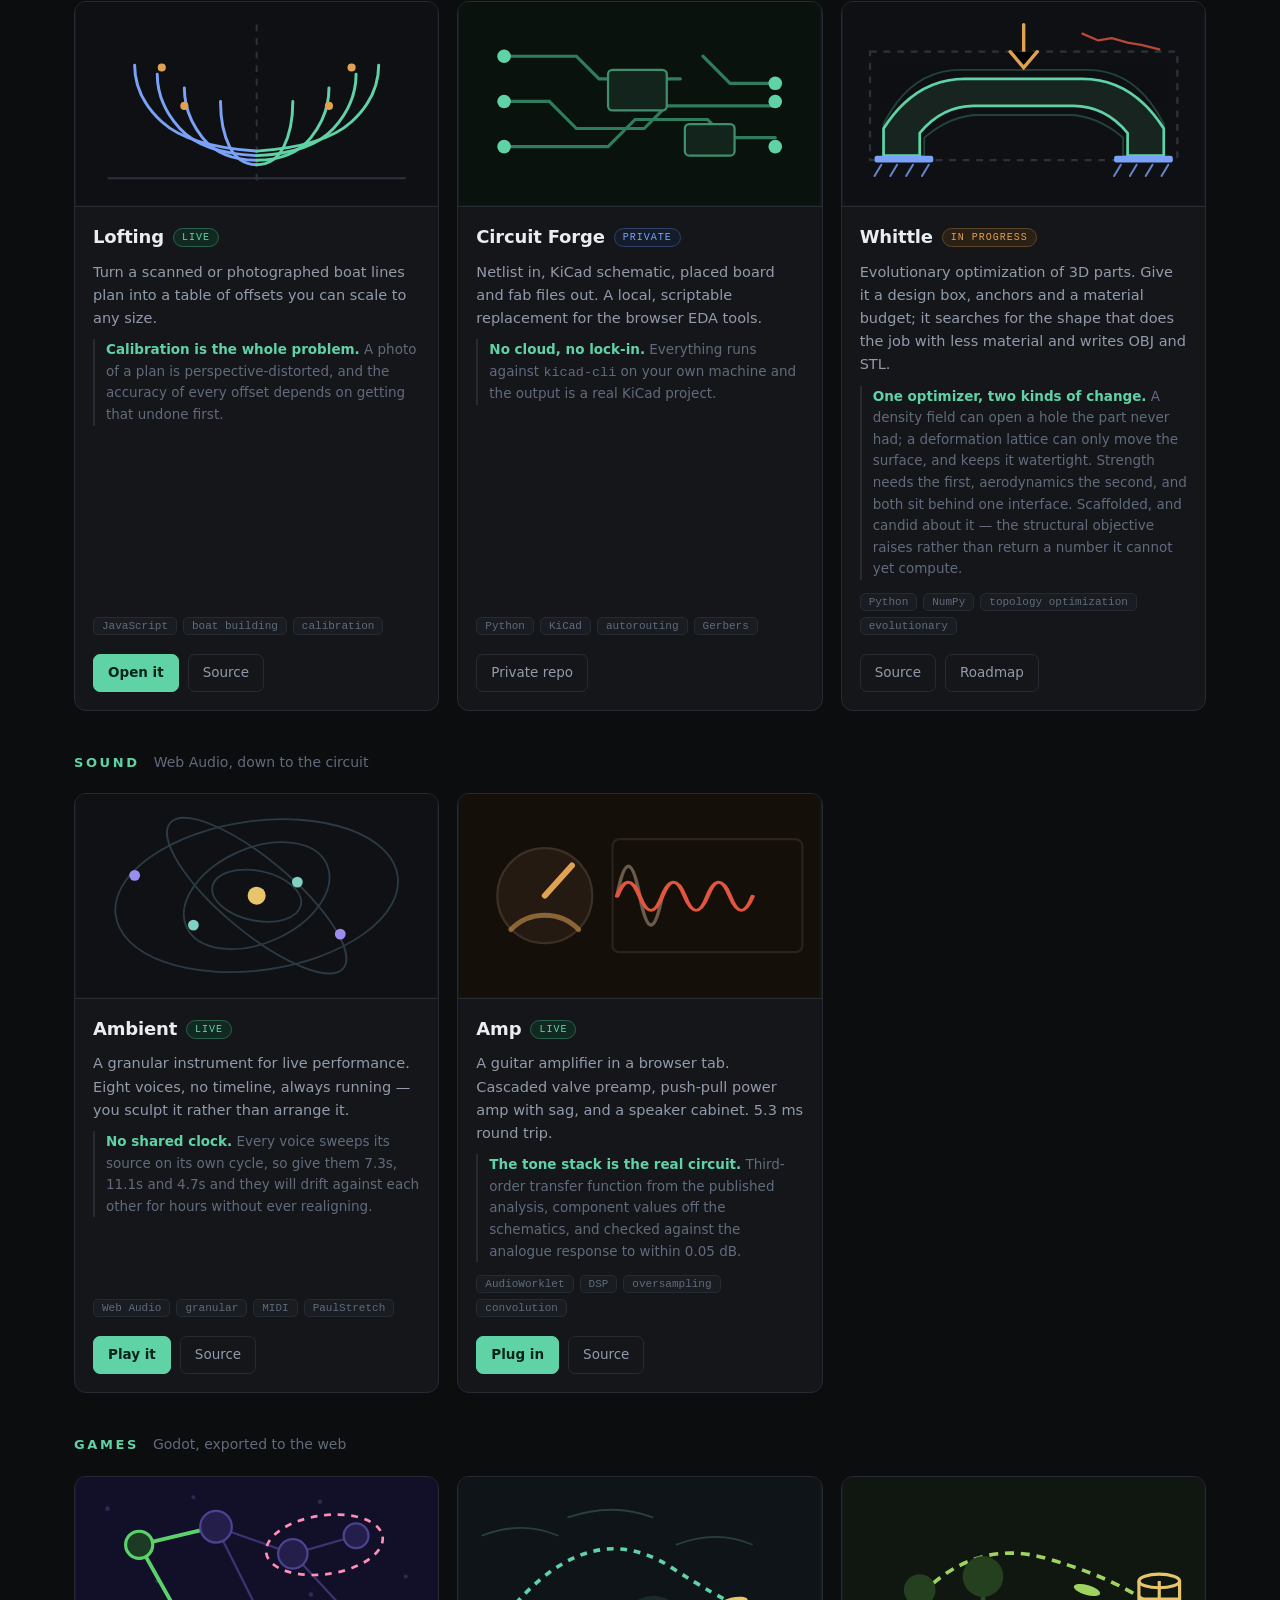
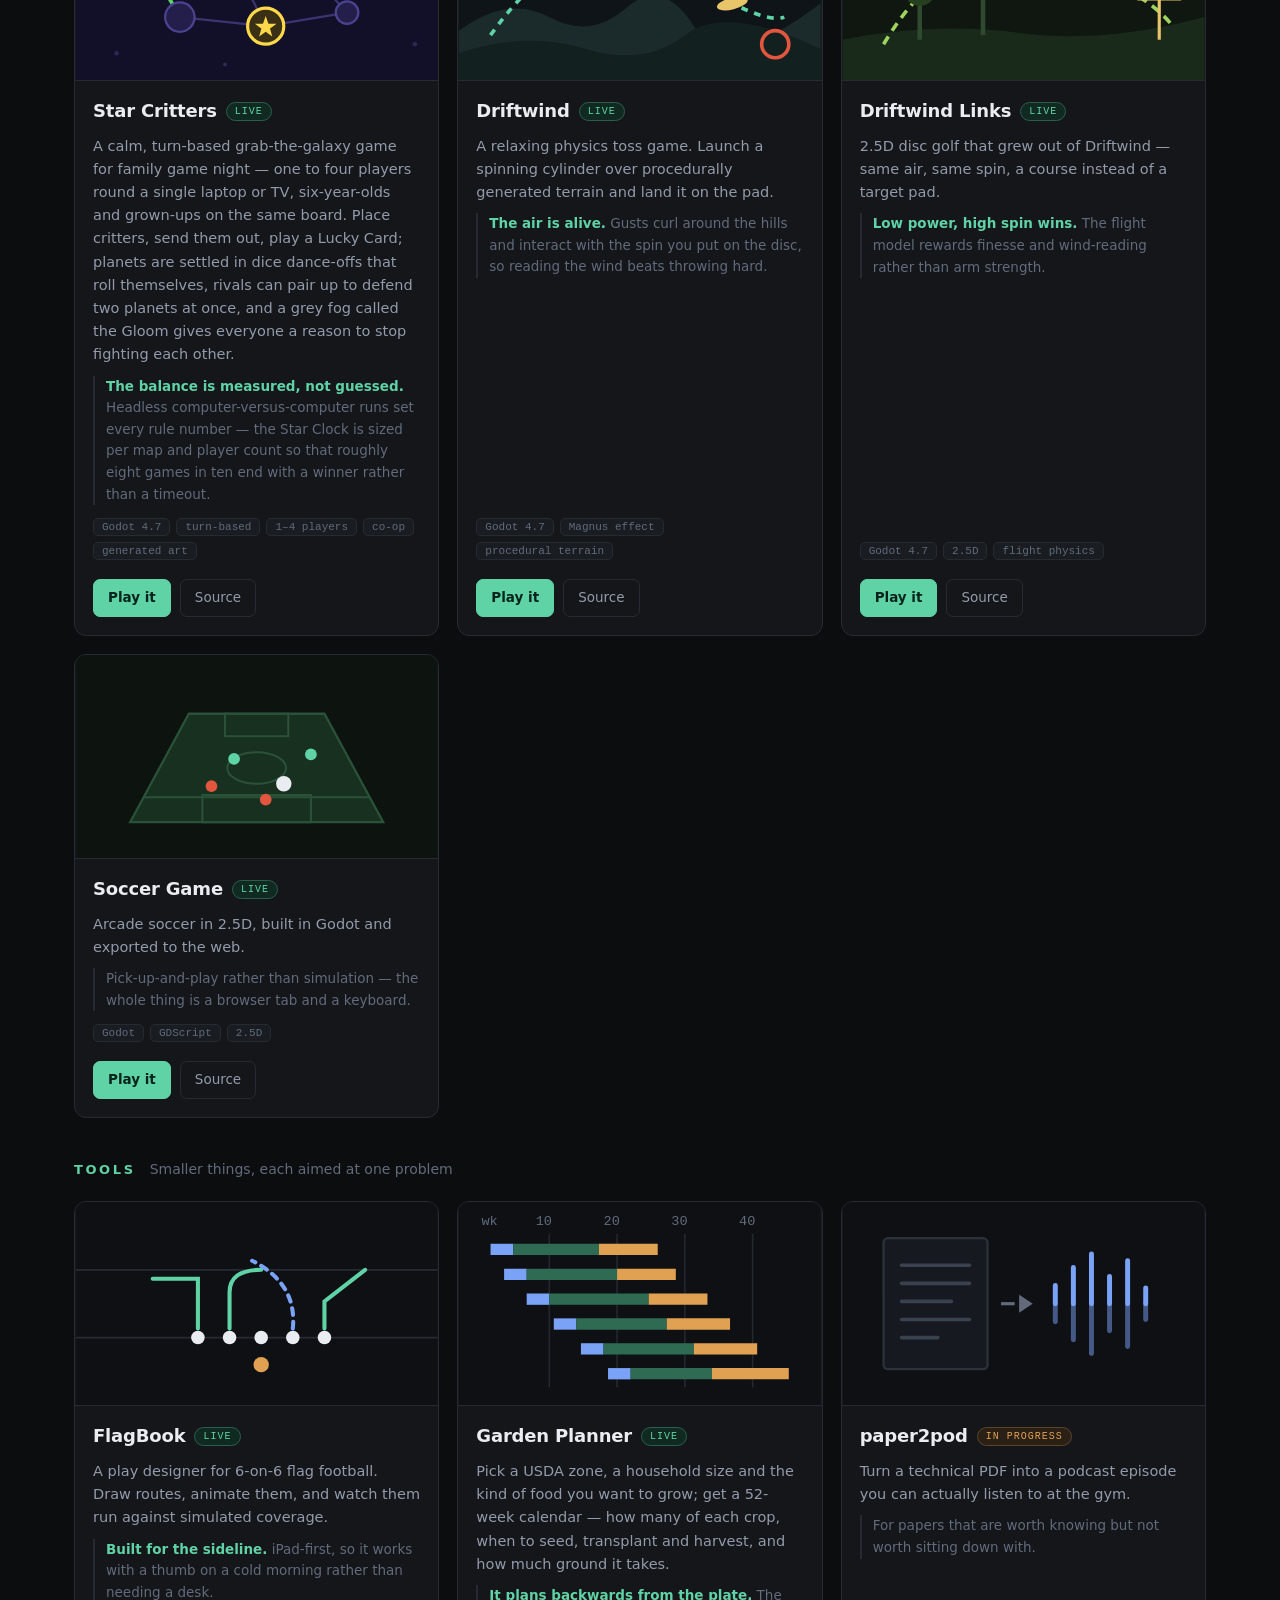
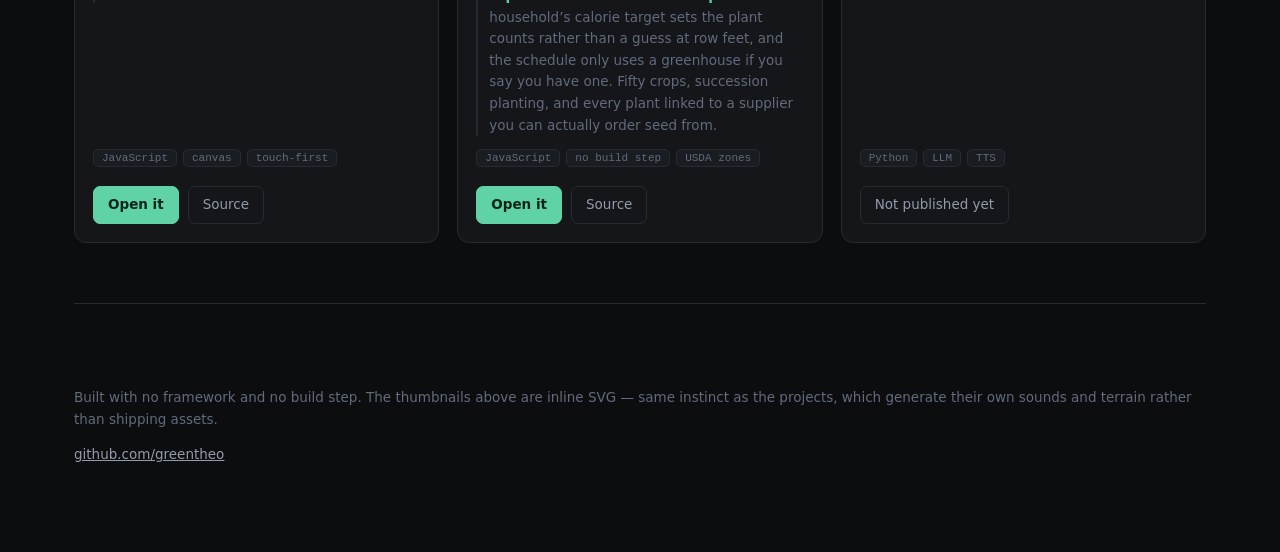
==== commit 09276d9e: "Add Star Critters to the games A turn-based family strategy game in Godot, exported to the web like " ====
--- a/index.html
+++ b/index.html
@@ -453,6 +453,54 @@
   <div class="grid">
 
     <article class="card">
+      <svg class="thumb" viewBox="0 0 160 90" role="img"
+        aria-label="Planets joined by lanes, two held by one player and two ringed as allies">
+        <rect width="160" height="90" fill="#120f29"/>
+        <g fill="#2b2a55">
+          <circle cx="14" cy="14" r="1"/><circle cx="52" cy="9" r=".9"/><circle cx="108" cy="11" r="1"/>
+          <circle cx="146" cy="44" r=".9"/><circle cx="18" cy="78" r="1"/><circle cx="66" cy="83" r=".9"/>
+          <circle cx="150" cy="74" r="1"/><circle cx="36" cy="46" r=".9"/><circle cx="104" cy="52" r="1"/>
+        </g>
+        <g stroke="#3a3570" stroke-width="1" fill="none" stroke-linecap="round">
+          <path d="M62 22 L96 34"/><path d="M96 34 L124 26"/><path d="M46 62 L84 66"/>
+          <path d="M84 66 L120 60"/><path d="M62 22 L84 66"/><path d="M96 34 L120 60"/>
+        </g>
+        <g stroke="#5ad16a" stroke-width="1.7" fill="none" stroke-linecap="round">
+          <path d="M28 30 L62 22"/><path d="M28 30 L46 62"/>
+        </g>
+        <ellipse cx="110" cy="30" rx="26" ry="13" fill="none" stroke="#ff8fb5" stroke-width="1.2"
+          stroke-dasharray="3 3" transform="rotate(-8 110 30)"/>
+        <g fill="#241f4a" stroke="#4a4490">
+          <circle cx="62" cy="22" r="7"/><circle cx="96" cy="34" r="6.5"/>
+          <circle cx="124" cy="26" r="5.5"/><circle cx="46" cy="62" r="6.5"/>
+          <circle cx="120" cy="60" r="5"/>
+        </g>
+        <circle cx="28" cy="30" r="6" fill="#1c3a24" stroke="#5ad16a" stroke-width="1.4"/>
+        <circle cx="84" cy="66" r="8" fill="#3a3016" stroke="#ffd94a" stroke-width="1.4"/>
+        <path d="M84 61.5 L85.2 64.9 L88.8 65 L85.9 67.1 L86.9 70.6 L84 68.5
+                 L81.1 70.6 L82.1 67.1 L79.2 65 L82.8 64.9Z" fill="#ffd94a"/>
+      </svg>
+      <div class="body">
+        <div class="title"><h3>Star Critters</h3><span class="pill live">live</span></div>
+        <p class="what">A calm, turn-based grab-the-galaxy game for family game night &mdash; one to
+          four players round a single laptop or TV, six-year-olds and grown-ups on the same board.
+          Place critters, send them out, play a Lucky Card; planets are settled in dice dance-offs
+          that roll themselves, rivals can pair up to defend two planets at once, and a grey fog
+          called the Gloom gives everyone a reason to stop fighting each other.</p>
+        <p class="why"><b>The balance is measured, not guessed.</b> Headless computer-versus-computer
+          runs set every rule number &mdash; the Star Clock is sized per map and player count so that
+          roughly eight games in ten end with a winner rather than a timeout.</p>
+        <div class="tags"><span class="tag">Godot 4.7</span><span class="tag">turn-based</span>
+          <span class="tag">1&ndash;4 players</span><span class="tag">co-op</span>
+          <span class="tag">generated art</span></div>
+        <div class="cta">
+          <a class="play" href="https://greentheo.github.io/star-critters/">Play it</a>
+          <a href="https://github.com/greentheo/star-critters">Source</a>
+        </div>
+      </div>
+    </article>
+
+    <article class="card">
       <svg class="thumb" viewBox="0 0 160 90" role="img" aria-label="Disc arcing over hills in wind">
         <rect width="160" height="90" fill="#0e1417"/>
         <path d="M0 68 q22-16 40-6 t34-4 t30 8 t56-10 V90 H0Z" fill="#1b2a2a"/>
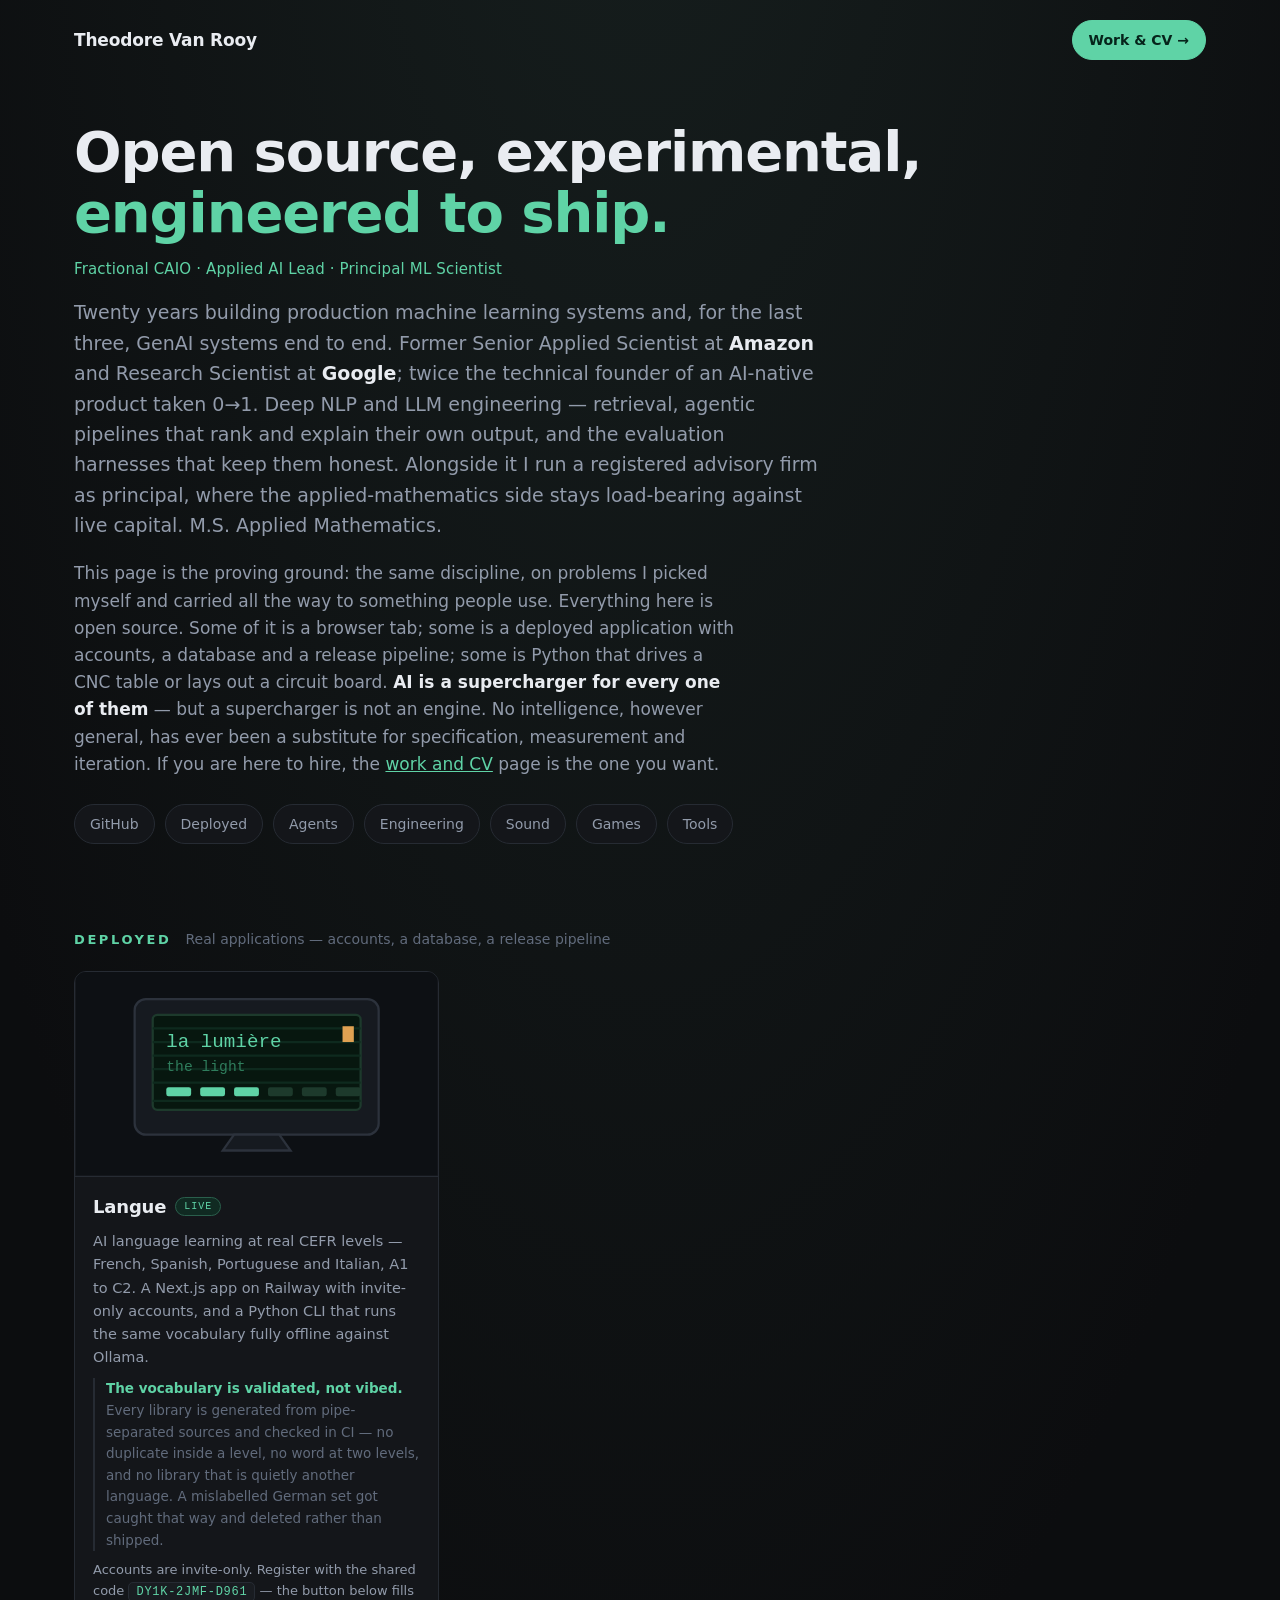
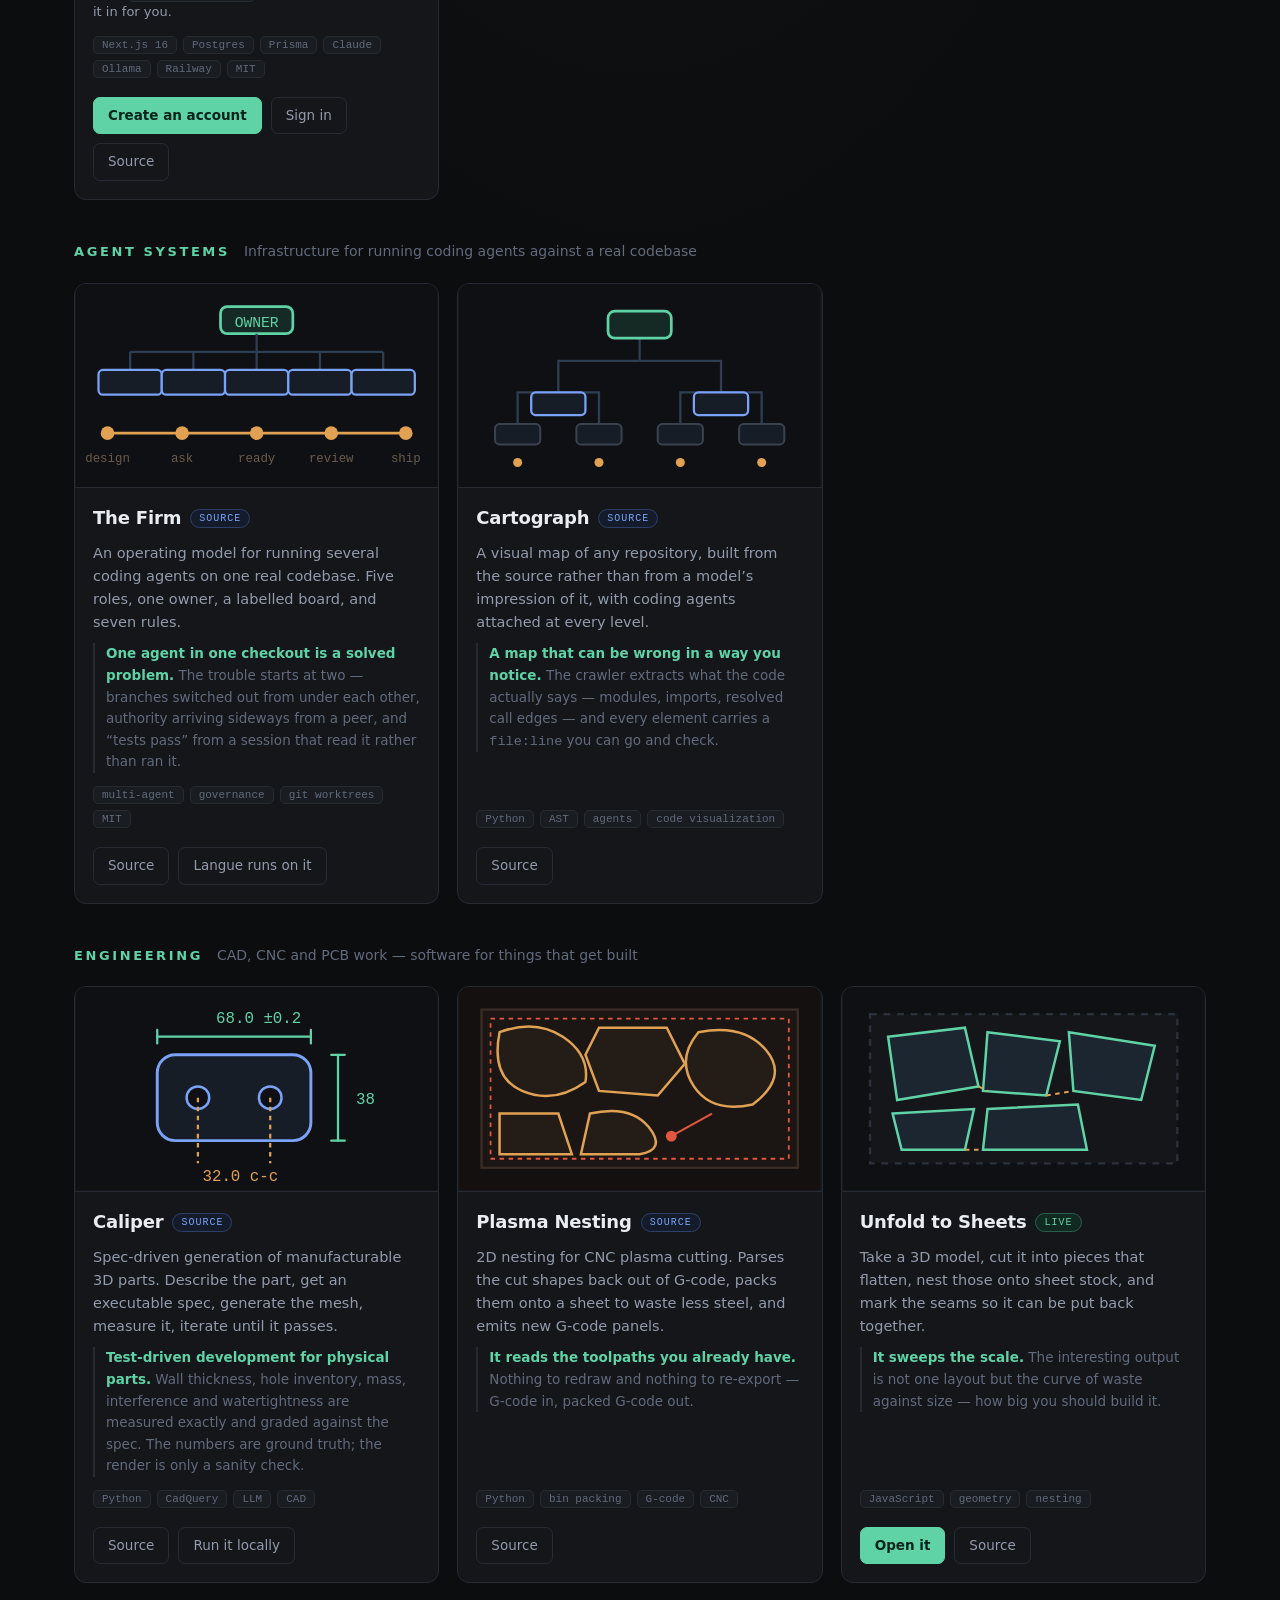
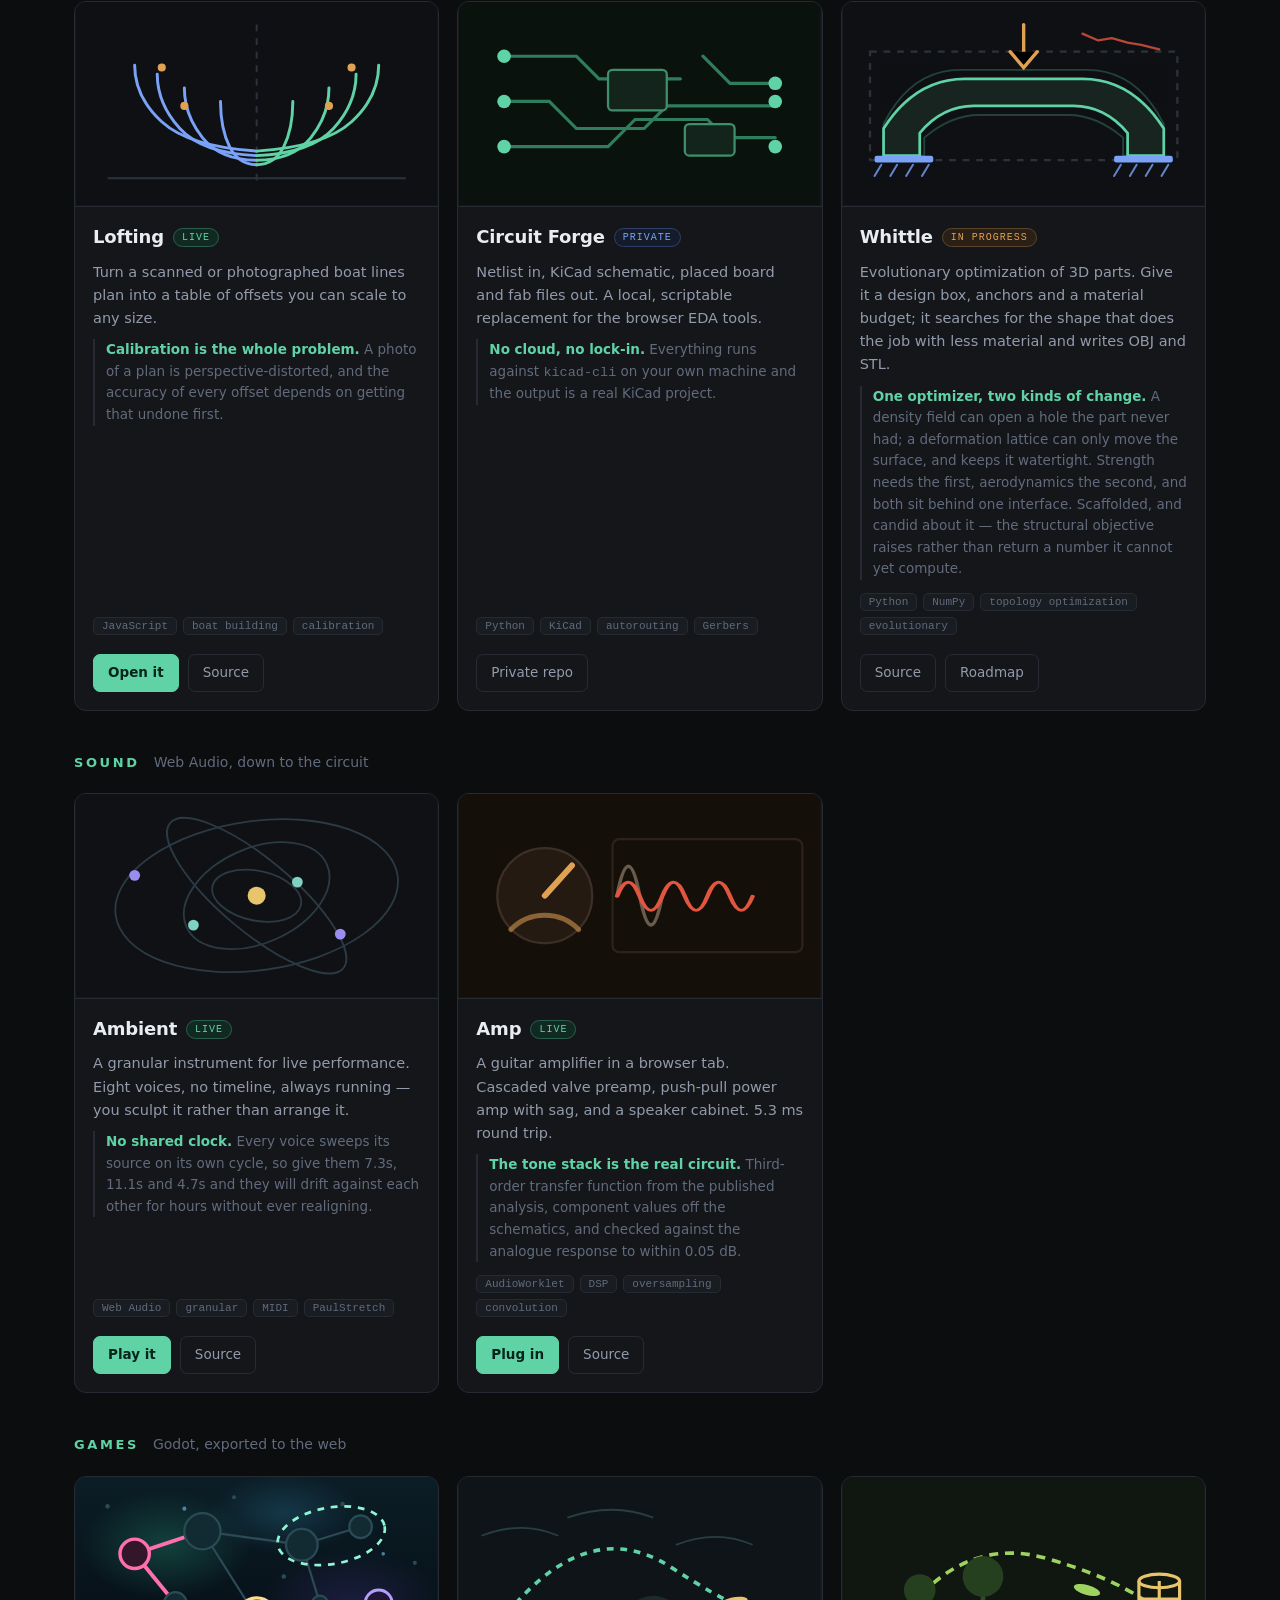
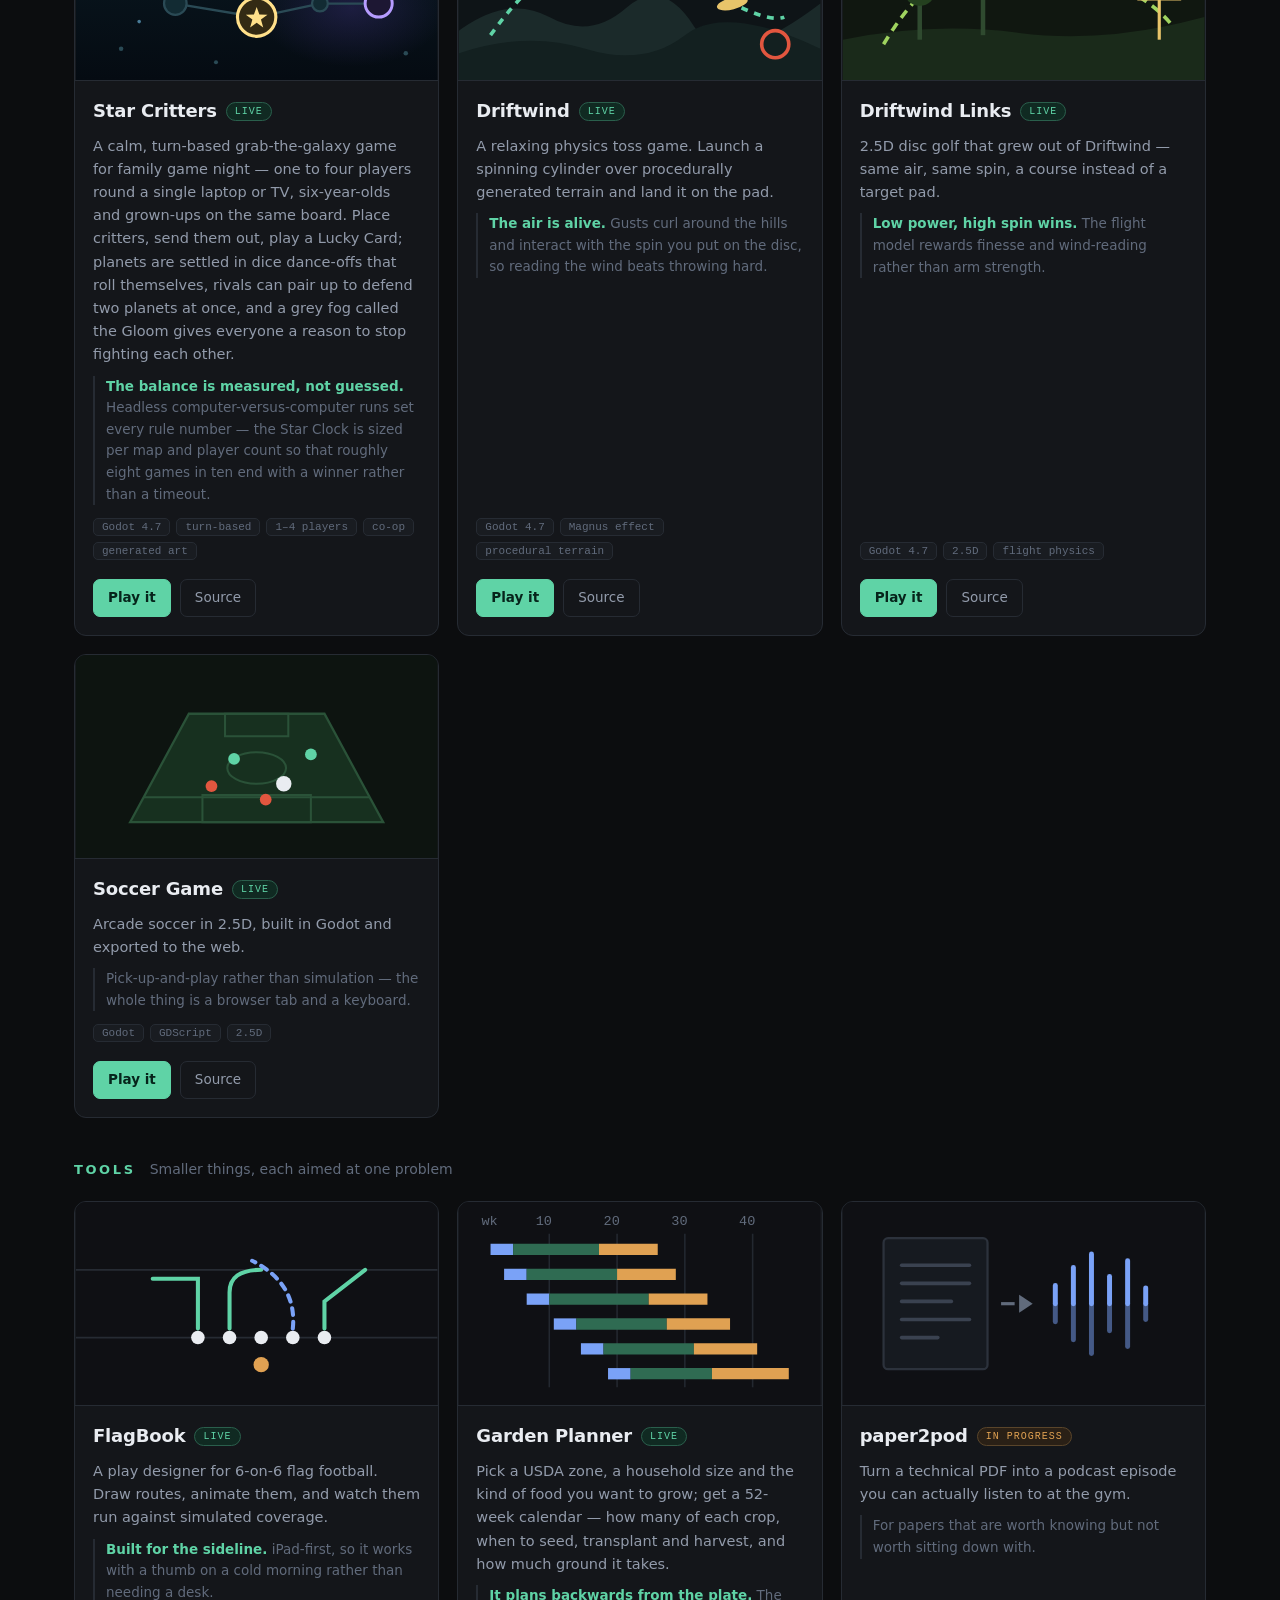
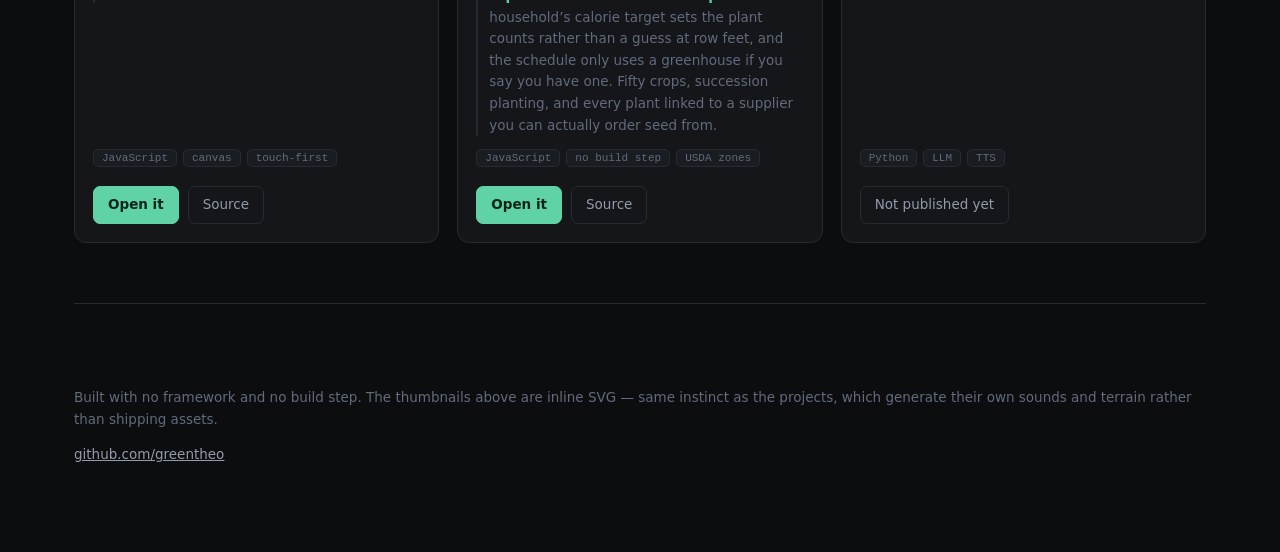
==== commit db87aa23: "Redraw the Star Critters thumbnail in the game's Aurora colours v3.2 moved the game off the green/or" ====
--- a/index.html
+++ b/index.html
@@ -455,30 +455,55 @@
     <article class="card">
       <svg class="thumb" viewBox="0 0 160 90" role="img"
         aria-label="Planets joined by lanes, two held by one player and two ringed as allies">
-        <rect width="160" height="90" fill="#120f29"/>
-        <g fill="#2b2a55">
-          <circle cx="14" cy="14" r="1"/><circle cx="52" cy="9" r=".9"/><circle cx="108" cy="11" r="1"/>
-          <circle cx="146" cy="44" r=".9"/><circle cx="18" cy="78" r="1"/><circle cx="66" cy="83" r=".9"/>
-          <circle cx="150" cy="74" r="1"/><circle cx="36" cy="46" r=".9"/><circle cx="104" cy="52" r="1"/>
-        </g>
-        <g stroke="#3a3570" stroke-width="1" fill="none" stroke-linecap="round">
-          <path d="M62 22 L96 34"/><path d="M96 34 L124 26"/><path d="M46 62 L84 66"/>
-          <path d="M84 66 L120 60"/><path d="M62 22 L84 66"/><path d="M96 34 L120 60"/>
-        </g>
-        <g stroke="#5ad16a" stroke-width="1.7" fill="none" stroke-linecap="round">
-          <path d="M28 30 L62 22"/><path d="M28 30 L46 62"/>
-        </g>
-        <ellipse cx="110" cy="30" rx="26" ry="13" fill="none" stroke="#ff8fb5" stroke-width="1.2"
-          stroke-dasharray="3 3" transform="rotate(-8 110 30)"/>
-        <g fill="#241f4a" stroke="#4a4490">
-          <circle cx="62" cy="22" r="7"/><circle cx="96" cy="34" r="6.5"/>
-          <circle cx="124" cy="26" r="5.5"/><circle cx="46" cy="62" r="6.5"/>
-          <circle cx="120" cy="60" r="5"/>
-        </g>
-        <circle cx="28" cy="30" r="6" fill="#1c3a24" stroke="#5ad16a" stroke-width="1.4"/>
-        <circle cx="84" cy="66" r="8" fill="#3a3016" stroke="#ffd94a" stroke-width="1.4"/>
-        <path d="M84 61.5 L85.2 64.9 L88.8 65 L85.9 67.1 L86.9 70.6 L84 68.5
-                 L81.1 70.6 L82.1 67.1 L79.2 65 L82.8 64.9Z" fill="#ffd94a"/>
+        <defs>
+          <linearGradient id="scSky" x1="0" y1="0" x2="0" y2="1">
+            <stop offset="0" stop-color="#0b1d26"/><stop offset="1" stop-color="#050b12"/>
+          </linearGradient>
+          <radialGradient id="scGasA">
+            <stop offset="0" stop-color="#1f7a63" stop-opacity=".42"/>
+            <stop offset="1" stop-color="#1f7a63" stop-opacity="0"/>
+          </radialGradient>
+          <radialGradient id="scGasB">
+            <stop offset="0" stop-color="#3d2f7a" stop-opacity=".40"/>
+            <stop offset="1" stop-color="#3d2f7a" stop-opacity="0"/>
+          </radialGradient>
+          <radialGradient id="scGasC">
+            <stop offset="0" stop-color="#2a6f8f" stop-opacity=".34"/>
+            <stop offset="1" stop-color="#2a6f8f" stop-opacity="0"/>
+          </radialGradient>
+        </defs>
+        <rect width="160" height="90" fill="url(#scSky)"/>
+        <ellipse cx="40" cy="30" rx="38" ry="24" fill="url(#scGasA)"/>
+        <ellipse cx="122" cy="58" rx="42" ry="26" fill="url(#scGasB)"/>
+        <ellipse cx="92" cy="16" rx="34" ry="18" fill="url(#scGasC)"/>
+        <g fill="#2a4a55">
+          <circle cx="14" cy="13" r="1"/><circle cx="70" cy="9" r=".9"/><circle cx="118" cy="12" r="1"/>
+          <circle cx="150" cy="38" r=".9"/><circle cx="20" cy="76" r="1"/><circle cx="62" cy="82" r=".9"/>
+          <circle cx="146" cy="78" r="1"/><circle cx="34" cy="44" r=".9"/><circle cx="92" cy="44" r="1"/>
+        </g>
+        <g fill="#7fd3ff" opacity=".55">
+          <circle cx="48" cy="14" r=".9"/><circle cx="136" cy="34" r=".8"/><circle cx="28" cy="64" r=".8"/>
+        </g>
+        <g stroke="#2a4a55" stroke-width="1" fill="none" stroke-linecap="round">
+          <path d="M56 24 L100 30"/><path d="M100 30 L126 22"/><path d="M44 56 L80 62"/>
+          <path d="M80 62 L108 56"/><path d="M108 56 L134 56"/><path d="M56 24 L80 62"/>
+          <path d="M100 30 L108 56"/>
+        </g>
+        <g stroke="#ff6fae" stroke-width="1.7" fill="none" stroke-linecap="round">
+          <path d="M26 34 L56 24"/><path d="M26 34 L44 56"/>
+        </g>
+        <ellipse cx="113" cy="26" rx="24" ry="12.5" fill="none" stroke="#8ff5d2" stroke-width="1.2"
+          stroke-dasharray="3 3" transform="rotate(-10 113 26)"/>
+        <g fill="#122b33" stroke="#2a4a55">
+          <circle cx="56" cy="24" r="8"/><circle cx="44" cy="56" r="5"/>
+          <circle cx="100" cy="30" r="7"/><circle cx="126" cy="22" r="5"/>
+          <circle cx="108" cy="56" r="3.5"/>
+        </g>
+        <circle cx="134" cy="56" r="6" fill="#1d1733" stroke="#b69cff" stroke-width="1.3"/>
+        <circle cx="26" cy="34" r="6.5" fill="#33162a" stroke="#ff6fae" stroke-width="1.5"/>
+        <circle cx="80" cy="62" r="8.5" fill="#332a14" stroke="#ffe08a" stroke-width="1.4"/>
+        <path d="M80 57.5 L81.2 60.9 L84.8 61 L81.9 63.1 L82.9 66.6 L80 64.5
+                 L77.1 66.6 L78.1 63.1 L75.2 61 L78.8 60.9Z" fill="#ffe08a"/>
       </svg>
       <div class="body">
         <div class="title"><h3>Star Critters</h3><span class="pill live">live</span></div>
